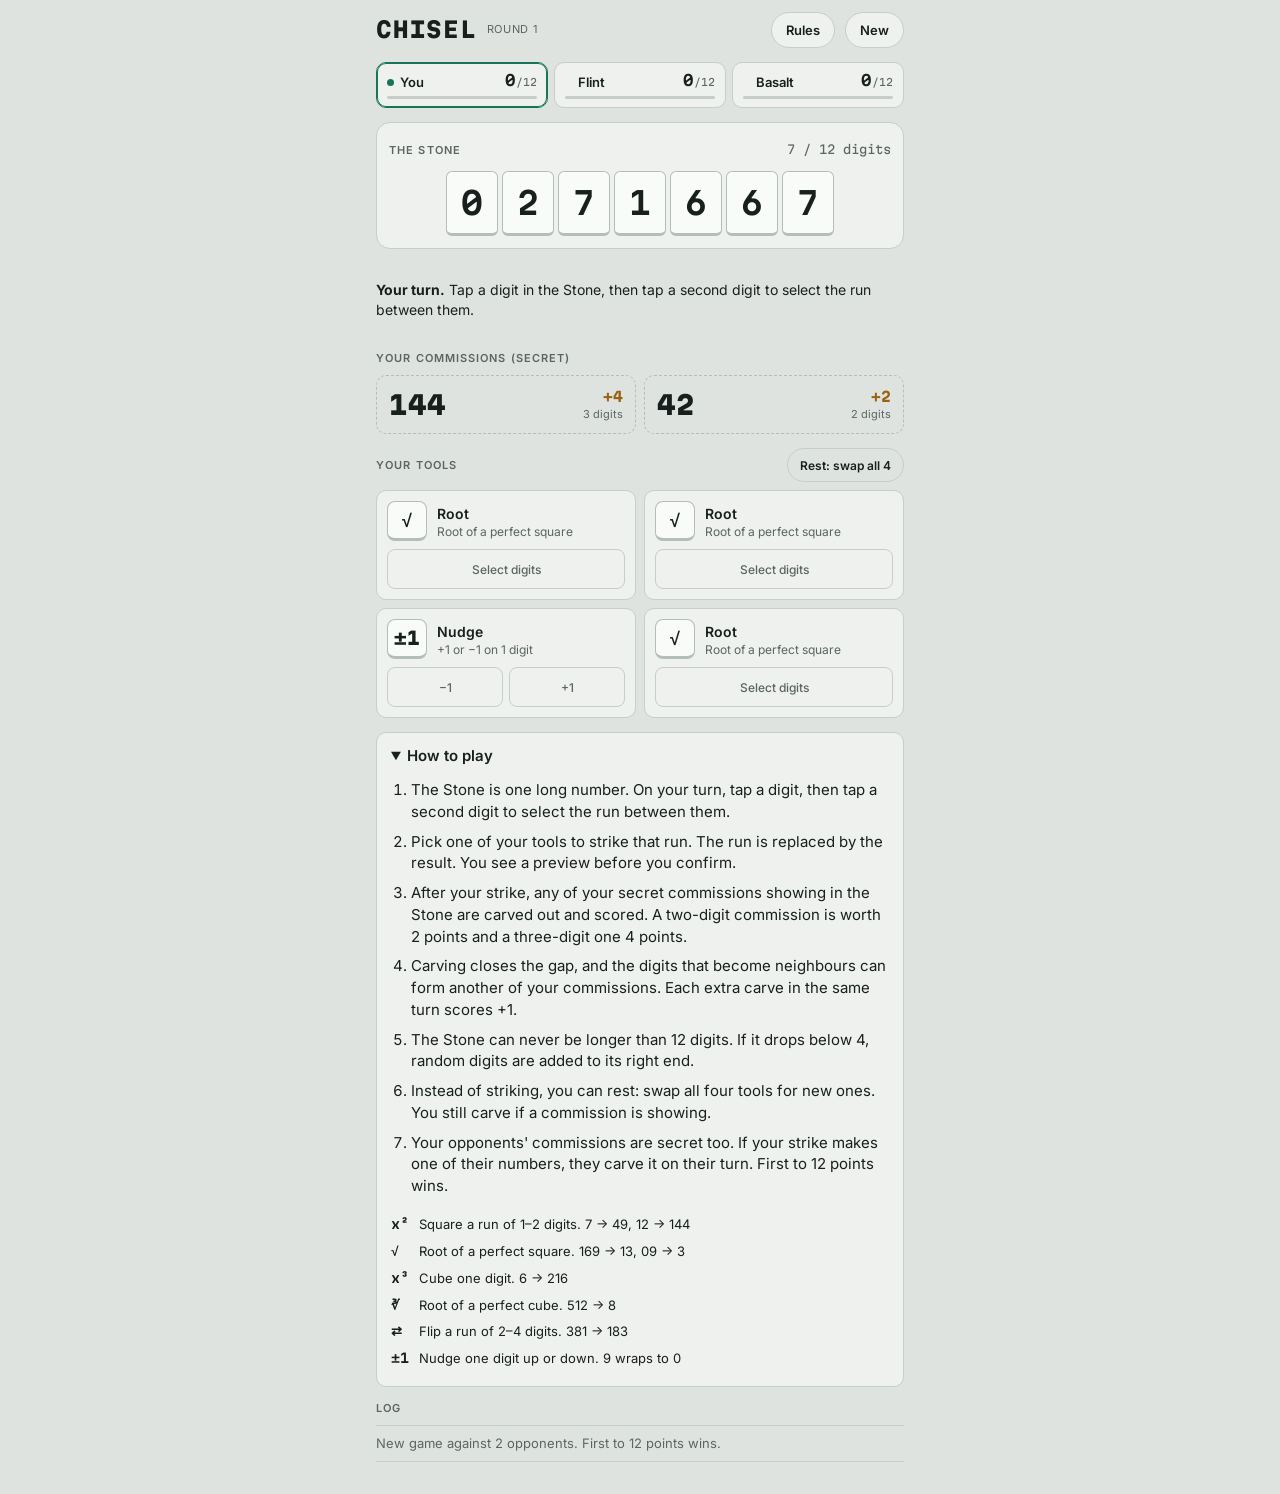
==== chisel/index.html @ 0b1c6788 "Add Chisel, a playable digit-carving card game Single-file web game for phone and desktop: strike ru" ====
<!doctype html>
<html lang="en">
<meta charset="utf-8">
<meta name="viewport" content="width=device-width, initial-scale=1, viewport-fit=cover">
<title>Chisel</title>
<meta name="claude:viewport-fit-sides" content="cover">
<link rel="preconnect" href="https://fonts.googleapis.com">
<link rel="preconnect" href="https://fonts.gstatic.com" crossorigin>
<link rel="stylesheet" href="https://fonts.googleapis.com/css2?family=Inter:wght@400;500;600;700&family=Martian+Mono:wght@400;600;800&display=swap">
<style>
/* Layout: one narrow column like a mason's bench. The Stone sits on top, your tools at the bottom. */
:root {
  --bg: #dfe3e0;
  --surface: #eef1ee;
  --block: #f9fbf9;
  --block-edge: #b4beb8;
  --ink: #18201d;
  --muted: #5b6661;
  --line: #c6cec9;
  --accent: #17765a;
  --accent-ink: #ffffff;
  --accent-soft: #cbe7dc;
  --gold: #9a6110;
  --gold-soft: #f3dfb9;
  --warn: #a33a2a;
  --font-display: "Martian Mono", ui-monospace, "SFMono-Regular", Menlo, Consolas, monospace;
  --font-body: "Inter", system-ui, -apple-system, "Segoe UI", Roboto, sans-serif;
  --r: 10px;
}
@media (prefers-color-scheme: dark) {
  :root:not([data-theme="light"]) {
    --bg: #101513; --surface: #18201c; --block: #242d29; --block-edge: #070a09;
    --ink: #e6ece9; --muted: #8f9c96; --line: #2b3531;
    --accent: #45c495; --accent-ink: #06120d; --accent-soft: #1b3a2f;
    --gold: #e3a94b; --gold-soft: #3a2d16; --warn: #e07a66;
    color-scheme: dark;
  }
}
:root[data-theme="dark"] {
  --bg: #101513; --surface: #18201c; --block: #242d29; --block-edge: #070a09;
  --ink: #e6ece9; --muted: #8f9c96; --line: #2b3531;
  --accent: #45c495; --accent-ink: #06120d; --accent-soft: #1b3a2f;
  --gold: #e3a94b; --gold-soft: #3a2d16; --warn: #e07a66;
  color-scheme: dark;
}
* { box-sizing: border-box; }
[hidden] { display: none !important; }
html, body { margin: 0; }
body {
  background: var(--bg);
  color: var(--ink);
  font: 15px/1.45 var(--font-body);
  -webkit-tap-highlight-color: transparent;
}
button { font: inherit; color: inherit; }
button:focus-visible, summary:focus-visible { outline: 2px solid var(--accent); outline-offset: 2px; }

.app {
  max-width: 560px;
  margin: 0 auto;
  padding-left: max(16px, env(safe-area-inset-left, 0px));
  padding-right: max(16px, env(safe-area-inset-right, 0px));
  padding-block: 12px 32px;
  display: flex;
  flex-direction: column;
  gap: 14px;
}

/* Header */
.top { display: flex; align-items: center; gap: 10px; }
.brand {
  font-family: var(--font-display);
  font-weight: 800;
  font-size: 22px;
  letter-spacing: 0.08em;
}
.round { color: var(--muted); font-size: 11px; letter-spacing: 0.06em; text-transform: uppercase; margin-right: auto; white-space: nowrap; }
.top-btn {
  border: 1px solid var(--line);
  background: var(--surface);
  border-radius: 999px;
  min-height: 36px;
  padding: 0 14px;
  font-weight: 600;
  font-size: 13px;
  white-space: nowrap;
  cursor: pointer;
}
.scores { display: grid; grid-template-columns: repeat(auto-fit, minmax(84px, 1fr)); gap: 6px; }
.chip {
  background: var(--surface);
  border: 1px solid var(--line);
  border-radius: var(--r);
  padding: 7px 10px 8px;
  display: grid;
  grid-template-columns: 1fr auto;
  gap: 4px 8px;
  align-items: baseline;
}
.chip.turn { border-color: var(--accent); box-shadow: inset 0 0 0 1px var(--accent); }
.chip .nm { font-weight: 600; font-size: 13px; display: flex; gap: 6px; align-items: center; min-width: 0; overflow: hidden; text-overflow: ellipsis; white-space: nowrap; }
.chip .nm i { width: 7px; height: 7px; border-radius: 50%; background: var(--accent); flex: none; visibility: hidden; }
.chip.turn .nm i { visibility: visible; }
.chip .pt { font-family: var(--font-display); font-weight: 600; font-size: 15px; font-variant-numeric: tabular-nums; }
.chip .pt small { color: var(--muted); font-size: 10px; font-weight: 400; }
.chip .bar { grid-column: 1 / -1; height: 3px; background: var(--line); border-radius: 2px; overflow: hidden; }
.chip .bar b { display: block; height: 100%; background: var(--gold); width: 0; transition: width .4s ease; }

/* The Stone */
.board {
  background: var(--surface);
  border: 1px solid var(--line);
  border-radius: 14px;
  padding: 18px 12px 12px;
  display: flex;
  flex-direction: column;
  gap: 12px;
}
.label { font-size: 11px; font-weight: 600; letter-spacing: 0.1em; text-transform: uppercase; color: var(--muted); }
.board-head { display: flex; justify-content: space-between; align-items: baseline; gap: 8px; }
.board-head .len { font-family: var(--font-display); font-size: 12px; color: var(--muted); font-variant-numeric: tabular-nums; }
.board-head .len.full { color: var(--warn); }
.stone {
  container-type: inline-size;
  display: flex;
  justify-content: center;
  gap: 4px;
  min-height: 56px;
  align-items: center;
}
.tile {
  --w: min(52px, (100cqi - (var(--n) - 1) * 4px) / var(--n));
  flex: 0 0 var(--w);
  width: var(--w);
  aspect-ratio: 4 / 5;
  min-width: 0;
  display: grid;
  place-items: center;
  font-family: var(--font-display);
  font-weight: 600;
  font-size: 22px;
  font-size: calc(var(--w) * 0.6);
  line-height: 1;
  background: var(--block);
  border: 1px solid var(--block-edge);
  border-bottom-width: 3px;
  border-radius: 6px;
  padding: 0;
  position: relative;
  cursor: pointer;
  user-select: none;
  transition: background .15s, transform .15s;
}
.tile.mine::after {
  content: "";
  position: absolute;
  left: 18%; right: 18%; bottom: 3px;
  height: 3px;
  border-radius: 2px;
  background: var(--gold);
}
.tile.sel { background: var(--accent); color: var(--accent-ink); border-color: var(--accent); transform: translateY(-3px); }
.tile.fresh { animation: fresh .7s ease both; }
.tile.carve { animation: carve .8s ease both; }
.tile.refill { animation: fresh .6s ease both; }
@keyframes fresh {
  0% { background: var(--accent); color: var(--accent-ink); transform: translateY(-6px); }
  100% { background: var(--accent-soft); transform: none; }
}
@keyframes carve {
  0% { background: var(--gold-soft); border-color: var(--gold); }
  45% { background: var(--gold); color: var(--bg); transform: translateY(-4px); }
  100% { background: var(--gold); color: var(--bg); transform: translateY(10px) scale(.6); opacity: 0; }
}
.stone.mini { min-height: 0; justify-content: flex-start; }
.stone.mini .tile { --w: min(30px, (100cqi - (var(--n) - 1) * 4px) / var(--n)); cursor: default; border-bottom-width: 2px; }
.stone.mini .tile.fresh { animation: none; background: var(--accent-soft); }
.stone.mini .tile.carve { animation: none; background: var(--gold-soft); border-color: var(--gold); }
.empty-stone { color: var(--muted); font-size: 13px; }

/* Panel under the Stone */
.panel {
  min-height: 74px;
  display: flex;
  flex-direction: column;
  gap: 10px;
  justify-content: center;
  font-size: 14px;
}
.panel p { margin: 0; }
.panel .mono { font-family: var(--font-display); font-weight: 600; }
.panel .gain { color: var(--gold); font-weight: 600; }
.panel .row { display: flex; gap: 8px; flex-wrap: wrap; }
.btn {
  min-height: 44px;
  padding: 0 18px;
  border-radius: var(--r);
  border: 1px solid var(--line);
  background: var(--surface);
  font-weight: 600;
  cursor: pointer;
}
.btn.primary { background: var(--accent); color: var(--accent-ink); border-color: var(--accent); flex: 1; }
.thinking { color: var(--muted); }
.thinking b { color: var(--ink); }

/* Section heads */
.sec { display: flex; flex-direction: column; gap: 8px; }
.sec-head { display: flex; justify-content: space-between; align-items: center; gap: 8px; }
.text-btn {
  background: none;
  border: 1px solid var(--line);
  border-radius: 999px;
  min-height: 34px;
  padding: 0 12px;
  font-size: 12px;
  font-weight: 600;
  cursor: pointer;
}
.text-btn:disabled { opacity: .45; cursor: default; }

/* Commissions */
.comms { display: grid; grid-template-columns: 1fr 1fr; gap: 8px; }
.comm {
  border: 1px dashed var(--block-edge);
  border-radius: var(--r);
  padding: 10px 12px;
  display: flex;
  justify-content: space-between;
  align-items: center;
  gap: 8px;
  background: transparent;
}
.comm .num { font-family: var(--font-display); font-weight: 800; font-size: 26px; letter-spacing: 0.04em; }
.comm .val { text-align: right; font-size: 11px; color: var(--muted); line-height: 1.3; }
.comm .val b { display: block; color: var(--gold); font-size: 14px; font-family: var(--font-display); }
.comm.live { border-style: solid; border-color: var(--gold); background: var(--gold-soft); }

/* Tools */
.hand { display: grid; grid-template-columns: 1fr 1fr; gap: 8px; }
.tool {
  background: var(--surface);
  border: 1px solid var(--line);
  border-radius: var(--r);
  padding: 10px;
  display: flex;
  flex-direction: column;
  gap: 8px;
  min-width: 0;
}
.tool-top { display: flex; gap: 10px; align-items: center; }
.sym {
  font-family: var(--font-display);
  font-weight: 800;
  font-size: 18px;
  width: 40px; height: 40px;
  flex: none;
  display: grid; place-items: center;
  border-radius: 8px;
  background: var(--block);
  border: 1px solid var(--block-edge);
  border-bottom-width: 3px;
}
.tool-name { font-weight: 600; font-size: 14px; }
.tool-rule { font-size: 12px; color: var(--muted); line-height: 1.3; }
.opts { display: flex; gap: 6px; }
.opt {
  flex: 1;
  min-width: 0;
  min-height: 40px;
  border-radius: 8px;
  border: 1px solid var(--accent);
  background: transparent;
  color: var(--accent);
  font-family: var(--font-display);
  font-size: 12px;
  font-weight: 600;
  cursor: pointer;
  padding: 4px 6px;
  overflow-wrap: anywhere;
}
.opt.on { background: var(--accent); color: var(--accent-ink); }
.opt:disabled {
  border-color: var(--line);
  color: var(--muted);
  font-family: var(--font-body);
  font-weight: 500;
  cursor: default;
}

/* Log */
.log { list-style: none; margin: 0; padding: 0; display: flex; flex-direction: column; border-top: 1px solid var(--line); }
.log li { padding: 8px 0; border-bottom: 1px solid var(--line); font-size: 13px; display: flex; gap: 8px; flex-wrap: wrap; align-items: baseline; }
.log .who { font-weight: 600; min-width: 52px; }
.log .op { font-family: var(--font-display); font-size: 12px; }
.log .cv { color: var(--gold); font-weight: 600; }
.log .sys { color: var(--muted); }

/* Rules */
.rules {
  background: var(--surface);
  border: 1px solid var(--line);
  border-radius: var(--r);
  padding: 0 14px;
}
.rules summary { cursor: pointer; font-weight: 600; padding: 12px 0; }
.rules ol { margin: 0 0 14px; padding-left: 20px; display: flex; flex-direction: column; gap: 8px; max-width: 65ch; }
.rules table { border-collapse: collapse; font-size: 13px; margin-bottom: 14px; }
.rules td { padding: 4px 10px 4px 0; vertical-align: top; }
.rules td:first-child { font-family: var(--font-display); font-weight: 600; white-space: nowrap; }

/* New game sheet */
.sheet {
  position: fixed;
  inset: 0;
  background: color-mix(in srgb, var(--ink) 45%, transparent);
  display: flex;
  align-items: flex-end;
  justify-content: center;
  z-index: 20;
}
.sheet-card {
  background: var(--surface);
  width: 100%;
  max-width: 560px;
  border-radius: 16px 16px 0 0;
  padding: 20px max(16px, env(safe-area-inset-right, 0px)) calc(20px + env(safe-area-inset-bottom, 0px)) max(16px, env(safe-area-inset-left, 0px));
  display: flex;
  flex-direction: column;
  gap: 14px;
}
.sheet-card h2 { margin: 0; font-family: var(--font-display); font-size: 18px; }
.sheet-card p { margin: 0; color: var(--muted); font-size: 14px; }
.sheet-card .row { display: grid; grid-template-columns: repeat(3, 1fr); gap: 8px; }

@media (prefers-reduced-motion: reduce) {
  .tile, .chip .bar b { transition: none; }
  .tile.fresh, .tile.carve, .tile.refill { animation-duration: .01s; }
}
</style>

<div class="app">
  <header class="top">
    <div class="brand">CHISEL</div>
    <div class="round" id="round"></div>
    <button class="top-btn" id="btnHelp" type="button">Rules</button>
    <button class="top-btn" id="btnNew" type="button" aria-label="New game">New</button>
  </header>

  <div class="scores" id="scores"></div>

  <section class="board" aria-label="The Stone">
    <div class="board-head">
      <span class="label">The Stone</span>
      <span class="len" id="lenLabel"></span>
    </div>
    <div class="stone" id="stone"></div>
  </section>

  <section class="panel" id="panel" aria-live="polite"></section>

  <section class="sec">
    <div class="sec-head">
      <span class="label">Your commissions (secret)</span>
    </div>
    <div class="comms" id="comms"></div>
  </section>

  <section class="sec">
    <div class="sec-head">
      <span class="label">Your tools</span>
      <button class="text-btn" id="btnRest" type="button">Rest: swap all 4</button>
    </div>
    <div class="hand" id="hand"></div>
  </section>

  <details class="rules" id="rules">
    <summary>How to play</summary>
    <ol>
      <li>The Stone is one long number. On your turn, tap a digit, then tap a second digit to select the run between them.</li>
      <li>Pick one of your tools to strike that run. The run is replaced by the result. You see a preview before you confirm.</li>
      <li>After your strike, any of your secret commissions showing in the Stone are carved out and scored. A two-digit commission is worth 2 points and a three-digit one 4 points.</li>
      <li>Carving closes the gap, and the digits that become neighbours can form another of your commissions. Each extra carve in the same turn scores +1.</li>
      <li>The Stone can never be longer than 12 digits. If it drops below 4, random digits are added to its right end.</li>
      <li>Instead of striking, you can rest: swap all four tools for new ones. You still carve if a commission is showing.</li>
      <li>Your opponents' commissions are secret too. If your strike makes one of their numbers, they carve it on their turn. First to 12 points wins.</li>
    </ol>
    <table>
      <tr><td>x²</td><td>Square a run of 1–2 digits. 7 → 49, 12 → 144</td></tr>
      <tr><td>√</td><td>Root of a perfect square. 169 → 13, 09 → 3</td></tr>
      <tr><td>x³</td><td>Cube one digit. 6 → 216</td></tr>
      <tr><td>∛</td><td>Root of a perfect cube. 512 → 8</td></tr>
      <tr><td>⇄</td><td>Flip a run of 2–4 digits. 381 → 183</td></tr>
      <tr><td>±1</td><td>Nudge one digit up or down. 9 wraps to 0</td></tr>
    </table>
  </details>

  <section class="sec">
    <div class="sec-head"><span class="label">Log</span></div>
    <ol class="log" id="log"></ol>
  </section>
</div>

<div class="sheet" id="sheet" hidden>
  <div class="sheet-card" role="dialog" aria-modal="true" aria-labelledby="sheetTitle">
    <h2 id="sheetTitle">New game</h2>
    <p>How many opponents? The current game will end.</p>
    <div class="row">
      <button class="btn" type="button" id="opp1" data-n="1">1</button>
      <button class="btn" type="button" id="opp2" data-n="2">2</button>
      <button class="btn" type="button" id="opp3" data-n="3">3</button>
    </div>
    <button class="btn" type="button" id="sheetCancel">Keep playing</button>
  </div>
</div>

<script>
// ===== LOGIC START =====
const MAX_LEN = 12, MIN_LEN = 4, HAND = 4, COMMS = 2, WIN = 12;
const NAMES = ['You', 'Flint', 'Basalt', 'Marble'];
const TOOL_INFO = {
  sq: { sym: 'x²', name: 'Square', rule: 'Square 1–2 digits' },
  rt: { sym: '√', name: 'Root', rule: 'Root of a perfect square' },
  cu: { sym: 'x³', name: 'Cube', rule: 'Cube 1 digit' },
  cr: { sym: '∛', name: 'Cube root', rule: 'Root of a perfect cube' },
  fl: { sym: '⇄', name: 'Flip', rule: 'Reverse 2–4 digits' },
  nu: { sym: '±1', name: 'Nudge', rule: '+1 or −1 on 1 digit' },
};
const TOOL_MIX = { sq: 10, rt: 8, cu: 4, cr: 4, fl: 6, nu: 8 };
const BIG = [121, 125, 144, 169, 196, 216, 225, 256, 289, 324, 343, 361, 441, 484, 512, 529, 576, 625, 676, 729, 784, 841, 961];

const rnd = n => Math.floor(Math.random() * n);
function shuffle(a) {
  for (let i = a.length - 1; i > 0; i--) { const j = rnd(i + 1); [a[i], a[j]] = [a[j], a[i]]; }
  return a;
}
function randDigits(n) { let s = ''; for (let i = 0; i < n; i++) s += rnd(10); return s; }

function newCommission(existing) {
  for (;;) {
    const c = Math.random() < 0.25
      ? { num: String(BIG[rnd(BIG.length)]), pts: 4 }
      : { num: String(10 + rnd(90)), pts: 2 };
    if (!existing.some(e => e.num === c.num)) return c;
  }
}

function applyTool(tool, run, dir) {
  const n = Number(run);
  switch (tool) {
    case 'sq': return run.length <= 2 ? { res: String(n * n) } : { why: 'Needs 1–2 digits' };
    case 'cu': return run.length === 1 ? { res: String(n ** 3) } : { why: 'Needs 1 digit' };
    case 'rt': { const r = Math.round(Math.sqrt(n)); return r * r === n ? { res: String(r) } : { why: `${n} isn't a square` }; }
    case 'cr': { const r = Math.round(Math.cbrt(n)); return r * r * r === n ? { res: String(r) } : { why: `${n} isn't a cube` }; }
    case 'fl': return run.length >= 2 && run.length <= 4 ? { res: [...run].reverse().join('') } : { why: 'Needs 2–4 digits' };
    case 'nu': return run.length === 1 ? { res: String((n + dir + 10) % 10) } : { why: 'Needs 1 digit' };
  }
  return { why: 'Unknown tool' };
}

function tryMove(stone, tool, a, b, dir) {
  const run = stone.slice(a, b + 1);
  const r = applyTool(tool, run, dir);
  if (r.why) return { ok: false, why: r.why, run };
  if (r.res === run) return { ok: false, why: 'No change', run };
  const ns = stone.slice(0, a) + r.res + stone.slice(b + 1);
  if (ns.length > MAX_LEN) return { ok: false, why: `Over ${MAX_LEN} digits`, run };
  return { ok: true, run, res: r.res, ns };
}

function fmtOp(tool, run, dir) {
  switch (tool) {
    case 'sq': return `${run}²`;
    case 'cu': return `${run}³`;
    case 'rt': return `√${run}`;
    case 'cr': return `∛${run}`;
    case 'fl': return `⇄${run}`;
    case 'nu': return `${run}${dir > 0 ? '+1' : '−1'}`;
  }
  return run;
}

function carveAll(stone, comms) {
  const left = comms.map((c, i) => ({ c, i }));
  const steps = [];
  let found = true;
  while (found) {
    found = false;
    for (let k = 0; k < left.length; k++) {
      const { c, i } = left[k];
      const idx = stone.indexOf(c.num);
      if (idx >= 0) {
        steps.push({ before: stone, idx, len: c.num.length, comm: c, ci: i });
        stone = stone.slice(0, idx) + stone.slice(idx + c.num.length);
        left.splice(k, 1);
        found = true;
        break;
      }
    }
  }
  const points = steps.reduce((s, x) => s + x.comm.pts, 0) + Math.max(0, steps.length - 1);
  return { stone, steps, points };
}

function buildDeck() {
  const d = [];
  for (const [t, n] of Object.entries(TOOL_MIX)) for (let i = 0; i < n; i++) d.push(t);
  return shuffle(d);
}
function drawTools(S, p) {
  while (p.hand.length < HAND) {
    if (!S.deck.length) { S.deck = shuffle(S.discard); S.discard = []; }
    if (!S.deck.length) S.deck = buildDeck();
    p.hand.push(S.deck.pop());
  }
}
function drawComms(p) { while (p.comms.length < COMMS) p.comms.push(newCommission(p.comms)); }

function newGame(nBots) {
  const S = { v: 1, players: [], stone: randDigits(7), turn: 0, round: 1, deck: buildDeck(), discard: [], log: [], winner: null };
  for (let i = 0; i <= nBots; i++) {
    const p = { name: NAMES[i], human: i === 0, score: 0, hand: [], comms: [] };
    drawTools(S, p); drawComms(p);
    S.players.push(p);
  }
  S.log.unshift({ who: -1, text: `New game against ${nBots} opponent${nBots > 1 ? 's' : ''}. First to ${WIN} points wins.` });
  return S;
}

// Commits a whole turn to S and returns what happened, for the animation.
function applyTurn(S, pi, mv) {
  const p = S.players[pi];
  const info = { pi, before: S.stone, mv };
  let stone = S.stone;
  let op;
  if (mv) {
    const tool = p.hand[mv.h];
    const r = tryMove(stone, tool, mv.a, mv.b, mv.dir);
    if (!r.ok) throw new Error('Illegal move');
    info.strike = { tool, ...r };
    p.hand.splice(mv.h, 1);
    S.discard.push(tool);
    stone = r.ns;
    op = `${fmtOp(tool, r.run, mv.dir)} → ${r.res}`;
  } else {
    S.discard.push(...p.hand);
    p.hand = [];
    op = 'rested, swapped tools';
  }
  const cr = carveAll(stone, p.comms);
  info.carve = cr;
  stone = cr.stone;
  if (cr.steps.length) {
    p.score += cr.points;
    const used = new Set(cr.steps.map(s => s.ci));
    p.comms = p.comms.filter((c, i) => !used.has(i));
  }
  if (stone.length < MIN_LEN) {
    info.refillFrom = stone.length;
    stone += randDigits(MIN_LEN - stone.length);
  }
  S.stone = stone;
  info.after = stone;
  drawTools(S, p);
  drawComms(p);
  S.log.unshift({ who: pi, op, rest: !mv, carved: cr.steps.map(s => s.comm.num), pts: cr.points });
  if (S.log.length > 60) S.log.length = 60;
  if (p.score >= WIN) S.winner = pi;
  else { S.turn = (pi + 1) % S.players.length; if (S.turn === 0) S.round++; }
  return info;
}

function potential(stone, comms) {
  let p = 0;
  for (const c of comms) {
    const L = c.num.length;
    let best = 0;
    for (let i = 0; i + L <= stone.length; i++) {
      let m = 0;
      for (let k = 0; k < L; k++) if (stone[i + k] === c.num[k]) m++;
      if (m > best) best = m;
    }
    p += (best / L) * c.pts;
  }
  return p;
}

function botChoose(S, pi) {
  const p = S.players[pi];
  const st = S.stone;
  let best = null, bestScore = -Infinity;
  const consider = (mv, stone) => {
    const cr = carveAll(stone, p.comms);
    const used = new Set(cr.steps.map(s => s.ci));
    const rem = p.comms.filter((c, i) => !used.has(i));
    let sc = cr.points * 10 + potential(cr.stone, rem) * 1.5 + Math.random() * 1.2;
    if (cr.stone.length > 10) sc -= 1.5;
    if (!mv) sc -= 1;
    if (sc > bestScore) { bestScore = sc; best = mv; }
  };
  consider(null, st);
  const seen = new Set();
  p.hand.forEach((t, h) => {
    if (seen.has(t)) return;
    seen.add(t);
    const dirs = t === 'nu' ? [-1, 1] : [0];
    for (let a = 0; a < st.length; a++)
      for (let b = a; b < st.length; b++)
        for (const dir of dirs) {
          const r = tryMove(st, t, a, b, dir);
          if (r.ok) consider({ h, a, b, dir }, r.ns);
        }
  });
  return best;
}
// ===== LOGIC END =====

const $ = id => document.getElementById(id);
const reduced = window.matchMedia('(prefers-reduced-motion: reduce)').matches;
const sleep = ms => new Promise(r => setTimeout(r, reduced ? Math.min(ms, 350) : ms));
const STORE_KEY = 'chisel-game-v1';

let S = null;
let sel = null;      // { anchor, a, b }
let pending = null;  // { h, dir }
let busy = false;
let animWho = -1;
let epoch = 0;

function save() { try { localStorage.setItem(STORE_KEY, JSON.stringify(S)); } catch (e) {} }
function load() {
  try {
    const raw = localStorage.getItem(STORE_KEY);
    const s = raw && JSON.parse(raw);
    return s && s.v === 1 && Array.isArray(s.players) ? s : null;
  } catch (e) { return null; }
}

const humanTurn = () => S.winner == null && S.players[S.turn].human && !busy;
const inRange = (r, i) => r && i >= r[0] && i <= r[1];

function mineSet(stone) {
  const set = new Set();
  for (const c of S.players[0].comms) {
    const i = stone.indexOf(c.num);
    if (i >= 0) for (let k = 0; k < c.num.length; k++) set.add(i + k);
  }
  return set;
}

function paintStone(stone, marks = {}, el = $('stone'), interactive = true) {
  el.innerHTML = '';
  el.style.setProperty('--n', Math.max(stone.length, interactive ? 7 : 10));
  if (!stone.length) {
    const s = document.createElement('span');
    s.className = 'empty-stone';
    s.textContent = 'The Stone is empty';
    el.append(s);
  }
  [...stone].forEach((d, i) => {
    const t = document.createElement(interactive ? 'button' : 'span');
    t.className = 'tile';
    t.textContent = d;
    if (inRange(marks.sel, i)) t.classList.add('sel');
    if (inRange(marks.fresh, i)) t.classList.add('fresh');
    if (inRange(marks.carve, i)) t.classList.add('carve');
    if (marks.mine && marks.mine.has(i)) t.classList.add('mine');
    if (interactive) {
      t.type = 'button';
      t.setAttribute('aria-label', `Digit ${d}, position ${i + 1}`);
      t.addEventListener('click', () => tapDigit(i));
    }
    el.append(t);
  });
  if (interactive) {
    const len = $('lenLabel');
    len.textContent = `${stone.length} / ${MAX_LEN} digits`;
    len.classList.toggle('full', stone.length >= MAX_LEN - 1);
  }
}

function tapDigit(i) {
  if (!humanTurn()) return;
  pending = null;
  if (!sel) sel = { anchor: i, a: i, b: i };
  else if (sel.a === sel.b && sel.a === i) sel = null;
  else if (sel.a === sel.b) sel = { anchor: sel.anchor, a: Math.min(sel.anchor, i), b: Math.max(sel.anchor, i) };
  else sel = { anchor: i, a: i, b: i };
  render();
}

function renderTop() {
  $('round').textContent = `Round ${S.round}`;
  const el = $('scores');
  el.innerHTML = '';
  S.players.forEach((p, i) => {
    const c = document.createElement('div');
    const active = S.winner == null && (busy ? animWho === i : S.turn === i);
    c.className = 'chip' + (active ? ' turn' : '');
    c.innerHTML = `<span class="nm"><i></i>${p.name}</span><span class="pt">${p.score}<small>/${WIN}</small></span><span class="bar"><b style="width:${Math.min(100, p.score / WIN * 100)}%"></b></span>`;
    el.append(c);
  });
}

function renderPanel() {
  const el = $('panel');
  el.innerHTML = '';
  if (busy) {
    const p = S.players[animWho];
    el.innerHTML = `<p class="thinking"><b>${p.name}</b> ${p.human ? 'carving…' : 'is striking…'}</p>`;
    return;
  }
  if (S.winner != null) {
    const w = S.players[S.winner];
    const ranking = S.players.map((p, i) => ({ p, i })).sort((x, y) => y.p.score - x.p.score)
      .map(x => `${x.p.name} ${x.p.score}`).join(' · ');
    el.innerHTML = `<p><b>${w.human ? 'You win!' : `${w.name} wins.`}</b> ${ranking}</p>
      <div class="row"><button class="btn primary" type="button" id="againBtn">Play again</button></div>`;
    $('againBtn').addEventListener('click', () => startNew(S.players.length - 1));
    return;
  }
  const cur = S.players[S.turn];
  if (!cur.human) {
    el.innerHTML = `<p class="thinking"><b>${cur.name}</b> is choosing a strike…</p>`;
    return;
  }
  if (!sel) {
    el.innerHTML = `<p><b>Your turn.</b> Tap a digit in the Stone, then tap a second digit to select the run between them.</p>`;
    return;
  }
  const run = S.stone.slice(sel.a, sel.b + 1);
  if (!pending) {
    el.innerHTML = `<p>Selected <span class="mono">${run}</span>. Pick a tool below to preview the strike, or tap the Stone to change the selection.</p>`;
    return;
  }
  const tool = S.players[0].hand[pending.h];
  const mv = tryMove(S.stone, tool, sel.a, sel.b, pending.dir);
  const cr = carveAll(mv.ns, S.players[0].comms);
  const preview = document.createElement('div');
  preview.className = 'stone mini';
  const carveSet = new Set();
  // mark where your first carve would happen in the preview
  if (cr.steps.length) { const s0 = cr.steps[0]; for (let k = 0; k < s0.len; k++) carveSet.add(s0.idx + k); }
  paintStone(mv.ns, { fresh: [sel.a, sel.a + mv.res.length - 1] }, preview, false);
  [...preview.children].forEach((t, i) => { if (carveSet.has(i)) t.classList.add('carve'); });
  const msg = document.createElement('p');
  msg.innerHTML = `<span class="mono">${fmtOp(tool, mv.run, pending.dir)} → ${mv.res}</span>. ` +
    (cr.steps.length
      ? `<span class="gain">Carves ${cr.steps.map(s => s.comm.num).join(' then ')} for +${cr.points}.</span>`
      : 'No carve this turn.');
  const row = document.createElement('div');
  row.className = 'row';
  row.innerHTML = `<button class="btn primary" type="button" id="strikeBtn">Strike</button><button class="btn" type="button" id="cancelBtn">Cancel</button>`;
  el.append(preview, msg, row);
  $('strikeBtn').addEventListener('click', () => {
    const m = { h: pending.h, a: sel.a, b: sel.b, dir: pending.dir };
    performTurn(0, m);
  });
  $('cancelBtn').addEventListener('click', () => { pending = null; render(); });
}

function renderComms() {
  const el = $('comms');
  el.innerHTML = '';
  for (const c of S.players[0].comms) {
    const live = S.stone.includes(c.num);
    const d = document.createElement('div');
    d.className = 'comm' + (live ? ' live' : '');
    d.innerHTML = `<span class="num">${c.num}</span><span class="val"><b>+${c.pts}</b>${live ? 'In the Stone' : `${c.num.length} digits`}</span>`;
    el.append(d);
  }
}

function renderHand() {
  const el = $('hand');
  el.innerHTML = '';
  const p = S.players[0];
  const canAct = humanTurn() && sel;
  p.hand.forEach((t, h) => {
    const info = TOOL_INFO[t];
    const card = document.createElement('div');
    card.className = 'tool';
    card.innerHTML = `<div class="tool-top"><span class="sym">${info.sym}</span><div><div class="tool-name">${info.name}</div><div class="tool-rule">${info.rule}</div></div></div>`;
    const opts = document.createElement('div');
    opts.className = 'opts';
    const dirs = t === 'nu' ? [-1, 1] : [0];
    for (const dir of dirs) {
      const b = document.createElement('button');
      b.type = 'button';
      b.className = 'opt';
      if (!canAct) {
        b.disabled = true;
        b.textContent = t === 'nu' ? (dir > 0 ? '+1' : '−1') : 'Select digits';
      } else {
        const mv = tryMove(S.stone, t, sel.a, sel.b, dir);
        if (mv.ok) {
          b.textContent = t === 'nu' ? `${dir > 0 ? '+1' : '−1'} → ${mv.res}` : `→ ${mv.res}`;
          if (pending && pending.h === h && pending.dir === dir) b.classList.add('on');
          b.addEventListener('click', () => {
            pending = pending && pending.h === h && pending.dir === dir ? null : { h, dir };
            render();
            if (pending) $('panel').scrollIntoView({ behavior: reduced ? 'auto' : 'smooth', block: 'nearest' });
          });
        } else {
          b.disabled = true;
          b.textContent = mv.why;
        }
      }
      opts.append(b);
    }
    card.append(opts);
    el.append(card);
  });
  $('btnRest').disabled = !humanTurn();
}

function renderLog() {
  const el = $('log');
  el.innerHTML = '';
  for (const e of S.log.slice(0, 30)) {
    const li = document.createElement('li');
    if (e.who < 0) {
      li.innerHTML = `<span class="sys">${e.text}</span>`;
    } else {
      const name = S.players[e.who] ? S.players[e.who].name : '?';
      li.innerHTML = `<span class="who">${name}</span><span class="${e.rest ? 'sys' : 'op'}">${e.op}</span>` +
        (e.carved && e.carved.length ? `<span class="cv">carved ${e.carved.join(' + ')} · +${e.pts}</span>` : '');
    }
    el.append(li);
  }
}

function render() {
  renderTop();
  const marks = { mine: mineSet(S.stone) };
  if (sel && humanTurn()) marks.sel = [sel.a, sel.b];
  paintStone(S.stone, marks);
  renderPanel();
  renderComms();
  renderHand();
  renderLog();
}

async function performTurn(pi, mv) {
  if (busy) return;
  const e = epoch;
  busy = true; animWho = pi; sel = null; pending = null;
  const p = S.players[pi];
  const info = applyTurn(S, pi, mv);
  save();
  renderTop(); renderPanel();
  $('btnRest').disabled = true;
  [...$('hand').querySelectorAll('.opt')].forEach(b => { b.disabled = true; });
  if (info.strike) {
    if (!p.human) { paintStone(info.before, { sel: [mv.a, mv.b] }); await sleep(900); if (e !== epoch) return; }
    paintStone(info.strike.ns, { fresh: [mv.a, mv.a + info.strike.res.length - 1] });
    await sleep(750); if (e !== epoch) return;
  }
  for (const st of info.carve.steps) {
    paintStone(st.before, { carve: [st.idx, st.idx + st.len - 1] });
    await sleep(850); if (e !== epoch) return;
  }
  if (info.refillFrom != null) {
    paintStone(info.after, { fresh: [info.refillFrom, info.after.length - 1] });
    await sleep(600); if (e !== epoch) return;
  }
  busy = false; animWho = -1;
  render();
  maybeBot();
}

function maybeBot() {
  if (S.winner != null || busy || S.players[S.turn].human) return;
  const e = epoch;
  setTimeout(() => {
    if (e !== epoch || busy || S.winner != null || S.players[S.turn].human) return;
    performTurn(S.turn, botChoose(S, S.turn));
  }, reduced ? 300 : 800);
}

function startNew(nBots) {
  epoch++;
  busy = false; animWho = -1; sel = null; pending = null;
  S = newGame(nBots);
  save();
  $('sheet').hidden = true;
  render();
}

$('btnRest').addEventListener('click', () => { if (humanTurn()) performTurn(0, null); });
$('btnNew').addEventListener('click', () => { $('sheet').hidden = false; $('opp' + Math.max(1, S.players.length - 1)).focus(); });
$('sheetCancel').addEventListener('click', () => { $('sheet').hidden = true; });
$('sheet').addEventListener('click', ev => { if (ev.target.id === 'sheet') $('sheet').hidden = true; });
for (const n of [1, 2, 3]) $('opp' + n).addEventListener('click', () => startNew(n));
$('btnHelp').addEventListener('click', () => {
  const r = $('rules');
  r.open = true;
  r.scrollIntoView({ behavior: reduced ? 'auto' : 'smooth', block: 'start' });
});

function boot(data) {
  S = (data && data.S && data.S.v === 1 && data.S) || load() || newGame(2);
  try { if (!localStorage.getItem('chisel-seen-rules')) { $('rules').open = true; localStorage.setItem('chisel-seen-rules', '1'); } } catch (e) {}
  render();
  maybeBot();
}
try { window.claude?.hot?.snapshot?.(() => ({ S })); } catch (e) {}
if (window.claude?.hot?.ready) window.claude.hot.ready(boot);
else boot(window.claude?.hot?.data ?? {});
</script>
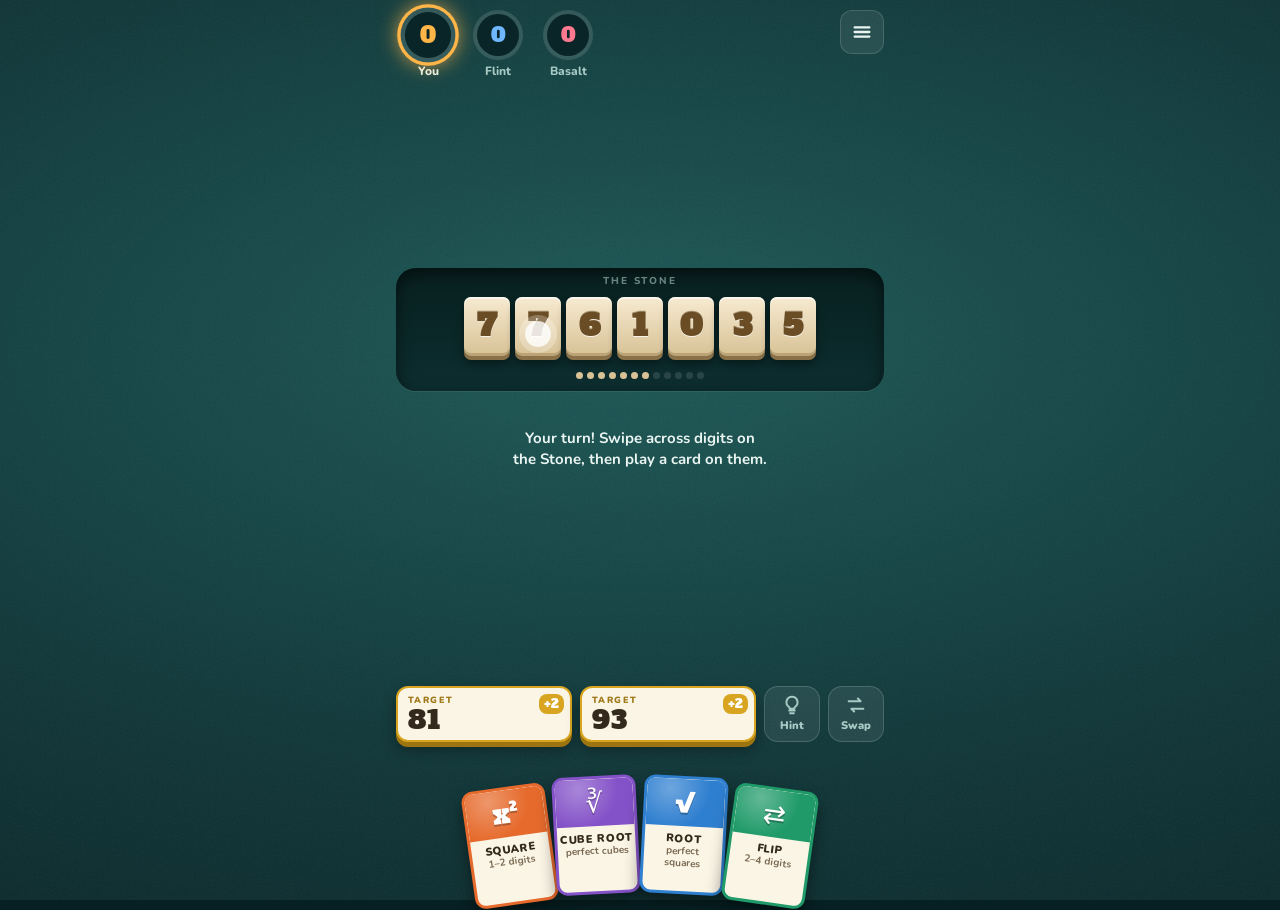
==== commit f823c3fb: "Redesign Chisel as a game table Swipe-to-select stone blocks, a fanned hand of playable cards that g" ====
--- a/chisel/index.html
+++ b/chisel/index.html
@@ -6,411 +6,622 @@
 <meta name="claude:viewport-fit-sides" content="cover">
 <link rel="preconnect" href="https://fonts.googleapis.com">
 <link rel="preconnect" href="https://fonts.gstatic.com" crossorigin>
-<link rel="stylesheet" href="https://fonts.googleapis.com/css2?family=Inter:wght@400;500;600;700&family=Martian+Mono:wght@400;600;800&display=swap">
+<link rel="stylesheet" href="https://fonts.googleapis.com/css2?family=Alfa+Slab+One&family=Nunito:wght@600;700;800;900&display=swap">
 <style>
-/* Layout: one narrow column like a mason's bench. The Stone sits on top, your tools at the bottom. */
+/* Layout: a card table seen from your seat. Rivals across the top, the Stone in the middle, your hand fanned at the bottom. */
 :root {
-  --bg: #dfe3e0;
-  --surface: #eef1ee;
-  --block: #f9fbf9;
-  --block-edge: #b4beb8;
-  --ink: #18201d;
-  --muted: #5b6661;
-  --line: #c6cec9;
-  --accent: #17765a;
-  --accent-ink: #ffffff;
-  --accent-soft: #cbe7dc;
-  --gold: #9a6110;
-  --gold-soft: #f3dfb9;
-  --warn: #a33a2a;
-  --font-display: "Martian Mono", ui-monospace, "SFMono-Regular", Menlo, Consolas, monospace;
-  --font-body: "Inter", system-ui, -apple-system, "Segoe UI", Roboto, sans-serif;
-  --r: 10px;
-}
-@media (prefers-color-scheme: dark) {
-  :root:not([data-theme="light"]) {
-    --bg: #101513; --surface: #18201c; --block: #242d29; --block-edge: #070a09;
-    --ink: #e6ece9; --muted: #8f9c96; --line: #2b3531;
-    --accent: #45c495; --accent-ink: #06120d; --accent-soft: #1b3a2f;
-    --gold: #e3a94b; --gold-soft: #3a2d16; --warn: #e07a66;
-    color-scheme: dark;
-  }
-}
-:root[data-theme="dark"] {
-  --bg: #101513; --surface: #18201c; --block: #242d29; --block-edge: #070a09;
-  --ink: #e6ece9; --muted: #8f9c96; --line: #2b3531;
-  --accent: #45c495; --accent-ink: #06120d; --accent-soft: #1b3a2f;
-  --gold: #e3a94b; --gold-soft: #3a2d16; --warn: #e07a66;
   color-scheme: dark;
+  --felt-1: #1b5754;
+  --felt-2: #0e3638;
+  --felt-3: #072023;
+  --tray: #0a2527;
+  --ink: #eaf5f2;
+  --soft: #a7c9c3;
+  --sand-1: #f6ead0;
+  --sand-2: #d8c296;
+  --sand-edge: #8b7147;
+  --sand-ink: #6a4d24;
+  --amber: #ffb547;
+  --amber-2: #ff8f1f;
+  --gold: #ffd34d;
+  --glow: #7ff0e0;
+  --danger: #ff6b6b;
+  --paper: #fbf5e6;
+  --paper-ink: #33291c;
+  --t-sq: #e66a2c;
+  --t-rt: #2f7fd0;
+  --t-cu: #c8373a;
+  --t-cr: #8452c8;
+  --t-fl: #1f9a68;
+  --t-nu: #c9930f;
+  --font-display: "Alfa Slab One", "Rockwell", "Roboto Slab", Georgia, serif;
+  --font-body: "Nunito", system-ui, -apple-system, "Segoe UI", Roboto, sans-serif;
 }
 * { box-sizing: border-box; }
 [hidden] { display: none !important; }
-html, body { margin: 0; }
+html, body { height: 100%; margin: 0; }
 body {
-  background: var(--bg);
+  background-color: var(--felt-3);
+  background-image:
+    url("data:image/svg+xml,%3Csvg xmlns='http://www.w3.org/2000/svg' width='160' height='160'%3E%3Cfilter id='n'%3E%3CfeTurbulence type='fractalNoise' baseFrequency='.9' numOctaves='2' stitchTiles='stitch'/%3E%3CfeColorMatrix values='0 0 0 0 1 0 0 0 0 1 0 0 0 0 1 0 0 0 .06 0'/%3E%3C/filter%3E%3Crect width='100%25' height='100%25' filter='url(%23n)'/%3E%3C/svg%3E"),
+    radial-gradient(ellipse 130% 85% at 50% 38%, var(--felt-1) 0%, var(--felt-2) 52%, var(--felt-3) 100%);
+  background-attachment: fixed;
   color: var(--ink);
-  font: 15px/1.45 var(--font-body);
+  font: 700 15px/1.4 var(--font-body);
   -webkit-tap-highlight-color: transparent;
-}
-button { font: inherit; color: inherit; }
-button:focus-visible, summary:focus-visible { outline: 2px solid var(--accent); outline-offset: 2px; }
-
-.app {
-  max-width: 560px;
+  overscroll-behavior: none;
+}
+button { font: inherit; color: inherit; background: none; border: 0; padding: 0; cursor: pointer; }
+button:focus-visible, .tile:focus-visible { outline: 3px solid var(--glow); outline-offset: 2px; }
+
+.game {
+  height: 100%;
+  min-height: 600px;
+  max-width: 520px;
   margin: 0 auto;
+  display: flex;
+  flex-direction: column;
   padding-left: max(16px, env(safe-area-inset-left, 0px));
   padding-right: max(16px, env(safe-area-inset-right, 0px));
-  padding-block: 12px 32px;
-  display: flex;
-  flex-direction: column;
-  gap: 14px;
-}
-
-/* Header */
-.top { display: flex; align-items: center; gap: 10px; }
-.brand {
-  font-family: var(--font-display);
-  font-weight: 800;
-  font-size: 22px;
-  letter-spacing: 0.08em;
-}
-.round { color: var(--muted); font-size: 11px; letter-spacing: 0.06em; text-transform: uppercase; margin-right: auto; white-space: nowrap; }
-.top-btn {
-  border: 1px solid var(--line);
-  background: var(--surface);
-  border-radius: 999px;
-  min-height: 36px;
-  padding: 0 14px;
-  font-weight: 600;
-  font-size: 13px;
+  padding-block: 10px 8px;
+  gap: 8px;
+}
+
+/* ---------- Players bar ---------- */
+.topbar { display: flex; align-items: flex-start; gap: 6px; }
+.players { flex: 1; display: flex; gap: 6px; min-width: 0; }
+.pl { position: relative; display: flex; flex-direction: column; align-items: center; gap: 3px; width: 64px; }
+.ring {
+  --pct: 0;
+  width: 50px; height: 50px;
+  border-radius: 50%;
+  padding: 4px;
+  background: conic-gradient(var(--c) calc(var(--pct) * 360deg), rgba(255,255,255,.13) 0);
+  transition: transform .25s;
+}
+.ring .sc {
+  width: 100%; height: 100%;
+  border-radius: 50%;
+  display: grid; place-items: center;
+  background: var(--tray);
+  font: 20px/1 var(--font-display);
+  color: var(--c);
+}
+.pl .pn { font-size: 12px; font-weight: 800; color: var(--soft); }
+.pl.active .ring { transform: scale(1.1); box-shadow: 0 0 0 3px var(--c), 0 0 20px var(--c); }
+.pl.active .pn { color: var(--ink); }
+.bubble {
+  position: absolute;
+  top: 74px;
+  left: 50%;
+  transform: translate(-50%, -6px) scale(.8);
+  background: var(--paper);
+  color: var(--paper-ink);
+  font: 15px/1 var(--font-display);
   white-space: nowrap;
-  cursor: pointer;
-}
-.scores { display: grid; grid-template-columns: repeat(auto-fit, minmax(84px, 1fr)); gap: 6px; }
-.chip {
-  background: var(--surface);
-  border: 1px solid var(--line);
-  border-radius: var(--r);
-  padding: 7px 10px 8px;
-  display: grid;
-  grid-template-columns: 1fr auto;
-  gap: 4px 8px;
-  align-items: baseline;
-}
-.chip.turn { border-color: var(--accent); box-shadow: inset 0 0 0 1px var(--accent); }
-.chip .nm { font-weight: 600; font-size: 13px; display: flex; gap: 6px; align-items: center; min-width: 0; overflow: hidden; text-overflow: ellipsis; white-space: nowrap; }
-.chip .nm i { width: 7px; height: 7px; border-radius: 50%; background: var(--accent); flex: none; visibility: hidden; }
-.chip.turn .nm i { visibility: visible; }
-.chip .pt { font-family: var(--font-display); font-weight: 600; font-size: 15px; font-variant-numeric: tabular-nums; }
-.chip .pt small { color: var(--muted); font-size: 10px; font-weight: 400; }
-.chip .bar { grid-column: 1 / -1; height: 3px; background: var(--line); border-radius: 2px; overflow: hidden; }
-.chip .bar b { display: block; height: 100%; background: var(--gold); width: 0; transition: width .4s ease; }
-
-/* The Stone */
-.board {
-  background: var(--surface);
-  border: 1px solid var(--line);
-  border-radius: 14px;
-  padding: 18px 12px 12px;
-  display: flex;
-  flex-direction: column;
-  gap: 12px;
-}
-.label { font-size: 11px; font-weight: 600; letter-spacing: 0.1em; text-transform: uppercase; color: var(--muted); }
-.board-head { display: flex; justify-content: space-between; align-items: baseline; gap: 8px; }
-.board-head .len { font-family: var(--font-display); font-size: 12px; color: var(--muted); font-variant-numeric: tabular-nums; }
-.board-head .len.full { color: var(--warn); }
+  padding: 7px 10px;
+  border-radius: 10px;
+  opacity: 0;
+  pointer-events: none;
+  z-index: 15;
+  transition: opacity .2s, transform .2s;
+  box-shadow: 0 6px 16px rgba(0,0,0,.4);
+}
+.bubble::before {
+  content: "";
+  position: absolute;
+  top: -6px; left: 50%;
+  margin-left: -6px;
+  border: 6px solid transparent;
+  border-top: 0;
+  border-bottom-color: var(--paper);
+}
+.bubble.show { opacity: 1; transform: translate(-50%, 0) scale(1); }
+.menu-btn {
+  width: 44px; height: 44px;
+  border-radius: 12px;
+  display: grid; place-items: center;
+  background: rgba(255,255,255,.08);
+  border: 1px solid rgba(255,255,255,.14);
+}
+
+/* ---------- The Stone ---------- */
+.table { flex: 1; display: flex; flex-direction: column; justify-content: center; gap: 10px; min-height: 0; }
+.zone {
+  position: relative;
+  background: linear-gradient(180deg, #08201f, #0d2e30);
+  border-radius: 20px;
+  padding: 22px 10px 12px;
+  box-shadow: inset 0 5px 16px rgba(0,0,0,.55), 0 1px 0 rgba(255,255,255,.07);
+}
 .stone {
   container-type: inline-size;
   display: flex;
   justify-content: center;
-  gap: 4px;
-  min-height: 56px;
-  align-items: center;
+  gap: 5px;
+  min-height: 66px;
+  align-items: flex-end;
+  touch-action: none;
+  user-select: none;
+  -webkit-user-select: none;
 }
 .tile {
-  --w: min(52px, (100cqi - (var(--n) - 1) * 4px) / var(--n));
+  --w: min(46px, (100cqi - (var(--n) - 1) * 5px) / var(--n));
   flex: 0 0 var(--w);
   width: var(--w);
-  aspect-ratio: 4 / 5;
-  min-width: 0;
+  height: calc(var(--w) * 1.28);
   display: grid;
   place-items: center;
   font-family: var(--font-display);
-  font-weight: 600;
-  font-size: 22px;
-  font-size: calc(var(--w) * 0.6);
+  font-size: 24px;
+  font-size: calc(var(--w) * .66);
   line-height: 1;
-  background: var(--block);
-  border: 1px solid var(--block-edge);
-  border-bottom-width: 3px;
-  border-radius: 6px;
-  padding: 0;
+  color: var(--sand-ink);
+  text-shadow: 0 1px 0 rgba(255,255,255,.75), 0 -1px 0 rgba(70,45,10,.45);
+  background: linear-gradient(180deg, var(--sand-1), var(--sand-2));
+  border-radius: 7px;
+  box-shadow:
+    inset 0 2px 0 rgba(255,255,255,.65),
+    inset 0 -3px 0 rgba(120,90,40,.3),
+    0 4px 0 var(--sand-edge),
+    0 7px 10px rgba(0,0,0,.45);
   position: relative;
   cursor: pointer;
-  user-select: none;
-  transition: background .15s, transform .15s;
+  transition: transform .12s, background .12s, box-shadow .12s;
+}
+.tile.sel {
+  background: linear-gradient(180deg, #ffe7a6, var(--amber));
+  color: #7a3d00;
+  transform: translateY(-8px);
+  box-shadow:
+    inset 0 2px 0 rgba(255,255,255,.7),
+    0 4px 0 #b86a0a,
+    0 0 22px rgba(255,181,71,.75);
+}
+.tile.botsel {
+  background: linear-gradient(180deg, #ffffff, var(--bc));
+  transform: translateY(-8px);
+  box-shadow: 0 4px 0 rgba(0,0,0,.35), 0 0 22px var(--bc);
+}
+.tile.can { animation: can 1.3s ease-in-out infinite; }
+@keyframes can {
+  0%, 100% { box-shadow: inset 0 2px 0 rgba(255,255,255,.65), 0 4px 0 var(--sand-edge), 0 0 0 2px var(--glow), 0 0 6px var(--glow); }
+  50% { box-shadow: inset 0 2px 0 rgba(255,255,255,.65), 0 4px 0 var(--sand-edge), 0 0 0 2px var(--glow), 0 0 20px var(--glow); }
 }
 .tile.mine::after {
   content: "";
   position: absolute;
-  left: 18%; right: 18%; bottom: 3px;
-  height: 3px;
-  border-radius: 2px;
+  left: 10%; right: 10%; bottom: -12px;
+  height: 4px;
+  border-radius: 3px;
   background: var(--gold);
-}
-.tile.sel { background: var(--accent); color: var(--accent-ink); border-color: var(--accent); transform: translateY(-3px); }
-.tile.fresh { animation: fresh .7s ease both; }
-.tile.carve { animation: carve .8s ease both; }
-.tile.refill { animation: fresh .6s ease both; }
-@keyframes fresh {
-  0% { background: var(--accent); color: var(--accent-ink); transform: translateY(-6px); }
-  100% { background: var(--accent-soft); transform: none; }
-}
-@keyframes carve {
-  0% { background: var(--gold-soft); border-color: var(--gold); }
-  45% { background: var(--gold); color: var(--bg); transform: translateY(-4px); }
-  100% { background: var(--gold); color: var(--bg); transform: translateY(10px) scale(.6); opacity: 0; }
-}
-.stone.mini { min-height: 0; justify-content: flex-start; }
-.stone.mini .tile { --w: min(30px, (100cqi - (var(--n) - 1) * 4px) / var(--n)); cursor: default; border-bottom-width: 2px; }
-.stone.mini .tile.fresh { animation: none; background: var(--accent-soft); }
-.stone.mini .tile.carve { animation: none; background: var(--gold-soft); border-color: var(--gold); }
-.empty-stone { color: var(--muted); font-size: 13px; }
-
-/* Panel under the Stone */
-.panel {
-  min-height: 74px;
+  box-shadow: 0 0 10px var(--gold);
+}
+.tile.crack { animation: crack .32s ease-in forwards; }
+@keyframes crack {
+  0% { transform: none; }
+  35% { transform: translateY(-5px) rotate(-6deg); }
+  65% { transform: translateY(-3px) rotate(6deg); filter: brightness(1.3); }
+  100% { transform: translateY(10px) scale(.3) rotate(18deg); opacity: 0; }
+}
+.tile.fresh { animation: drop .5s cubic-bezier(.3,1.5,.6,1) both; background: linear-gradient(180deg, #ffffff, #ffe2a1); }
+@keyframes drop {
+  0% { transform: translateY(-46px) scale(1.15); opacity: 0; }
+  100% { transform: none; opacity: 1; }
+}
+.tile.carve {
+  background: linear-gradient(180deg, #fff6c9, var(--gold));
+  color: #7a5200;
+  box-shadow: 0 4px 0 #b08a00, 0 0 26px var(--gold);
+  animation: pulse .35s ease-out;
+}
+@keyframes pulse { 0% { transform: scale(1); } 50% { transform: scale(1.18) translateY(-6px); } 100% { transform: translateY(-4px); } }
+.pips { display: flex; justify-content: center; gap: 4px; margin-top: 16px; }
+.pips i { width: 7px; height: 7px; border-radius: 50%; background: rgba(255,255,255,.12); }
+.pips i.on { background: var(--sand-2); }
+.pips i.hot { background: var(--danger); }
+.zone-label {
+  position: absolute;
+  top: 6px; left: 0; right: 0;
+  text-align: center;
+  font-size: 10px;
+  letter-spacing: .18em;
+  color: rgba(167,201,195,.6);
+  font-weight: 800;
+}
+.finger {
+  position: absolute;
+  width: 26px; height: 26px;
+  margin: -13px 0 0 -13px;
+  border-radius: 50%;
+  background: rgba(255,255,255,.85);
+  box-shadow: 0 0 0 6px rgba(255,255,255,.25);
+  pointer-events: none;
+  animation: swipe 1.8s ease-in-out infinite;
+  z-index: 3;
+}
+@keyframes swipe {
+  0% { transform: translateX(0) scale(.6); opacity: 0; }
+  15% { transform: translateX(0) scale(1); opacity: 1; }
+  70% { transform: translateX(var(--dx)) scale(1); opacity: 1; }
+  100% { transform: translateX(var(--dx)) scale(.6); opacity: 0; }
+}
+
+/* ---------- Coach line ---------- */
+.coach { min-height: 96px; display: flex; flex-direction: column; align-items: center; justify-content: center; gap: 8px; text-align: center; }
+.msg { margin: 0; font-size: 15px; max-width: 34ch; text-wrap: balance; }
+.msg .num { font-family: var(--font-display); font-weight: 400; color: var(--amber); }
+.msg .gold { color: var(--gold); }
+.msg .warn { color: var(--danger); }
+.msg .glowtxt { color: var(--glow); }
+.preview { display: flex; gap: 3px; justify-content: center; flex-wrap: wrap; }
+.preview .tile { --w: 24px; cursor: default; font-size: 16px; box-shadow: inset 0 1px 0 rgba(255,255,255,.6), 0 2px 0 var(--sand-edge); text-shadow: none; animation: none; transform: none; }
+.preview .tile.fresh { background: linear-gradient(180deg, #ffffff, #ffd98a); }
+.preview .tile.carve { background: linear-gradient(180deg, #fff6c9, var(--gold)); box-shadow: 0 2px 0 #b08a00, 0 0 10px var(--gold); }
+.strike {
+  font: 20px/1 var(--font-display);
+  letter-spacing: .04em;
+  color: #4a2300;
+  background: linear-gradient(180deg, #ffd27a, var(--amber-2));
+  padding: 12px 34px;
+  border-radius: 999px;
+  box-shadow: 0 5px 0 #a85600, 0 10px 20px rgba(0,0,0,.35);
+  transition: transform .08s, box-shadow .08s;
+}
+.strike:active { transform: translateY(4px); box-shadow: 0 1px 0 #a85600, 0 4px 10px rgba(0,0,0,.35); }
+
+/* ---------- Your area ---------- */
+.me { display: flex; flex-direction: column; gap: 10px; }
+.targets-row { display: flex; gap: 8px; align-items: stretch; }
+.target {
+  flex: 1;
+  min-width: 0;
+  background: var(--paper);
+  color: var(--paper-ink);
+  border-radius: 12px;
+  border: 2px solid #d9a520;
+  padding: 6px 10px;
+  position: relative;
   display: flex;
   flex-direction: column;
-  gap: 10px;
-  justify-content: center;
-  font-size: 14px;
-}
-.panel p { margin: 0; }
-.panel .mono { font-family: var(--font-display); font-weight: 600; }
-.panel .gain { color: var(--gold); font-weight: 600; }
-.panel .row { display: flex; gap: 8px; flex-wrap: wrap; }
-.btn {
-  min-height: 44px;
-  padding: 0 18px;
-  border-radius: var(--r);
-  border: 1px solid var(--line);
-  background: var(--surface);
-  font-weight: 600;
-  cursor: pointer;
-}
-.btn.primary { background: var(--accent); color: var(--accent-ink); border-color: var(--accent); flex: 1; }
-.thinking { color: var(--muted); }
-.thinking b { color: var(--ink); }
-
-/* Section heads */
-.sec { display: flex; flex-direction: column; gap: 8px; }
-.sec-head { display: flex; justify-content: space-between; align-items: center; gap: 8px; }
-.text-btn {
-  background: none;
-  border: 1px solid var(--line);
-  border-radius: 999px;
-  min-height: 34px;
-  padding: 0 12px;
-  font-size: 12px;
-  font-weight: 600;
-  cursor: pointer;
-}
-.text-btn:disabled { opacity: .45; cursor: default; }
-
-/* Commissions */
-.comms { display: grid; grid-template-columns: 1fr 1fr; gap: 8px; }
-.comm {
-  border: 1px dashed var(--block-edge);
-  border-radius: var(--r);
-  padding: 10px 12px;
-  display: flex;
-  justify-content: space-between;
-  align-items: center;
-  gap: 8px;
-  background: transparent;
-}
-.comm .num { font-family: var(--font-display); font-weight: 800; font-size: 26px; letter-spacing: 0.04em; }
-.comm .val { text-align: right; font-size: 11px; color: var(--muted); line-height: 1.3; }
-.comm .val b { display: block; color: var(--gold); font-size: 14px; font-family: var(--font-display); }
-.comm.live { border-style: solid; border-color: var(--gold); background: var(--gold-soft); }
-
-/* Tools */
-.hand { display: grid; grid-template-columns: 1fr 1fr; gap: 8px; }
-.tool {
-  background: var(--surface);
-  border: 1px solid var(--line);
-  border-radius: var(--r);
-  padding: 10px;
+  box-shadow: 0 5px 0 #9c7410, 0 8px 14px rgba(0,0,0,.35);
+}
+.target .tl { font-size: 9px; letter-spacing: .16em; font-weight: 900; color: #a07a1a; }
+.target .tn { font: 26px/1.05 var(--font-display); letter-spacing: .04em; }
+.target .tp { position: absolute; top: 6px; right: 6px; }
+.target .tp {
+  font: 12px/1 var(--font-display);
+  background: #d9a520;
+  color: #fff;
+  padding: 4px 5px;
+  border-radius: 8px;
+}
+.target.live { animation: live 1s ease-in-out infinite alternate; }
+.target.live .tl { color: #c0392b; }
+@keyframes live {
+  from { box-shadow: 0 5px 0 #9c7410, 0 0 0 rgba(255,211,77,0); }
+  to { box-shadow: 0 5px 0 #9c7410, 0 0 24px rgba(255,211,77,.9); }
+}
+.rbtn {
+  width: 56px;
+  flex: none;
+  border-radius: 14px;
+  background: rgba(255,255,255,.08);
+  border: 1px solid rgba(255,255,255,.16);
+  display: flex; flex-direction: column; align-items: center; justify-content: center;
+  gap: 2px;
+  font-size: 11px;
+  font-weight: 900;
+  color: var(--soft);
+}
+.rbtn svg { width: 22px; height: 22px; }
+.rbtn:disabled { opacity: .35; cursor: default; }
+.rbtn.armed { background: var(--danger); color: #fff; border-color: var(--danger); }
+
+/* ---------- Hand ---------- */
+.hand { display: flex; justify-content: center; align-items: flex-end; padding: 20px 0 0; min-height: 140px; }
+.card {
+  --tc: var(--t-sq);
+  --rot: 0deg; --dy: 0px;
+  width: min(84px, 22.5vw);
+  aspect-ratio: 5 / 7;
+  margin: 0 -3px;
+  border-radius: 11px;
+  background: var(--paper);
+  color: var(--paper-ink);
+  border: 3px solid var(--tc);
   display: flex;
   flex-direction: column;
-  gap: 8px;
-  min-width: 0;
-}
-.tool-top { display: flex; gap: 10px; align-items: center; }
-.sym {
-  font-family: var(--font-display);
-  font-weight: 800;
-  font-size: 18px;
-  width: 40px; height: 40px;
+  align-items: center;
+  overflow: hidden;
+  transform-origin: 50% 130%;
+  transform: translateY(var(--dy)) rotate(var(--rot));
+  transition: transform .22s cubic-bezier(.3,1.4,.6,1), filter .2s, box-shadow .2s;
+  box-shadow: 0 8px 16px rgba(0,0,0,.45);
+  position: relative;
+}
+.card .band {
+  width: 100%;
+  height: 42%;
   flex: none;
+  background: var(--tc);
+  display: grid;
+  place-items: center;
+  background-image: radial-gradient(circle at 30% 20%, rgba(255,255,255,.3), transparent 60%);
+}
+.card .sym { font: 27px/1 var(--font-display); color: #fff; text-shadow: 0 2px 0 rgba(0,0,0,.25); }
+.card .cname { font-size: 11px; font-weight: 900; letter-spacing: .06em; text-transform: uppercase; margin-top: 5px; }
+.card .crule { font-size: 10px; font-weight: 700; color: #7a6a52; line-height: 1.15; padding: 0 4px; text-align: center; }
+.card .badge {
+  margin-top: auto;
+  margin-bottom: 6px;
+  min-height: 22px;
+  max-width: 92%;
+  font: 14px/1 var(--font-display);
+  color: #fff;
+  background: var(--tc);
+  border-radius: 7px;
+  padding: 4px 6px;
   display: grid; place-items: center;
-  border-radius: 8px;
-  background: var(--block);
-  border: 1px solid var(--block-edge);
-  border-bottom-width: 3px;
-}
-.tool-name { font-weight: 600; font-size: 14px; }
-.tool-rule { font-size: 12px; color: var(--muted); line-height: 1.3; }
-.opts { display: flex; gap: 6px; }
-.opt {
-  flex: 1;
-  min-width: 0;
-  min-height: 40px;
-  border-radius: 8px;
-  border: 1px solid var(--accent);
-  background: transparent;
-  color: var(--accent);
-  font-family: var(--font-display);
-  font-size: 12px;
-  font-weight: 600;
-  cursor: pointer;
-  padding: 4px 6px;
-  overflow-wrap: anywhere;
-}
-.opt.on { background: var(--accent); color: var(--accent-ink); }
-.opt:disabled {
-  border-color: var(--line);
-  color: var(--muted);
-  font-family: var(--font-body);
-  font-weight: 500;
-  cursor: default;
-}
-
-/* Log */
-.log { list-style: none; margin: 0; padding: 0; display: flex; flex-direction: column; border-top: 1px solid var(--line); }
-.log li { padding: 8px 0; border-bottom: 1px solid var(--line); font-size: 13px; display: flex; gap: 8px; flex-wrap: wrap; align-items: baseline; }
-.log .who { font-weight: 600; min-width: 52px; }
-.log .op { font-family: var(--font-display); font-size: 12px; }
-.log .cv { color: var(--gold); font-weight: 600; }
-.log .sys { color: var(--muted); }
-
-/* Rules */
-.rules {
-  background: var(--surface);
-  border: 1px solid var(--line);
-  border-radius: var(--r);
-  padding: 0 14px;
-}
-.rules summary { cursor: pointer; font-weight: 600; padding: 12px 0; }
-.rules ol { margin: 0 0 14px; padding-left: 20px; display: flex; flex-direction: column; gap: 8px; max-width: 65ch; }
-.rules table { border-collapse: collapse; font-size: 13px; margin-bottom: 14px; }
-.rules td { padding: 4px 10px 4px 0; vertical-align: top; }
-.rules td:first-child { font-family: var(--font-display); font-weight: 600; white-space: nowrap; }
-
-/* New game sheet */
+}
+.card .badge:empty { visibility: hidden; }
+.card .badge.why { font: 800 9.5px/1.1 var(--font-body); background: #e3dccb; color: #6d6150; }
+.card.t-sq { --tc: var(--t-sq); } .card.t-rt { --tc: var(--t-rt); } .card.t-cu { --tc: var(--t-cu); }
+.card.t-cr { --tc: var(--t-cr); } .card.t-fl { --tc: var(--t-fl); } .card.t-nu { --tc: var(--t-nu); }
+.card.ok { --dy: -10px; box-shadow: 0 0 0 2px #fff, 0 0 20px rgba(255,231,160,.85), 0 10px 18px rgba(0,0,0,.4); }
+.card.no { filter: grayscale(.85) brightness(.7); }
+.card.lift { --dy: -30px; --rot: 0deg; z-index: 3; box-shadow: 0 0 0 3px #fff, 0 0 30px var(--tc), 0 16px 24px rgba(0,0,0,.5); }
+.card.idle { filter: brightness(.8); }
+.card .nudge { display: flex; gap: 4px; margin-top: 4px; }
+.card .nudge i {
+  font-style: normal;
+  font: 12px/1 var(--font-display);
+  padding: 5px 6px;
+  border-radius: 6px;
+  border: 2px solid var(--tc);
+  color: var(--tc);
+}
+.card .nudge i.on { background: var(--tc); color: #fff; }
+
+/* ---------- FX ---------- */
+.fx { position: fixed; inset: 0; pointer-events: none; z-index: 30; }
+.fx > * { position: fixed; }
+.fx .card { margin: 0; transform: none; }
+.float {
+  font: 26px/1 var(--font-display);
+  color: var(--gold);
+  text-shadow: 0 3px 0 #7a5200, 0 0 18px rgba(255,211,77,.8);
+  white-space: nowrap;
+  transform: translate(-50%, -50%);
+}
+.banner {
+  position: fixed;
+  left: 0; right: 0;
+  top: 42%;
+  z-index: 25;
+  pointer-events: none;
+  text-align: center;
+  font: 34px/1 var(--font-display);
+  letter-spacing: .06em;
+  color: var(--amber);
+  text-shadow: 0 4px 0 #6b3a00;
+  padding: 16px 0;
+  background: linear-gradient(90deg, transparent, rgba(4,20,22,.88) 20%, rgba(4,20,22,.88) 80%, transparent);
+  opacity: 0;
+}
+.banner.go { animation: banner 1.2s ease both; }
+@keyframes banner {
+  0% { opacity: 0; transform: translateX(-30%); }
+  20% { opacity: 1; transform: none; }
+  75% { opacity: 1; transform: none; }
+  100% { opacity: 0; transform: translateX(30%); }
+}
+
+/* ---------- Sheets & overlays ---------- */
 .sheet {
   position: fixed;
   inset: 0;
-  background: color-mix(in srgb, var(--ink) 45%, transparent);
+  z-index: 40;
+  background: rgba(3,14,16,.72);
   display: flex;
   align-items: flex-end;
   justify-content: center;
-  z-index: 20;
 }
 .sheet-card {
-  background: var(--surface);
   width: 100%;
-  max-width: 560px;
-  border-radius: 16px 16px 0 0;
-  padding: 20px max(16px, env(safe-area-inset-right, 0px)) calc(20px + env(safe-area-inset-bottom, 0px)) max(16px, env(safe-area-inset-left, 0px));
+  max-width: 520px;
+  max-height: 92%;
+  overflow-y: auto;
+  background: linear-gradient(180deg, #123f40, #0b2b2d);
+  border-radius: 22px 22px 0 0;
+  border-top: 1px solid rgba(255,255,255,.15);
+  padding: 22px max(18px, env(safe-area-inset-right, 0px)) calc(22px + env(safe-area-inset-bottom, 0px)) max(18px, env(safe-area-inset-left, 0px));
+  display: flex;
+  flex-direction: column;
+  gap: 12px;
+}
+.sheet-card h2 { margin: 0; font: 26px/1.1 var(--font-display); color: var(--amber); letter-spacing: .03em; }
+.sheet-card h3 { margin: 6px 0 0; font-size: 12px; letter-spacing: .14em; text-transform: uppercase; color: var(--soft); }
+.sheet-card p { margin: 0; color: var(--soft); }
+.big-btn {
+  min-height: 52px;
+  border-radius: 14px;
+  background: rgba(255,255,255,.08);
+  border: 1px solid rgba(255,255,255,.16);
+  font-size: 16px;
+  font-weight: 900;
+  display: flex; align-items: center; justify-content: center; gap: 8px;
+}
+.big-btn.primary { background: linear-gradient(180deg, #ffd27a, var(--amber-2)); color: #4a2300; border: 0; box-shadow: 0 4px 0 #a85600; }
+.opp-row { display: grid; grid-template-columns: repeat(3, 1fr); gap: 8px; }
+.opp-row .big-btn { flex-direction: column; gap: 0; min-height: 64px; }
+.opp-row .big-btn b { font: 24px/1 var(--font-display); color: var(--amber); }
+.opp-row .big-btn span { font-size: 11px; color: var(--soft); }
+.step { display: grid; grid-template-columns: 34px 1fr; gap: 12px; align-items: start; }
+.step .n {
+  width: 34px; height: 34px; border-radius: 50%;
+  background: var(--amber); color: #4a2300;
+  display: grid; place-items: center;
+  font: 18px/1 var(--font-display);
+}
+.step .body { display: flex; flex-direction: column; gap: 8px; }
+.step .body p { color: var(--ink); }
+.demo { display: flex; gap: 6px; align-items: center; flex-wrap: wrap; }
+.demo .preview .tile.sel { background: linear-gradient(180deg, #ffe7a6, var(--amber)); }
+.demo .arrow { color: var(--soft); font-weight: 900; }
+.mini-card { display: inline-grid; place-items: center; width: 30px; height: 40px; border-radius: 6px; color: #fff; font: 15px/1 var(--font-display); background: var(--tc); border: 2px solid var(--paper); }
+.mini-target { display: inline-block; background: var(--paper); color: var(--paper-ink); border: 2px solid #d9a520; border-radius: 7px; padding: 3px 7px; font: 15px/1 var(--font-display); }
+.tool-list { display: grid; grid-template-columns: 1fr 1fr; gap: 8px; }
+.tool-list div { display: flex; gap: 8px; align-items: center; font-size: 13px; color: var(--ink); }
+.tips { margin: 0; padding-left: 18px; display: flex; flex-direction: column; gap: 6px; color: var(--ink); font-weight: 600; }
+
+.win {
+  position: fixed;
+  inset: 0;
+  z-index: 45;
+  background: rgba(3,14,16,.8);
+  display: grid;
+  place-items: center;
+  padding: 24px max(16px, env(safe-area-inset-right, 0px)) 24px max(16px, env(safe-area-inset-left, 0px));
+}
+.win canvas { position: absolute; inset: 0; width: 100%; height: 100%; pointer-events: none; }
+.win-card {
+  position: relative;
+  width: 100%;
+  max-width: 340px;
+  background: linear-gradient(180deg, #154746, #0b2b2d);
+  border: 1px solid rgba(255,255,255,.16);
+  border-radius: 22px;
+  padding: 26px 20px 20px;
+  text-align: center;
   display: flex;
   flex-direction: column;
   gap: 14px;
-}
-.sheet-card h2 { margin: 0; font-family: var(--font-display); font-size: 18px; }
-.sheet-card p { margin: 0; color: var(--muted); font-size: 14px; }
-.sheet-card .row { display: grid; grid-template-columns: repeat(3, 1fr); gap: 8px; }
+  box-shadow: 0 20px 50px rgba(0,0,0,.5);
+  animation: popin .45s cubic-bezier(.3,1.5,.6,1) both;
+}
+@keyframes popin { from { transform: scale(.7); opacity: 0; } to { transform: none; opacity: 1; } }
+.win-card h2 { margin: 0; font: 36px/1 var(--font-display); color: var(--gold); text-shadow: 0 4px 0 #6b4a00; }
+.final { display: flex; flex-direction: column; gap: 6px; }
+.final div { display: flex; justify-content: space-between; padding: 8px 12px; border-radius: 10px; background: rgba(255,255,255,.06); }
+.final b { font: 18px/1 var(--font-display); }
 
 @media (prefers-reduced-motion: reduce) {
-  .tile, .chip .bar b { transition: none; }
-  .tile.fresh, .tile.carve, .tile.refill { animation-duration: .01s; }
+  .tile, .card, .ring { transition: none; }
+  .tile.can, .target.live, .finger { animation: none; }
+  .tile.crack, .tile.fresh, .tile.carve, .banner.go, .win-card { animation-duration: .01s; }
+}
+@media (max-height: 640px) {
+  .coach { min-height: 84px; }
+  .hand { padding-top: 14px; min-height: 130px; }
+  .card { width: min(78px, 22vw); }
 }
 </style>
 
-<div class="app">
-  <header class="top">
-    <div class="brand">CHISEL</div>
-    <div class="round" id="round"></div>
-    <button class="top-btn" id="btnHelp" type="button">Rules</button>
-    <button class="top-btn" id="btnNew" type="button" aria-label="New game">New</button>
+<div class="game" id="game">
+  <header class="topbar">
+    <div class="players" id="players"></div>
+    <button class="menu-btn" id="menuBtn" type="button" aria-label="Menu">
+      <svg width="22" height="22" viewBox="0 0 24 24" fill="none" stroke="currentColor" stroke-width="2.5" stroke-linecap="round"><path d="M4 7h16M4 12h16M4 17h16"/></svg>
+    </button>
   </header>
 
-  <div class="scores" id="scores"></div>
-
-  <section class="board" aria-label="The Stone">
-    <div class="board-head">
-      <span class="label">The Stone</span>
-      <span class="len" id="lenLabel"></span>
+  <main class="table">
+    <div class="zone" id="zone">
+      <div class="zone-label">THE STONE</div>
+      <div class="stone" id="stone" role="group" aria-label="The Stone"></div>
+      <div class="pips" id="pips" aria-hidden="true"></div>
+      <div class="finger" id="finger" hidden></div>
     </div>
-    <div class="stone" id="stone"></div>
-  </section>
-
-  <section class="panel" id="panel" aria-live="polite"></section>
-
-  <section class="sec">
-    <div class="sec-head">
-      <span class="label">Your commissions (secret)</span>
-    </div>
-    <div class="comms" id="comms"></div>
-  </section>
-
-  <section class="sec">
-    <div class="sec-head">
-      <span class="label">Your tools</span>
-      <button class="text-btn" id="btnRest" type="button">Rest: swap all 4</button>
+    <div class="coach" id="coach" aria-live="polite"></div>
+  </main>
+
+  <section class="me">
+    <div class="targets-row">
+      <div class="targets-row" id="targets" style="flex:1;min-width:0"></div>
+      <button class="rbtn" id="hintBtn" type="button" aria-label="Hint">
+        <svg viewBox="0 0 24 24" fill="none" stroke="currentColor" stroke-width="2.2" stroke-linecap="round" stroke-linejoin="round"><path d="M9 18h6M10 21h4M12 3a6 6 0 0 0-3.5 10.9c.6.5 1 1.2 1 2V16h5v-.1c0-.8.4-1.5 1-2A6 6 0 0 0 12 3z"/></svg>
+        Hint
+      </button>
+      <button class="rbtn" id="swapBtn" type="button" aria-label="Swap all cards">
+        <svg viewBox="0 0 24 24" fill="none" stroke="currentColor" stroke-width="2.2" stroke-linecap="round" stroke-linejoin="round"><path d="M4 8h13l-3-3M20 16H7l3 3"/></svg>
+        <span id="swapLabel">Swap</span>
+      </button>
     </div>
     <div class="hand" id="hand"></div>
   </section>
-
-  <details class="rules" id="rules">
-    <summary>How to play</summary>
-    <ol>
-      <li>The Stone is one long number. On your turn, tap a digit, then tap a second digit to select the run between them.</li>
-      <li>Pick one of your tools to strike that run. The run is replaced by the result. You see a preview before you confirm.</li>
-      <li>After your strike, any of your secret commissions showing in the Stone are carved out and scored. A two-digit commission is worth 2 points and a three-digit one 4 points.</li>
-      <li>Carving closes the gap, and the digits that become neighbours can form another of your commissions. Each extra carve in the same turn scores +1.</li>
-      <li>The Stone can never be longer than 12 digits. If it drops below 4, random digits are added to its right end.</li>
-      <li>Instead of striking, you can rest: swap all four tools for new ones. You still carve if a commission is showing.</li>
-      <li>Your opponents' commissions are secret too. If your strike makes one of their numbers, they carve it on their turn. First to 12 points wins.</li>
-    </ol>
-    <table>
-      <tr><td>x²</td><td>Square a run of 1–2 digits. 7 → 49, 12 → 144</td></tr>
-      <tr><td>√</td><td>Root of a perfect square. 169 → 13, 09 → 3</td></tr>
-      <tr><td>x³</td><td>Cube one digit. 6 → 216</td></tr>
-      <tr><td>∛</td><td>Root of a perfect cube. 512 → 8</td></tr>
-      <tr><td>⇄</td><td>Flip a run of 2–4 digits. 381 → 183</td></tr>
-      <tr><td>±1</td><td>Nudge one digit up or down. 9 wraps to 0</td></tr>
-    </table>
-  </details>
-
-  <section class="sec">
-    <div class="sec-head"><span class="label">Log</span></div>
-    <ol class="log" id="log"></ol>
-  </section>
 </div>
 
-<div class="sheet" id="sheet" hidden>
-  <div class="sheet-card" role="dialog" aria-modal="true" aria-labelledby="sheetTitle">
-    <h2 id="sheetTitle">New game</h2>
-    <p>How many opponents? The current game will end.</p>
-    <div class="row">
-      <button class="btn" type="button" id="opp1" data-n="1">1</button>
-      <button class="btn" type="button" id="opp2" data-n="2">2</button>
-      <button class="btn" type="button" id="opp3" data-n="3">3</button>
+<div class="fx" id="fx"></div>
+<div class="banner" id="banner"></div>
+
+<div class="sheet" id="menu" hidden>
+  <div class="sheet-card" role="dialog" aria-modal="true" aria-labelledby="menuTitle">
+    <h2 id="menuTitle">Chisel</h2>
+    <h3>New game</h3>
+    <div class="opp-row">
+      <button class="big-btn" type="button" id="opp1"><b>1</b><span>rival</span></button>
+      <button class="big-btn" type="button" id="opp2"><b>2</b><span>rivals</span></button>
+      <button class="big-btn" type="button" id="opp3"><b>3</b><span>rivals</span></button>
     </div>
-    <button class="btn" type="button" id="sheetCancel">Keep playing</button>
+    <button class="big-btn" type="button" id="howBtn">How to play</button>
+    <button class="big-btn" type="button" id="soundBtn">Sound: on</button>
+    <button class="big-btn primary" type="button" id="menuClose">Back to the game</button>
+  </div>
+</div>
+
+<div class="sheet" id="howto" hidden>
+  <div class="sheet-card" role="dialog" aria-modal="true" aria-labelledby="howTitle">
+    <h2 id="howTitle">How to play</h2>
+    <div class="step">
+      <span class="n">1</span>
+      <div class="body">
+        <p>Swipe across digits on the Stone to pick them up.</p>
+        <div class="demo"><div class="preview"><span class="tile">3</span><span class="tile sel">1</span><span class="tile sel">6</span><span class="tile sel">9</span><span class="tile">2</span><span class="tile">5</span></div></div>
+      </div>
+    </div>
+    <div class="step">
+      <span class="n">2</span>
+      <div class="body">
+        <p>Play a card on them. The digits change into the answer.</p>
+        <div class="demo"><span class="mini-card" style="--tc:var(--t-rt)">√</span><span class="arrow">→</span><div class="preview"><span class="tile">3</span><span class="tile fresh">1</span><span class="tile fresh">3</span><span class="tile">2</span><span class="tile">5</span></div></div>
+      </div>
+    </div>
+    <div class="step">
+      <span class="n">3</span>
+      <div class="body">
+        <p>When one of your target numbers appears, you carve it out and score.</p>
+        <div class="demo"><span class="mini-target">32</span><span class="arrow">→</span><div class="preview"><span class="tile">3</span><span class="tile">1</span><span class="tile carve">3</span><span class="tile carve">2</span><span class="tile">5</span></div><span class="arrow">+2</span></div>
+      </div>
+    </div>
+    <h3>Good to know</h3>
+    <ul class="tips">
+      <li>First to 12 points wins. Big targets are worth 4.</li>
+      <li>Carving can push two of your targets together: that's a combo, +1 extra.</li>
+      <li>Rivals have secret targets too. Watch what you build.</li>
+      <li>The Stone holds 12 digits at most (the dots under it).</li>
+      <li>Stuck? Tap Hint, or Swap to trade all your cards (uses your turn).</li>
+    </ul>
+    <h3>The cards</h3>
+    <div class="tool-list">
+      <div><span class="mini-card" style="--tc:var(--t-sq)">x²</span>Square 1–2 digits</div>
+      <div><span class="mini-card" style="--tc:var(--t-rt)">√</span>Root of 49, 169…</div>
+      <div><span class="mini-card" style="--tc:var(--t-cu)">x³</span>Cube 1 digit</div>
+      <div><span class="mini-card" style="--tc:var(--t-cr)">∛</span>Root of 8, 27, 512…</div>
+      <div><span class="mini-card" style="--tc:var(--t-fl)">⇄</span>Flip 2–4 digits</div>
+      <div><span class="mini-card" style="--tc:var(--t-nu)">±1</span>One digit up or down</div>
+    </div>
+    <button class="big-btn primary" type="button" id="howClose">Got it</button>
+  </div>
+</div>
+
+<div class="win" id="win" hidden>
+  <canvas id="confetti"></canvas>
+  <div class="win-card">
+    <h2 id="winTitle">You win!</h2>
+    <div class="final" id="final"></div>
+    <button class="big-btn primary" type="button" id="againBtn">Play again</button>
+    <button class="big-btn" type="button" id="winMenuBtn">Change rivals</button>
   </div>
 </div>
 
@@ -585,7 +796,7 @@
   return p;
 }
 
-function botChoose(S, pi) {
+function botChoose(S, pi, noise = 1.2) {
   const p = S.players[pi];
   const st = S.stone;
   let best = null, bestScore = -Infinity;
@@ -593,7 +804,7 @@
     const cr = carveAll(stone, p.comms);
     const used = new Set(cr.steps.map(s => s.ci));
     const rem = p.comms.filter((c, i) => !used.has(i));
-    let sc = cr.points * 10 + potential(cr.stone, rem) * 1.5 + Math.random() * 1.2;
+    let sc = cr.points * 10 + potential(cr.stone, rem) * 1.5 + Math.random() * noise;
     if (cr.stone.length > 10) sc -= 1.5;
     if (!mv) sc -= 1;
     if (sc > bestScore) { bestScore = sc; best = mv; }
@@ -617,15 +828,25 @@
 
 const $ = id => document.getElementById(id);
 const reduced = window.matchMedia('(prefers-reduced-motion: reduce)').matches;
-const sleep = ms => new Promise(r => setTimeout(r, reduced ? Math.min(ms, 350) : ms));
+const sleep = ms => new Promise(r => setTimeout(r, reduced ? Math.min(ms, 250) : ms));
 const STORE_KEY = 'chisel-game-v1';
+const COLORS = ['#ffb547', '#6fb7ff', '#ff7a90', '#b79bff'];
+const TOOL_SHORT = { sq: '1–2 digits', rt: 'perfect squares', cu: '1 digit', cr: 'perfect cubes', fl: '2–4 digits', nu: '1 digit ±1' };
 
 let S = null;
-let sel = null;      // { anchor, a, b }
-let pending = null;  // { h, dir }
-let busy = false;
-let animWho = -1;
-let epoch = 0;
+let sel = null;        // { a, b }
+let lifted = null;     // { h, dir }
+let busy = false, animWho = -1, epoch = 0;
+let drag = null;
+let shownScores = null;
+let coachBusy = '';
+let hintMsg = '';
+let swapArmed = false, swapTimer = null;
+let muted = false, tutDone = false;
+
+const pref = (k, v) => { try { if (v === undefined) return localStorage.getItem(k); localStorage.setItem(k, v); } catch (e) { return null; } };
+muted = pref('chisel-muted') === '1';
+tutDone = pref('chisel-tut') === '1';
 
 function save() { try { localStorage.setItem(STORE_KEY, JSON.stringify(S)); } catch (e) {} }
 function load() {
@@ -636,137 +857,204 @@
   } catch (e) { return null; }
 }
 
+/* ---------- Sound ---------- */
+let actx = null;
+function ac() {
+  if (muted) return null;
+  try {
+    if (!actx) actx = new (window.AudioContext || window.webkitAudioContext)();
+    if (actx.state === 'suspended') actx.resume();
+    return actx;
+  } catch (e) { return null; }
+}
+function tone(f, dur, type = 'triangle', vol = .1, when = 0, slide) {
+  const a = ac(); if (!a) return;
+  const t = a.currentTime + when;
+  const o = a.createOscillator(), g = a.createGain();
+  o.type = type;
+  o.frequency.setValueAtTime(f, t);
+  if (slide) o.frequency.exponentialRampToValueAtTime(slide, t + dur);
+  g.gain.setValueAtTime(vol, t);
+  g.gain.exponentialRampToValueAtTime(.0001, t + dur);
+  o.connect(g); g.connect(a.destination);
+  o.start(t); o.stop(t + dur + .02);
+}
+function noise(dur, vol, freq) {
+  const a = ac(); if (!a) return;
+  const n = Math.floor(a.sampleRate * dur);
+  const buf = a.createBuffer(1, n, a.sampleRate);
+  const d = buf.getChannelData(0);
+  for (let i = 0; i < n; i++) d[i] = (Math.random() * 2 - 1) * Math.pow(1 - i / n, 2);
+  const s = a.createBufferSource(); s.buffer = buf;
+  const f = a.createBiquadFilter(); f.type = 'bandpass'; f.frequency.value = freq;
+  const g = a.createGain(); g.gain.value = vol;
+  s.connect(f); f.connect(g); g.connect(a.destination);
+  s.start();
+}
+const sfx = {
+  tick: () => tone(1300, .035, 'square', .015),
+  lift: () => tone(480, .09, 'triangle', .07, 0, 760),
+  bad: () => tone(190, .14, 'square', .035, 0, 120),
+  strike: () => { noise(.2, .55, 2400); tone(140, .2, 'triangle', .16, 0, 60); },
+  drop: () => tone(320, .09, 'sine', .07, 0, 210),
+  carve: k => [784, 988, 1319].forEach((f, i) => tone(f * (1 + k * .12), .22, 'triangle', .07, i * .06)),
+  swap: () => { tone(420, .08, 'triangle', .05, 0, 820); tone(820, .08, 'triangle', .05, .09, 420); },
+  turn: () => tone(660, .14, 'sine', .05, 0, 990),
+  win: () => [523, 659, 784, 1047, 1319].forEach((f, i) => tone(f, .32, 'triangle', .09, i * .11)),
+  lose: () => [392, 330, 262].forEach((f, i) => tone(f, .34, 'triangle', .07, i * .16)),
+};
+const buzz = ms => { try { navigator.vibrate && navigator.vibrate(ms); } catch (e) {} };
+
+/* ---------- Helpers ---------- */
 const humanTurn = () => S.winner == null && S.players[S.turn].human && !busy;
 const inRange = (r, i) => r && i >= r[0] && i <= r[1];
+const me = () => S.players[0];
 
 function mineSet(stone) {
   const set = new Set();
-  for (const c of S.players[0].comms) {
+  for (const c of me().comms) {
     const i = stone.indexOf(c.num);
     if (i >= 0) for (let k = 0; k < c.num.length; k++) set.add(i + k);
   }
   return set;
 }
-
-function paintStone(stone, marks = {}, el = $('stone'), interactive = true) {
+function canSet() {
+  const set = new Set();
+  if (!lifted) return set;
+  const t = me().hand[lifted.h];
+  const dirs = t === 'nu' ? [-1, 1] : [0];
+  const st = S.stone;
+  for (let a = 0; a < st.length; a++)
+    for (let b = a; b < st.length; b++)
+      for (const d of dirs) if (tryMove(st, t, a, b, d).ok) for (let k = a; k <= b; k++) set.add(k);
+  return set;
+}
+
+/* ---------- Rendering ---------- */
+function renderPlayers() {
+  const el = $('players');
   el.innerHTML = '';
-  el.style.setProperty('--n', Math.max(stone.length, interactive ? 7 : 10));
-  if (!stone.length) {
-    const s = document.createElement('span');
-    s.className = 'empty-stone';
-    s.textContent = 'The Stone is empty';
-    el.append(s);
-  }
+  S.players.forEach((p, i) => {
+    const score = shownScores ? shownScores[i] : p.score;
+    const active = S.winner == null && (busy ? animWho === i : S.turn === i);
+    const d = document.createElement('div');
+    d.className = 'pl' + (active ? ' active' : '');
+    d.id = 'pl' + i;
+    d.style.setProperty('--c', COLORS[i]);
+    d.innerHTML = `<div class="ring" id="ring${i}" style="--pct:${Math.min(1, score / WIN)}"><span class="sc">${score}</span></div><div class="pn">${p.name}</div><div class="bubble" id="bub${i}"></div>`;
+    el.append(d);
+  });
+}
+
+function paintStone(stone, marks = {}) {
+  const el = $('stone');
+  el.innerHTML = '';
+  el.style.setProperty('--n', Math.max(stone.length, 7));
+  if (marks.bc) el.style.setProperty('--bc', marks.bc);
   [...stone].forEach((d, i) => {
-    const t = document.createElement(interactive ? 'button' : 'span');
+    const t = document.createElement('div');
     t.className = 'tile';
+    t.dataset.i = i;
     t.textContent = d;
-    if (inRange(marks.sel, i)) t.classList.add('sel');
-    if (inRange(marks.fresh, i)) t.classList.add('fresh');
-    if (inRange(marks.carve, i)) t.classList.add('carve');
+    t.tabIndex = 0;
+    t.setAttribute('role', 'button');
+    t.setAttribute('aria-label', `Digit ${d}`);
+    for (const k of ['sel', 'fresh', 'carve', 'crack', 'botsel']) if (inRange(marks[k], i)) t.classList.add(k);
     if (marks.mine && marks.mine.has(i)) t.classList.add('mine');
-    if (interactive) {
-      t.type = 'button';
-      t.setAttribute('aria-label', `Digit ${d}, position ${i + 1}`);
-      t.addEventListener('click', () => tapDigit(i));
-    }
+    if (marks.can && marks.can.has(i)) t.classList.add('can');
     el.append(t);
   });
-  if (interactive) {
-    const len = $('lenLabel');
-    len.textContent = `${stone.length} / ${MAX_LEN} digits`;
-    len.classList.toggle('full', stone.length >= MAX_LEN - 1);
-  }
-}
-
-function tapDigit(i) {
-  if (!humanTurn()) return;
-  pending = null;
-  if (!sel) sel = { anchor: i, a: i, b: i };
-  else if (sel.a === sel.b && sel.a === i) sel = null;
-  else if (sel.a === sel.b) sel = { anchor: sel.anchor, a: Math.min(sel.anchor, i), b: Math.max(sel.anchor, i) };
-  else sel = { anchor: i, a: i, b: i };
-  render();
-}
-
-function renderTop() {
-  $('round').textContent = `Round ${S.round}`;
-  const el = $('scores');
+  const pe = $('pips');
+  pe.innerHTML = '';
+  for (let i = 0; i < MAX_LEN; i++) {
+    const s = document.createElement('i');
+    if (i < stone.length) s.className = stone.length >= MAX_LEN - 1 ? 'on hot' : 'on';
+    pe.append(s);
+  }
+}
+
+function previewEl(stone, marks) {
+  const w = document.createElement('div');
+  w.className = 'preview';
+  [...stone].forEach((d, i) => {
+    const t = document.createElement('span');
+    t.className = 'tile';
+    if (inRange(marks.fresh, i)) t.classList.add('fresh');
+    if (marks.carve && marks.carve.has(i)) t.classList.add('carve');
+    t.textContent = d;
+    w.append(t);
+  });
+  return w;
+}
+
+function renderCoach() {
+  const el = $('coach');
   el.innerHTML = '';
-  S.players.forEach((p, i) => {
-    const c = document.createElement('div');
-    const active = S.winner == null && (busy ? animWho === i : S.turn === i);
-    c.className = 'chip' + (active ? ' turn' : '');
-    c.innerHTML = `<span class="nm"><i></i>${p.name}</span><span class="pt">${p.score}<small>/${WIN}</small></span><span class="bar"><b style="width:${Math.min(100, p.score / WIN * 100)}%"></b></span>`;
-    el.append(c);
-  });
-}
-
-function renderPanel() {
-  const el = $('panel');
-  el.innerHTML = '';
-  if (busy) {
-    const p = S.players[animWho];
-    el.innerHTML = `<p class="thinking"><b>${p.name}</b> ${p.human ? 'carving…' : 'is striking…'}</p>`;
-    return;
-  }
+  const msg = html => { const p = document.createElement('p'); p.className = 'msg'; p.innerHTML = html; el.append(p); return p; };
+  if (busy) { msg(coachBusy || '&nbsp;'); return; }
   if (S.winner != null) {
     const w = S.players[S.winner];
-    const ranking = S.players.map((p, i) => ({ p, i })).sort((x, y) => y.p.score - x.p.score)
-      .map(x => `${x.p.name} ${x.p.score}`).join(' · ');
-    el.innerHTML = `<p><b>${w.human ? 'You win!' : `${w.name} wins.`}</b> ${ranking}</p>
-      <div class="row"><button class="btn primary" type="button" id="againBtn">Play again</button></div>`;
-    $('againBtn').addEventListener('click', () => startNew(S.players.length - 1));
+    msg(w.human ? 'You won this one!' : `${w.name} won this round.`);
+    const b = document.createElement('button');
+    b.className = 'strike'; b.type = 'button'; b.textContent = 'PLAY AGAIN';
+    b.addEventListener('click', () => startNew(S.players.length - 1));
+    el.append(b);
     return;
   }
   const cur = S.players[S.turn];
-  if (!cur.human) {
-    el.innerHTML = `<p class="thinking"><b>${cur.name}</b> is choosing a strike…</p>`;
+  if (!cur.human) { msg(`<span style="color:${COLORS[S.turn]}">${cur.name}</span> is thinking…`); return; }
+  if (hintMsg) { msg(hintMsg); return; }
+  const hand = me().hand;
+  const live = me().comms.filter(c => S.stone.includes(c.num));
+  if (lifted) {
+    const t = hand[lifted.h];
+    const name = TOOL_INFO[t].name;
+    if (!sel) {
+      const can = canSet();
+      msg(can.size
+        ? `<b>${name}</b> works on the <span class="glowtxt">glowing digits</span>. Swipe across the ones you want.`
+        : `<b>${name}</b> can't be used anywhere right now. Try another card.`);
+      return;
+    }
+    const mv = tryMove(S.stone, t, sel.a, sel.b, lifted.dir);
+    if (!mv.ok) { msg(`<span class="warn">${mv.why}.</span> Pick other digits or another card.`); return; }
+    const cr = carveAll(mv.ns, me().comms);
+    const carveIdx = new Set();
+    if (cr.steps.length) { const s0 = cr.steps[0]; for (let k = 0; k < s0.len; k++) carveIdx.add(s0.idx + k); }
+    el.append(previewEl(mv.ns, { fresh: [sel.a, sel.a + mv.res.length - 1], carve: carveIdx }));
+    const kept = live.filter(c => mv.ns.includes(c.num));
+    if (cr.steps.length) msg(`<span class="gold">Carves ${cr.steps.map(s => s.comm.num).join(' + ')} for +${cr.points}!</span>`);
+    else if (live.length && kept.length < live.length) msg(`<span class="warn">This breaks your ${live.map(c => c.num).join(' and ')}.</span>`);
+    else msg('No carve yet, but it changes the Stone.');
+    const b = document.createElement('button');
+    b.className = 'strike'; b.type = 'button'; b.textContent = 'STRIKE!';
+    b.addEventListener('click', play);
+    el.append(b);
     return;
   }
-  if (!sel) {
-    el.innerHTML = `<p><b>Your turn.</b> Tap a digit in the Stone, then tap a second digit to select the run between them.</p>`;
+  if (sel) {
+    const run = S.stone.slice(sel.a, sel.b + 1);
+    const n = hand.filter(t => (t === 'nu' ? [-1, 1] : [0]).some(d => tryMove(S.stone, t, sel.a, sel.b, d).ok)).length;
+    msg(n
+      ? `Now tap a <b>glowing card</b> to use it on <span class="num">${run}</span>.`
+      : `No card fits <span class="num">${run}</span>. Pick other digits, or tap Hint.`);
     return;
   }
-  const run = S.stone.slice(sel.a, sel.b + 1);
-  if (!pending) {
-    el.innerHTML = `<p>Selected <span class="mono">${run}</span>. Pick a tool below to preview the strike, or tap the Stone to change the selection.</p>`;
-    return;
-  }
-  const tool = S.players[0].hand[pending.h];
-  const mv = tryMove(S.stone, tool, sel.a, sel.b, pending.dir);
-  const cr = carveAll(mv.ns, S.players[0].comms);
-  const preview = document.createElement('div');
-  preview.className = 'stone mini';
-  const carveSet = new Set();
-  // mark where your first carve would happen in the preview
-  if (cr.steps.length) { const s0 = cr.steps[0]; for (let k = 0; k < s0.len; k++) carveSet.add(s0.idx + k); }
-  paintStone(mv.ns, { fresh: [sel.a, sel.a + mv.res.length - 1] }, preview, false);
-  [...preview.children].forEach((t, i) => { if (carveSet.has(i)) t.classList.add('carve'); });
-  const msg = document.createElement('p');
-  msg.innerHTML = `<span class="mono">${fmtOp(tool, mv.run, pending.dir)} → ${mv.res}</span>. ` +
-    (cr.steps.length
-      ? `<span class="gain">Carves ${cr.steps.map(s => s.comm.num).join(' then ')} for +${cr.points}.</span>`
-      : 'No carve this turn.');
-  const row = document.createElement('div');
-  row.className = 'row';
-  row.innerHTML = `<button class="btn primary" type="button" id="strikeBtn">Strike</button><button class="btn" type="button" id="cancelBtn">Cancel</button>`;
-  el.append(preview, msg, row);
-  $('strikeBtn').addEventListener('click', () => {
-    const m = { h: pending.h, a: sel.a, b: sel.b, dir: pending.dir };
-    performTurn(0, m);
-  });
-  $('cancelBtn').addEventListener('click', () => { pending = null; render(); });
-}
-
-function renderComms() {
-  const el = $('comms');
+  if (live.length) {
+    msg(`Your <span class="gold">${live[0].num}</span> is in the Stone! Make any move that keeps it whole and it's yours.`);
+  } else {
+    msg(`<b>Your turn!</b> Swipe across digits on the Stone, then play a card on them.`);
+  }
+}
+
+function renderTargets() {
+  const el = $('targets');
   el.innerHTML = '';
-  for (const c of S.players[0].comms) {
-    const live = S.stone.includes(c.num);
+  for (const c of me().comms) {
+    const live = S.stone.includes(c.num) && !busy;
     const d = document.createElement('div');
-    d.className = 'comm' + (live ? ' live' : '');
-    d.innerHTML = `<span class="num">${c.num}</span><span class="val"><b>+${c.pts}</b>${live ? 'In the Stone' : `${c.num.length} digits`}</span>`;
+    d.className = 'target' + (live ? ' live' : '');
+    d.innerHTML = `<span class="tl">${live ? 'IN THE STONE!' : 'TARGET'}</span><span class="tn">${c.num}</span><span class="tp">+${c.pts}</span>`;
     el.append(d);
   }
 }
@@ -774,98 +1062,345 @@
 function renderHand() {
   const el = $('hand');
   el.innerHTML = '';
-  const p = S.players[0];
-  const canAct = humanTurn() && sel;
-  p.hand.forEach((t, h) => {
-    const info = TOOL_INFO[t];
-    const card = document.createElement('div');
-    card.className = 'tool';
-    card.innerHTML = `<div class="tool-top"><span class="sym">${info.sym}</span><div><div class="tool-name">${info.name}</div><div class="tool-rule">${info.rule}</div></div></div>`;
-    const opts = document.createElement('div');
-    opts.className = 'opts';
-    const dirs = t === 'nu' ? [-1, 1] : [0];
-    for (const dir of dirs) {
-      const b = document.createElement('button');
-      b.type = 'button';
-      b.className = 'opt';
-      if (!canAct) {
-        b.disabled = true;
-        b.textContent = t === 'nu' ? (dir > 0 ? '+1' : '−1') : 'Select digits';
-      } else {
-        const mv = tryMove(S.stone, t, sel.a, sel.b, dir);
-        if (mv.ok) {
-          b.textContent = t === 'nu' ? `${dir > 0 ? '+1' : '−1'} → ${mv.res}` : `→ ${mv.res}`;
-          if (pending && pending.h === h && pending.dir === dir) b.classList.add('on');
-          b.addEventListener('click', () => {
-            pending = pending && pending.h === h && pending.dir === dir ? null : { h, dir };
-            render();
-            if (pending) $('panel').scrollIntoView({ behavior: reduced ? 'auto' : 'smooth', block: 'nearest' });
-          });
-        } else {
-          b.disabled = true;
-          b.textContent = mv.why;
-        }
-      }
-      opts.append(b);
+  const my = humanTurn();
+  const hand = me().hand;
+  const rots = [-8, -3, 3, 8], dys = [12, 2, 2, 12];
+  hand.forEach((t, h) => {
+    const b = document.createElement('button');
+    b.type = 'button';
+    b.className = `card t-${t}`;
+    b.dataset.h = h;
+    b.style.setProperty('--rot', rots[h] + 'deg');
+    b.style.setProperty('--dy', dys[h] + 'px');
+    const isLift = lifted && lifted.h === h;
+    let badge = '', why = false;
+    if (my && sel) {
+      const dirs = t === 'nu' ? (isLift ? [lifted.dir] : [-1, 1]) : [0];
+      const rs = dirs.map(d => tryMove(S.stone, t, sel.a, sel.b, d));
+      const good = rs.filter(r => r.ok);
+      if (good.length) { b.classList.add('ok'); badge = '→ ' + good.map(r => r.res).join(' / '); }
+      else { b.classList.add('no'); badge = rs[0].why; why = true; }
     }
-    card.append(opts);
-    el.append(card);
+    if (isLift) { b.classList.remove('ok'); b.classList.add('lift'); }
+    if (!my) b.classList.add('idle');
+    b.innerHTML = `<span class="band"><span class="sym">${TOOL_INFO[t].sym}</span></span>` +
+      `<span class="cname">${TOOL_INFO[t].name}</span><span class="crule">${TOOL_SHORT[t]}</span>` +
+      (isLift && t === 'nu' ? `<span class="nudge"><i data-d="-1" class="${lifted.dir < 0 ? 'on' : ''}">−1</i><i data-d="1" class="${lifted.dir > 0 ? 'on' : ''}">+1</i></span>` : '') +
+      `<span class="badge${why ? ' why' : ''}">${badge}</span>`;
+    b.setAttribute('aria-label', `${TOOL_INFO[t].name} card${badge ? ', ' + badge : ''}`);
+    b.addEventListener('click', e => onCard(h, e));
+    el.append(b);
   });
-  $('btnRest').disabled = !humanTurn();
-}
-
-function renderLog() {
-  const el = $('log');
-  el.innerHTML = '';
-  for (const e of S.log.slice(0, 30)) {
-    const li = document.createElement('li');
-    if (e.who < 0) {
-      li.innerHTML = `<span class="sys">${e.text}</span>`;
-    } else {
-      const name = S.players[e.who] ? S.players[e.who].name : '?';
-      li.innerHTML = `<span class="who">${name}</span><span class="${e.rest ? 'sys' : 'op'}">${e.op}</span>` +
-        (e.carved && e.carved.length ? `<span class="cv">carved ${e.carved.join(' + ')} · +${e.pts}</span>` : '');
-    }
-    el.append(li);
-  }
+}
+
+function renderButtons() {
+  const my = humanTurn();
+  $('hintBtn').disabled = !my;
+  $('swapBtn').disabled = !my;
+  $('swapBtn').classList.toggle('armed', swapArmed && my);
+  $('swapLabel').textContent = swapArmed && my ? 'Sure?' : 'Swap';
+  $('soundBtn').textContent = muted ? 'Sound: off' : 'Sound: on';
+}
+
+function placeFinger() {
+  const f = $('finger');
+  const show = !tutDone && humanTurn() && !sel && !lifted && S.stone.length >= 3;
+  f.hidden = !show;
+  if (!show) return;
+  const tiles = $('stone').children;
+  const z = $('zone').getBoundingClientRect();
+  const r1 = tiles[1].getBoundingClientRect(), r3 = tiles[3].getBoundingClientRect();
+  f.style.left = (r1.left + r1.width / 2 - z.left) + 'px';
+  f.style.top = (r1.top + r1.height * .62 - z.top) + 'px';
+  f.style.setProperty('--dx', (r3.left - r1.left) + 'px');
 }
 
 function render() {
-  renderTop();
+  renderPlayers();
   const marks = { mine: mineSet(S.stone) };
-  if (sel && humanTurn()) marks.sel = [sel.a, sel.b];
+  if (humanTurn()) {
+    if (sel) marks.sel = [sel.a, sel.b];
+    else if (lifted) marks.can = canSet();
+  }
   paintStone(S.stone, marks);
-  renderPanel();
-  renderComms();
+  renderCoach();
+  renderTargets();
   renderHand();
-  renderLog();
-}
-
+  renderButtons();
+  placeFinger();
+}
+
+function updateSelVisual() {
+  for (const t of $('stone').children) t.classList.toggle('sel', !!sel && inRange([sel.a, sel.b], +t.dataset.i));
+}
+
+/* ---------- Input ---------- */
+const stoneEl = $('stone');
+stoneEl.addEventListener('pointerdown', e => {
+  const t = e.target.closest('.tile');
+  if (!t || !humanTurn()) return;
+  e.preventDefault();
+  const i = +t.dataset.i;
+  $('finger').hidden = true;
+  drag = { start: i, cur: i, moved: false, prev: sel };
+  sel = { a: i, b: i };
+  updateSelVisual();
+  try { stoneEl.setPointerCapture(e.pointerId); } catch (err) {}
+});
+stoneEl.addEventListener('pointermove', e => {
+  if (!drag) return;
+  const hit = document.elementFromPoint(e.clientX, e.clientY);
+  const t = hit && hit.closest ? hit.closest('.tile') : null;
+  if (!t || !stoneEl.contains(t)) return;
+  const i = +t.dataset.i;
+  if (i === drag.cur) return;
+  drag.cur = i;
+  drag.moved = true;
+  sel = { a: Math.min(drag.start, i), b: Math.max(drag.start, i) };
+  sfx.tick();
+  updateSelVisual();
+});
+stoneEl.addEventListener('pointerup', () => {
+  if (!drag) return;
+  const d = drag; drag = null;
+  hintMsg = '';
+  if (!d.moved) { tapTile(d.start, d.prev); return; }
+  render();
+});
+stoneEl.addEventListener('pointercancel', () => { if (drag) { sel = drag.prev; drag = null; render(); } });
+stoneEl.addEventListener('keydown', e => {
+  const t = e.target.closest('.tile');
+  if (t && (e.key === 'Enter' || e.key === ' ')) { e.preventDefault(); tapTile(+t.dataset.i, sel); }
+});
+
+function tapTile(i, prev) {
+  if (!humanTurn()) return;
+  hintMsg = '';
+  if (prev && prev.a === prev.b && prev.a === i) sel = null;
+  else if (prev && prev.a === prev.b) sel = { a: Math.min(prev.a, i), b: Math.max(prev.a, i) };
+  else sel = { a: i, b: i };
+  sfx.tick();
+  render();
+}
+
+function onCard(h, e) {
+  if (!humanTurn()) return;
+  hintMsg = '';
+  const t = me().hand[h];
+  const dEl = e.target.closest('[data-d]');
+  if (dEl && lifted && lifted.h === h) { lifted.dir = +dEl.dataset.d; sfx.tick(); render(); return; }
+  if (lifted && lifted.h === h) {
+    const mv = sel && tryMove(S.stone, t, sel.a, sel.b, lifted.dir);
+    if (mv && mv.ok) { play(); return; }
+    lifted = null; sfx.bad(); render(); return;
+  }
+  let dir = 0;
+  if (t === 'nu') {
+    dir = 1;
+    if (sel && !tryMove(S.stone, t, sel.a, sel.b, 1).ok && tryMove(S.stone, t, sel.a, sel.b, -1).ok) dir = -1;
+  }
+  lifted = { h, dir };
+  sfx.lift();
+  render();
+}
+
+function play() {
+  if (!humanTurn() || !lifted || !sel) return;
+  const mv = { h: lifted.h, a: sel.a, b: sel.b, dir: lifted.dir };
+  if (!tryMove(S.stone, me().hand[mv.h], mv.a, mv.b, mv.dir).ok) return;
+  performTurn(0, mv);
+}
+
+$('hintBtn').addEventListener('click', () => {
+  if (!humanTurn()) return;
+  const m = botChoose(S, 0, 0);
+  if (!m) {
+    sel = null; lifted = null;
+    hintMsg = 'Hint: none of your cards help much right now. <b>Swap</b> for new ones.';
+  } else {
+    sel = { a: m.a, b: m.b };
+    lifted = { h: m.h, dir: m.dir };
+    hintMsg = '';
+  }
+  sfx.lift();
+  render();
+});
+
+$('swapBtn').addEventListener('click', () => {
+  if (!humanTurn()) return;
+  if (!swapArmed) {
+    swapArmed = true;
+    renderButtons();
+    clearTimeout(swapTimer);
+    swapTimer = setTimeout(() => { swapArmed = false; renderButtons(); }, 2500);
+    return;
+  }
+  swapArmed = false;
+  clearTimeout(swapTimer);
+  sel = null; lifted = null;
+  performTurn(0, null);
+});
+
+/* ---------- Effects ---------- */
+function rectOf(el) { return el.getBoundingClientRect(); }
+function centerRect(r, w, h) { return { left: r.left + r.width / 2 - w / 2, top: r.top + r.height / 2 - h / 2, width: w, height: h }; }
+
+function fly(el, from, to, dur, { scale = .4, rot = 0, fade = true } = {}) {
+  el.style.left = from.left + 'px';
+  el.style.top = from.top + 'px';
+  el.style.width = from.width + 'px';
+  el.style.height = from.height + 'px';
+  $('fx').append(el);
+  const dx = to.left + to.width / 2 - (from.left + from.width / 2);
+  const dy = to.top + to.height / 2 - (from.top + from.height / 2);
+  if (reduced || !el.animate) { el.remove(); return Promise.resolve(); }
+  const a = el.animate([
+    { transform: 'translate(0,0) scale(1) rotate(0deg)', opacity: 1 },
+    { transform: `translate(${dx}px, ${dy}px) scale(${scale}) rotate(${rot}deg)`, opacity: fade ? 0 : 1 },
+  ], { duration: dur, easing: 'cubic-bezier(.55,0,.25,1)', fill: 'forwards' });
+  return a.finished.then(() => el.remove(), () => el.remove());
+}
+
+function flyCard(tool, from, to) {
+  const c = document.createElement('div');
+  c.className = `card t-${tool}`;
+  c.innerHTML = `<span class="band"><span class="sym">${TOOL_INFO[tool].sym}</span></span><span class="cname">${TOOL_INFO[tool].name}</span>`;
+  return fly(c, from, to, 420, { scale: .5, rot: 10, fade: true });
+}
+
+function floatText(text, rect, color) {
+  const f = document.createElement('div');
+  f.className = 'float';
+  f.textContent = text;
+  if (color) f.style.color = color;
+  f.style.left = rect.left + rect.width / 2 + 'px';
+  f.style.top = rect.top + rect.height / 2 + 'px';
+  $('fx').append(f);
+  if (reduced || !f.animate) { setTimeout(() => f.remove(), 700); return; }
+  f.animate([
+    { transform: 'translate(-50%,-50%) scale(.6)', opacity: 0 },
+    { transform: 'translate(-50%,-90%) scale(1.15)', opacity: 1, offset: .25 },
+    { transform: 'translate(-50%,-190%) scale(1)', opacity: 0 },
+  ], { duration: 1100, easing: 'ease-out', fill: 'forwards' }).finished.then(() => f.remove(), () => f.remove());
+}
+
+function shake() {
+  if (reduced || !$('zone').animate) return;
+  $('zone').animate([
+    { transform: 'translate(0,0)' }, { transform: 'translate(-4px,2px)' }, { transform: 'translate(4px,-2px)' },
+    { transform: 'translate(-2px,1px)' }, { transform: 'translate(0,0)' },
+  ], { duration: 220 });
+}
+
+function bubble(pi, text) {
+  const b = $('bub' + pi);
+  if (!b) return;
+  b.textContent = text;
+  b.classList.add('show');
+  clearTimeout(b._t);
+  b._t = setTimeout(() => b.classList.remove('show'), 1900);
+}
+
+function banner(text) {
+  const b = $('banner');
+  b.textContent = text;
+  b.classList.remove('go');
+  void b.offsetWidth;
+  b.classList.add('go');
+}
+
+/* ---------- Turn flow ---------- */
 async function performTurn(pi, mv) {
   if (busy) return;
   const e = epoch;
-  busy = true; animWho = pi; sel = null; pending = null;
   const p = S.players[pi];
+  const tool = mv ? p.hand[mv.h] : null;
+  const cardEl = p.human && mv ? $('hand').querySelector(`[data-h="${mv.h}"]`) : null;
+  const cardRect = cardEl ? rectOf(cardEl) : null;
+  shownScores = S.players.map(x => x.score);
+  busy = true; animWho = pi;
+  sel = null; lifted = null; hintMsg = '';
+  $('finger').hidden = true;
+
   const info = applyTurn(S, pi, mv);
   save();
-  renderTop(); renderPanel();
-  $('btnRest').disabled = true;
-  [...$('hand').querySelectorAll('.opt')].forEach(b => { b.disabled = true; });
+  if (p.human && mv && !tutDone) { tutDone = true; pref('chisel-tut', '1'); }
+
+  coachBusy = p.human ? '' : `<span style="color:${COLORS[pi]}">${p.name}</span> is playing…`;
+  renderPlayers(); renderCoach(); renderTargets(); renderButtons();
+  for (const c of $('hand').children) c.classList.add('idle');
+  const ok = () => e === epoch;
+
   if (info.strike) {
-    if (!p.human) { paintStone(info.before, { sel: [mv.a, mv.b] }); await sleep(900); if (e !== epoch) return; }
+    const zoneR = rectOf($('stone'));
+    const target = centerRect(zoneR, 60, 84);
+    if (p.human) {
+      if (cardEl) cardEl.style.visibility = 'hidden';
+      await flyCard(tool, cardRect, target);
+    } else {
+      bubble(pi, fmtOp(tool, info.strike.run, mv.dir));
+      await sleep(500); if (!ok()) return;
+      await flyCard(tool, centerRect(rectOf($('ring' + pi)), 60, 84), target);
+      if (!ok()) return;
+      paintStone(info.before, { botsel: [mv.a, mv.b], bc: COLORS[pi] });
+      await sleep(650);
+    }
+    if (!ok()) return;
+    paintStone(info.before, { crack: [mv.a, mv.b] });
+    sfx.strike(); buzz(15); shake();
+    await sleep(320); if (!ok()) return;
     paintStone(info.strike.ns, { fresh: [mv.a, mv.a + info.strike.res.length - 1] });
-    await sleep(750); if (e !== epoch) return;
-  }
-  for (const st of info.carve.steps) {
+    sfx.drop();
+    coachBusy = `<span class="num">${fmtOp(tool, info.strike.run, mv.dir)} → ${info.strike.res}</span>`;
+    renderCoach();
+    await sleep(600); if (!ok()) return;
+  } else {
+    bubble(pi, 'Swap!');
+    sfx.swap();
+    coachBusy = `${p.human ? 'You swap' : p.name + ' swaps'} all ${HAND} cards.`;
+    renderCoach();
+    await sleep(800); if (!ok()) return;
+  }
+
+  const steps = info.carve.steps;
+  for (let k = 0; k < steps.length; k++) {
+    const st = steps[k];
     paintStone(st.before, { carve: [st.idx, st.idx + st.len - 1] });
-    await sleep(850); if (e !== epoch) return;
-  }
+    sfx.carve(k);
+    coachBusy = `<span class="gold">${p.human ? 'You carve' : p.name + ' carves'} ${st.comm.num}!</span>`;
+    renderCoach();
+    if (!p.human) bubble(pi, `Carved ${st.comm.num}!`);
+    await sleep(380); if (!ok()) return;
+    const ring = rectOf($('ring' + pi));
+    const tiles = [...$('stone').querySelectorAll('.tile.carve')];
+    tiles.forEach(t => {
+      const clone = t.cloneNode(true);
+      clone.classList.remove('carve');
+      clone.style.background = 'linear-gradient(180deg,#fff6c9,#ffd34d)';
+      t.style.visibility = 'hidden';
+      fly(clone, rectOf(t), centerRect(ring, 20, 26), 560, { scale: .5, fade: true });
+    });
+    await sleep(560); if (!ok()) return;
+    shownScores[pi] += st.comm.pts + (k > 0 ? 1 : 0);
+    renderPlayers();
+    floatText(`+${st.comm.pts}`, rectOf($('ring' + pi)));
+    if (k > 0) floatText('COMBO +1', rectOf($('stone')), '#7ff0e0');
+    buzz(25);
+    const rest = st.before.slice(0, st.idx) + st.before.slice(st.idx + st.len);
+    paintStone(rest, {});
+    await sleep(380); if (!ok()) return;
+  }
+
   if (info.refillFrom != null) {
     paintStone(info.after, { fresh: [info.refillFrom, info.after.length - 1] });
-    await sleep(600); if (e !== epoch) return;
-  }
-  busy = false; animWho = -1;
+    sfx.drop();
+    await sleep(500); if (!ok()) return;
+  }
+
+  busy = false; animWho = -1; shownScores = null; coachBusy = '';
   render();
+  if (S.winner != null) { showWin(); return; }
+  if (S.players[S.turn].human) { banner('YOUR TURN'); sfx.turn(); }
   maybeBot();
 }
 
@@ -875,34 +1410,77 @@
   setTimeout(() => {
     if (e !== epoch || busy || S.winner != null || S.players[S.turn].human) return;
     performTurn(S.turn, botChoose(S, S.turn));
-  }, reduced ? 300 : 800);
-}
-
+  }, reduced ? 300 : 700);
+}
+
+/* ---------- Win screen ---------- */
+let confettiRaf = 0;
+function showWin() {
+  const w = S.players[S.winner];
+  $('winTitle').textContent = w.human ? 'You win!' : `${w.name} wins`;
+  $('final').innerHTML = S.players.map((p, i) => ({ p, i })).sort((x, y) => y.p.score - x.p.score)
+    .map(({ p, i }) => `<div><span style="color:${COLORS[i]}">${p.name}</span><b>${p.score}</b></div>`).join('');
+  $('win').hidden = false;
+  if (w.human) { sfx.win(); confetti(); } else sfx.lose();
+}
+function confetti() {
+  if (reduced) return;
+  const c = $('confetti');
+  const ctx = c.getContext('2d');
+  const dpr = window.devicePixelRatio || 1;
+  c.width = c.clientWidth * dpr; c.height = c.clientHeight * dpr;
+  const cols = ['#ffd34d', '#ffb547', '#6fb7ff', '#ff7a90', '#7ff0e0', '#b79bff'];
+  const parts = Array.from({ length: 140 }, () => ({
+    x: Math.random() * c.width, y: -Math.random() * c.height * .6,
+    vx: (Math.random() - .5) * 2 * dpr, vy: (2 + Math.random() * 3) * dpr,
+    r: Math.random() * 6.28, vr: (Math.random() - .5) * .3,
+    s: (5 + Math.random() * 6) * dpr, col: cols[Math.floor(Math.random() * cols.length)],
+  }));
+  const t0 = performance.now();
+  cancelAnimationFrame(confettiRaf);
+  const step = now => {
+    ctx.clearRect(0, 0, c.width, c.height);
+    for (const p of parts) {
+      p.x += p.vx; p.y += p.vy; p.r += p.vr; p.vy += .03 * dpr;
+      ctx.save(); ctx.translate(p.x, p.y); ctx.rotate(p.r);
+      ctx.fillStyle = p.col; ctx.fillRect(-p.s / 2, -p.s / 4, p.s, p.s / 2);
+      ctx.restore();
+    }
+    if (now - t0 < 4000) confettiRaf = requestAnimationFrame(step);
+    else ctx.clearRect(0, 0, c.width, c.height);
+  };
+  confettiRaf = requestAnimationFrame(step);
+}
+
+/* ---------- Menus ---------- */
 function startNew(nBots) {
   epoch++;
-  busy = false; animWho = -1; sel = null; pending = null;
+  busy = false; animWho = -1; sel = null; lifted = null; hintMsg = ''; coachBusy = ''; shownScores = null;
   S = newGame(nBots);
   save();
-  $('sheet').hidden = true;
+  $('menu').hidden = true;
+  $('win').hidden = true;
+  $('fx').innerHTML = '';
   render();
-}
-
-$('btnRest').addEventListener('click', () => { if (humanTurn()) performTurn(0, null); });
-$('btnNew').addEventListener('click', () => { $('sheet').hidden = false; $('opp' + Math.max(1, S.players.length - 1)).focus(); });
-$('sheetCancel').addEventListener('click', () => { $('sheet').hidden = true; });
-$('sheet').addEventListener('click', ev => { if (ev.target.id === 'sheet') $('sheet').hidden = true; });
+  banner('YOUR TURN');
+}
+$('menuBtn').addEventListener('click', () => { $('menu').hidden = false; renderButtons(); });
+$('menuClose').addEventListener('click', () => { $('menu').hidden = true; });
+$('menu').addEventListener('click', e => { if (e.target.id === 'menu') $('menu').hidden = true; });
 for (const n of [1, 2, 3]) $('opp' + n).addEventListener('click', () => startNew(n));
-$('btnHelp').addEventListener('click', () => {
-  const r = $('rules');
-  r.open = true;
-  r.scrollIntoView({ behavior: reduced ? 'auto' : 'smooth', block: 'start' });
-});
+$('howBtn').addEventListener('click', () => { $('menu').hidden = true; $('howto').hidden = false; });
+$('howClose').addEventListener('click', () => { $('howto').hidden = true; });
+$('howto').addEventListener('click', e => { if (e.target.id === 'howto') $('howto').hidden = true; });
+$('soundBtn').addEventListener('click', () => { muted = !muted; pref('chisel-muted', muted ? '1' : '0'); renderButtons(); if (!muted) sfx.lift(); });
+$('againBtn').addEventListener('click', () => startNew(S.players.length - 1));
+$('winMenuBtn').addEventListener('click', () => { $('win').hidden = true; $('menu').hidden = false; });
+window.addEventListener('resize', () => { if (S) placeFinger(); });
 
 function boot(data) {
   S = (data && data.S && data.S.v === 1 && data.S) || load() || newGame(2);
-  try { if (!localStorage.getItem('chisel-seen-rules')) { $('rules').open = true; localStorage.setItem('chisel-seen-rules', '1'); } } catch (e) {}
   render();
-  maybeBot();
+  if (S.winner != null) showWin();
+  else maybeBot();
 }
 try { window.claude?.hot?.snapshot?.(() => ({ S })); } catch (e) {}
 if (window.claude?.hot?.ready) window.claude.hot.ready(boot);
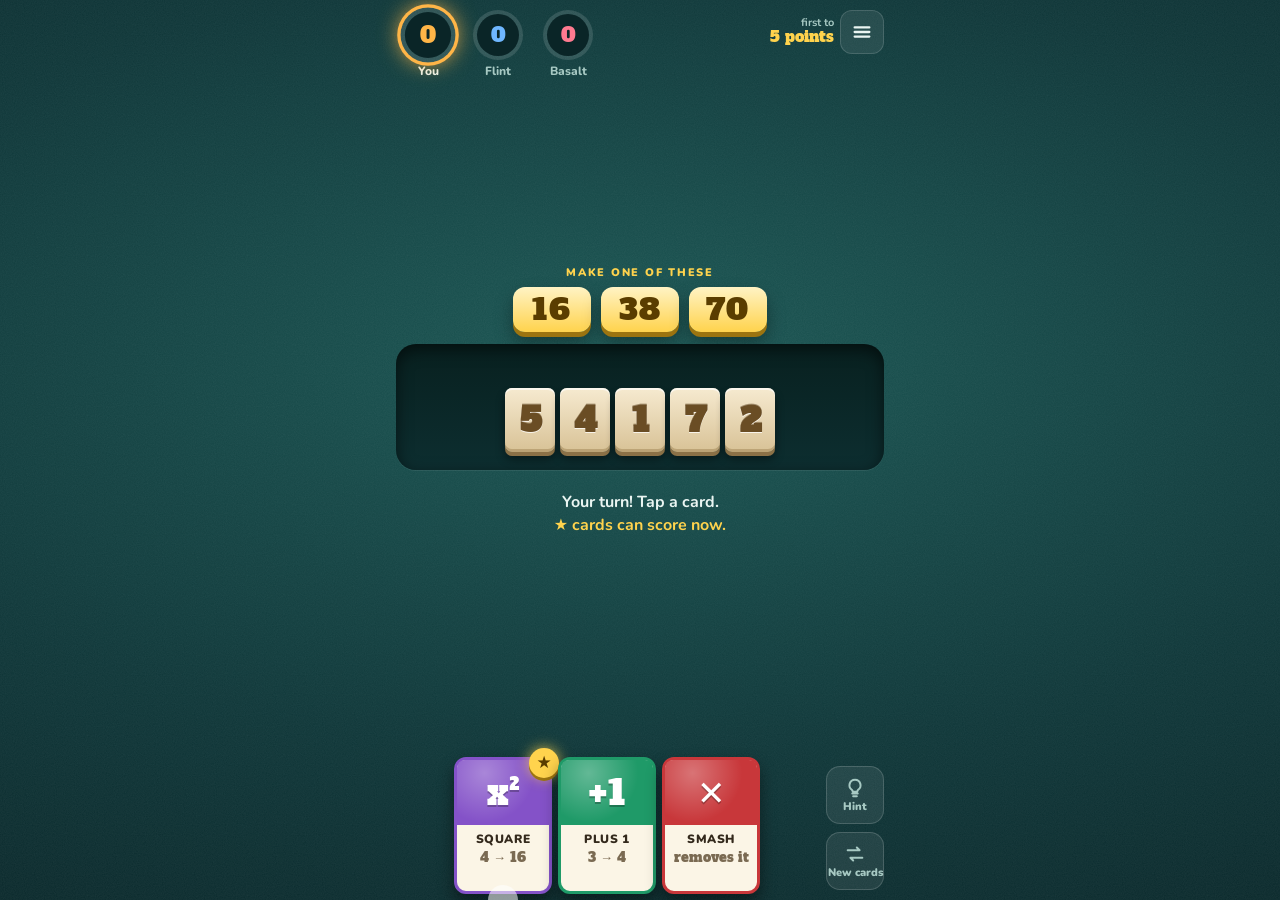
==== commit 2f187fdb: "Simplify Chisel: shared targets, one-digit cards, guided play One goal (make a gold number appear), " ====
--- a/chisel/index.html
+++ b/chisel/index.html
@@ -8,7 +8,7 @@
 <link rel="preconnect" href="https://fonts.gstatic.com" crossorigin>
 <link rel="stylesheet" href="https://fonts.googleapis.com/css2?family=Alfa+Slab+One&family=Nunito:wght@600;700;800;900&display=swap">
 <style>
-/* Layout: a card table seen from your seat. Rivals across the top, the Stone in the middle, your hand fanned at the bottom. */
+/* Layout: a card table from your seat. Rivals on top, the gold targets and the row of stone digits in the middle, your 3 cards at the bottom. */
 :root {
   color-scheme: dark;
   --felt-1: #1b5754;
@@ -24,16 +24,16 @@
   --amber: #ffb547;
   --amber-2: #ff8f1f;
   --gold: #ffd34d;
+  --gold-deep: #9c7410;
   --glow: #7ff0e0;
   --danger: #ff6b6b;
   --paper: #fbf5e6;
   --paper-ink: #33291c;
-  --t-sq: #e66a2c;
-  --t-rt: #2f7fd0;
-  --t-cu: #c8373a;
-  --t-cr: #8452c8;
-  --t-fl: #1f9a68;
-  --t-nu: #c9930f;
+  --c-inc: #1f9a68;
+  --c-dec: #2f7fd0;
+  --c-dbl: #e66a2c;
+  --c-sqr: #8452c8;
+  --c-sm: #c8373a;
   --font-display: "Alfa Slab One", "Rockwell", "Roboto Slab", Georgia, serif;
   --font-body: "Nunito", system-ui, -apple-system, "Segoe UI", Roboto, sans-serif;
 }
@@ -44,7 +44,7 @@
   background-color: var(--felt-3);
   background-image:
     url("data:image/svg+xml,%3Csvg xmlns='http://www.w3.org/2000/svg' width='160' height='160'%3E%3Cfilter id='n'%3E%3CfeTurbulence type='fractalNoise' baseFrequency='.9' numOctaves='2' stitchTiles='stitch'/%3E%3CfeColorMatrix values='0 0 0 0 1 0 0 0 0 1 0 0 0 0 1 0 0 0 .06 0'/%3E%3C/filter%3E%3Crect width='100%25' height='100%25' filter='url(%23n)'/%3E%3C/svg%3E"),
-    radial-gradient(ellipse 130% 85% at 50% 38%, var(--felt-1) 0%, var(--felt-2) 52%, var(--felt-3) 100%);
+    radial-gradient(ellipse 130% 85% at 50% 40%, var(--felt-1) 0%, var(--felt-2) 52%, var(--felt-3) 100%);
   background-attachment: fixed;
   color: var(--ink);
   font: 700 15px/1.4 var(--font-body);
@@ -52,7 +52,7 @@
   overscroll-behavior: none;
 }
 button { font: inherit; color: inherit; background: none; border: 0; padding: 0; cursor: pointer; }
-button:focus-visible, .tile:focus-visible { outline: 3px solid var(--glow); outline-offset: 2px; }
+button:focus-visible { outline: 3px solid var(--glow); outline-offset: 2px; }
 
 .game {
   height: 100%;
@@ -63,11 +63,11 @@
   flex-direction: column;
   padding-left: max(16px, env(safe-area-inset-left, 0px));
   padding-right: max(16px, env(safe-area-inset-right, 0px));
-  padding-block: 10px 8px;
+  padding-block: 10px 6px;
   gap: 8px;
 }
 
-/* ---------- Players bar ---------- */
+/* ---------- Players ---------- */
 .topbar { display: flex; align-items: flex-start; gap: 6px; }
 .players { flex: 1; display: flex; gap: 6px; min-width: 0; }
 .pl { position: relative; display: flex; flex-direction: column; align-items: center; gap: 3px; width: 64px; }
@@ -92,8 +92,7 @@
 .pl.active .pn { color: var(--ink); }
 .bubble {
   position: absolute;
-  top: 74px;
-  left: 50%;
+  top: 74px; left: 50%;
   transform: translate(-50%, -6px) scale(.8);
   background: var(--paper);
   color: var(--paper-ink);
@@ -117,21 +116,44 @@
   border-bottom-color: var(--paper);
 }
 .bubble.show { opacity: 1; transform: translate(-50%, 0) scale(1); }
+.goal-note { font-size: 11px; color: var(--soft); text-align: right; line-height: 1.2; padding-top: 6px; white-space: nowrap; }
+.goal-note b { display: block; font: 15px/1.1 var(--font-display); color: var(--gold); font-weight: 400; }
 .menu-btn {
   width: 44px; height: 44px;
   border-radius: 12px;
   display: grid; place-items: center;
   background: rgba(255,255,255,.08);
   border: 1px solid rgba(255,255,255,.14);
-}
-
-/* ---------- The Stone ---------- */
-.table { flex: 1; display: flex; flex-direction: column; justify-content: center; gap: 10px; min-height: 0; }
+  flex: none;
+}
+
+/* ---------- Targets ---------- */
+.table { flex: 1; display: flex; flex-direction: column; justify-content: center; gap: 12px; min-height: 0; }
+.targets-wrap { display: flex; flex-direction: column; align-items: center; gap: 6px; }
+.targets-label { font-size: 11px; letter-spacing: .16em; font-weight: 900; color: var(--gold); }
+.targets { display: flex; gap: 10px; justify-content: center; }
+.tgt {
+  width: 78px;
+  padding: 8px 0 7px;
+  background: linear-gradient(180deg, #fff3c4, var(--gold));
+  color: #5a3d00;
+  border-radius: 12px;
+  text-align: center;
+  font: 30px/1 var(--font-display);
+  letter-spacing: .04em;
+  box-shadow: 0 5px 0 var(--gold-deep), 0 10px 18px rgba(0,0,0,.35);
+}
+.tgt.hit { animation: hit .5s ease; }
+.tgt.new { animation: flipin .5s cubic-bezier(.3,1.5,.6,1); }
+@keyframes hit { 0% { transform: none; } 40% { transform: scale(1.2); box-shadow: 0 5px 0 var(--gold-deep), 0 0 34px var(--gold); } 100% { transform: none; } }
+@keyframes flipin { from { transform: rotateX(90deg); } to { transform: none; } }
+
+/* ---------- The row ---------- */
 .zone {
   position: relative;
   background: linear-gradient(180deg, #08201f, #0d2e30);
   border-radius: 20px;
-  padding: 22px 10px 12px;
+  padding: 44px 10px 18px;
   box-shadow: inset 0 5px 16px rgba(0,0,0,.55), 0 1px 0 rgba(255,255,255,.07);
 }
 .stone {
@@ -139,21 +161,18 @@
   display: flex;
   justify-content: center;
   gap: 5px;
-  min-height: 66px;
+  min-height: 60px;
   align-items: flex-end;
-  touch-action: none;
-  user-select: none;
-  -webkit-user-select: none;
 }
 .tile {
-  --w: min(46px, (100cqi - (var(--n) - 1) * 5px) / var(--n));
+  --w: min(50px, (100cqi - (var(--n) - 1) * 5px) / var(--n));
   flex: 0 0 var(--w);
   width: var(--w);
   height: calc(var(--w) * 1.28);
   display: grid;
   place-items: center;
   font-family: var(--font-display);
-  font-size: 24px;
+  font-size: 26px;
   font-size: calc(var(--w) * .66);
   line-height: 1;
   color: var(--sand-ink);
@@ -166,37 +185,44 @@
     0 4px 0 var(--sand-edge),
     0 7px 10px rgba(0,0,0,.45);
   position: relative;
-  cursor: pointer;
-  transition: transform .12s, background .12s, box-shadow .12s;
-}
-.tile.sel {
-  background: linear-gradient(180deg, #ffe7a6, var(--amber));
-  color: #7a3d00;
-  transform: translateY(-8px);
-  box-shadow:
-    inset 0 2px 0 rgba(255,255,255,.7),
-    0 4px 0 #b86a0a,
-    0 0 22px rgba(255,181,71,.75);
-}
-.tile.botsel {
-  background: linear-gradient(180deg, #ffffff, var(--bc));
-  transform: translateY(-8px);
-  box-shadow: 0 4px 0 rgba(0,0,0,.35), 0 0 22px var(--bc);
-}
-.tile.can { animation: can 1.3s ease-in-out infinite; }
-@keyframes can {
-  0%, 100% { box-shadow: inset 0 2px 0 rgba(255,255,255,.65), 0 4px 0 var(--sand-edge), 0 0 0 2px var(--glow), 0 0 6px var(--glow); }
-  50% { box-shadow: inset 0 2px 0 rgba(255,255,255,.65), 0 4px 0 var(--sand-edge), 0 0 0 2px var(--glow), 0 0 20px var(--glow); }
-}
-.tile.mine::after {
+  transition: transform .12s, opacity .15s, filter .15s;
+}
+.tile.dim { filter: brightness(.55) saturate(.6); }
+.tile.canplay { cursor: pointer; }
+.tile.canplay:active { transform: translateY(2px); }
+.tile .pv {
+  position: absolute;
+  bottom: calc(100% + 10px);
+  left: 50%;
+  transform: translateX(-50%);
+  min-width: 26px;
+  padding: 4px 5px;
+  border-radius: 8px;
+  background: var(--paper);
+  color: var(--paper-ink);
+  font-size: 14px;
+  text-shadow: none;
+  white-space: nowrap;
+  box-shadow: 0 3px 8px rgba(0,0,0,.4);
+  pointer-events: none;
+}
+.tile .pv::after {
   content: "";
   position: absolute;
-  left: 10%; right: 10%; bottom: -12px;
-  height: 4px;
-  border-radius: 3px;
-  background: var(--gold);
-  box-shadow: 0 0 10px var(--gold);
-}
+  top: 100%; left: 50%;
+  margin-left: -5px;
+  border: 5px solid transparent;
+  border-bottom: 0;
+  border-top-color: var(--paper);
+}
+.tile.gold { animation: wintile 1s ease-in-out infinite alternate; }
+.tile.gold .pv { background: var(--gold); color: #4a3000; }
+.tile.gold .pv::after { border-top-color: var(--gold); }
+@keyframes wintile {
+  from { box-shadow: inset 0 2px 0 rgba(255,255,255,.65), 0 4px 0 var(--sand-edge), 0 0 0 2px var(--gold), 0 0 4px var(--gold); }
+  to { box-shadow: inset 0 2px 0 rgba(255,255,255,.65), 0 4px 0 var(--sand-edge), 0 0 0 3px var(--gold), 0 0 22px var(--gold); }
+}
+.tile.botsel { background: linear-gradient(180deg, #ffffff, var(--bc)); transform: translateY(-8px); box-shadow: 0 4px 0 rgba(0,0,0,.35), 0 0 22px var(--bc); }
 .tile.crack { animation: crack .32s ease-in forwards; }
 @keyframes crack {
   0% { transform: none; }
@@ -205,10 +231,7 @@
   100% { transform: translateY(10px) scale(.3) rotate(18deg); opacity: 0; }
 }
 .tile.fresh { animation: drop .5s cubic-bezier(.3,1.5,.6,1) both; background: linear-gradient(180deg, #ffffff, #ffe2a1); }
-@keyframes drop {
-  0% { transform: translateY(-46px) scale(1.15); opacity: 0; }
-  100% { transform: none; opacity: 1; }
-}
+@keyframes drop { 0% { transform: translateY(-46px) scale(1.15); opacity: 0; } 100% { transform: none; opacity: 1; } }
 .tile.carve {
   background: linear-gradient(180deg, #fff6c9, var(--gold));
   color: #7a5200;
@@ -216,95 +239,80 @@
   animation: pulse .35s ease-out;
 }
 @keyframes pulse { 0% { transform: scale(1); } 50% { transform: scale(1.18) translateY(-6px); } 100% { transform: translateY(-4px); } }
-.pips { display: flex; justify-content: center; gap: 4px; margin-top: 16px; }
-.pips i { width: 7px; height: 7px; border-radius: 50%; background: rgba(255,255,255,.12); }
-.pips i.on { background: var(--sand-2); }
-.pips i.hot { background: var(--danger); }
-.zone-label {
-  position: absolute;
-  top: 6px; left: 0; right: 0;
-  text-align: center;
-  font-size: 10px;
-  letter-spacing: .18em;
-  color: rgba(167,201,195,.6);
-  font-weight: 800;
-}
-.finger {
-  position: absolute;
-  width: 26px; height: 26px;
-  margin: -13px 0 0 -13px;
-  border-radius: 50%;
-  background: rgba(255,255,255,.85);
-  box-shadow: 0 0 0 6px rgba(255,255,255,.25);
-  pointer-events: none;
-  animation: swipe 1.8s ease-in-out infinite;
-  z-index: 3;
-}
-@keyframes swipe {
-  0% { transform: translateX(0) scale(.6); opacity: 0; }
-  15% { transform: translateX(0) scale(1); opacity: 1; }
-  70% { transform: translateX(var(--dx)) scale(1); opacity: 1; }
-  100% { transform: translateX(var(--dx)) scale(.6); opacity: 0; }
-}
-
-/* ---------- Coach line ---------- */
-.coach { min-height: 96px; display: flex; flex-direction: column; align-items: center; justify-content: center; gap: 8px; text-align: center; }
-.msg { margin: 0; font-size: 15px; max-width: 34ch; text-wrap: balance; }
-.msg .num { font-family: var(--font-display); font-weight: 400; color: var(--amber); }
+
+/* ---------- Coach ---------- */
+.coach { min-height: 64px; display: flex; flex-direction: column; align-items: center; justify-content: center; gap: 8px; text-align: center; }
+.msg { margin: 0; font-size: 16px; max-width: 30ch; text-wrap: balance; }
 .msg .gold { color: var(--gold); }
 .msg .warn { color: var(--danger); }
-.msg .glowtxt { color: var(--glow); }
-.preview { display: flex; gap: 3px; justify-content: center; flex-wrap: wrap; }
-.preview .tile { --w: 24px; cursor: default; font-size: 16px; box-shadow: inset 0 1px 0 rgba(255,255,255,.6), 0 2px 0 var(--sand-edge); text-shadow: none; animation: none; transform: none; }
-.preview .tile.fresh { background: linear-gradient(180deg, #ffffff, #ffd98a); }
-.preview .tile.carve { background: linear-gradient(180deg, #fff6c9, var(--gold)); box-shadow: 0 2px 0 #b08a00, 0 0 10px var(--gold); }
-.strike {
-  font: 20px/1 var(--font-display);
-  letter-spacing: .04em;
+.msg .num { font-family: var(--font-display); font-weight: 400; color: var(--amber); }
+.again {
+  font: 18px/1 var(--font-display);
   color: #4a2300;
   background: linear-gradient(180deg, #ffd27a, var(--amber-2));
-  padding: 12px 34px;
+  padding: 12px 30px;
   border-radius: 999px;
-  box-shadow: 0 5px 0 #a85600, 0 10px 20px rgba(0,0,0,.35);
-  transition: transform .08s, box-shadow .08s;
-}
-.strike:active { transform: translateY(4px); box-shadow: 0 1px 0 #a85600, 0 4px 10px rgba(0,0,0,.35); }
-
-/* ---------- Your area ---------- */
-.me { display: flex; flex-direction: column; gap: 10px; }
-.targets-row { display: flex; gap: 8px; align-items: stretch; }
-.target {
-  flex: 1;
-  min-width: 0;
+  box-shadow: 0 5px 0 #a85600;
+}
+
+/* ---------- Hand ---------- */
+.me { display: flex; align-items: flex-end; gap: 8px; }
+.hand { flex: 1; display: flex; justify-content: center; align-items: flex-end; gap: 6px; padding-top: 26px; min-height: 160px; }
+.card {
+  --tc: var(--c-inc);
+  --dy: 0px;
+  width: min(98px, 25vw);
+  aspect-ratio: 5 / 7;
+  border-radius: 12px;
   background: var(--paper);
   color: var(--paper-ink);
-  border-radius: 12px;
-  border: 2px solid #d9a520;
-  padding: 6px 10px;
-  position: relative;
+  border: 3px solid var(--tc);
   display: flex;
   flex-direction: column;
-  box-shadow: 0 5px 0 #9c7410, 0 8px 14px rgba(0,0,0,.35);
-}
-.target .tl { font-size: 9px; letter-spacing: .16em; font-weight: 900; color: #a07a1a; }
-.target .tn { font: 26px/1.05 var(--font-display); letter-spacing: .04em; }
-.target .tp { position: absolute; top: 6px; right: 6px; }
-.target .tp {
-  font: 12px/1 var(--font-display);
-  background: #d9a520;
-  color: #fff;
-  padding: 4px 5px;
-  border-radius: 8px;
-}
-.target.live { animation: live 1s ease-in-out infinite alternate; }
-.target.live .tl { color: #c0392b; }
-@keyframes live {
-  from { box-shadow: 0 5px 0 #9c7410, 0 0 0 rgba(255,211,77,0); }
-  to { box-shadow: 0 5px 0 #9c7410, 0 0 24px rgba(255,211,77,.9); }
-}
+  align-items: center;
+  transform: translateY(var(--dy));
+  transition: transform .22s cubic-bezier(.3,1.4,.6,1), filter .2s, box-shadow .2s;
+  box-shadow: 0 8px 16px rgba(0,0,0,.45);
+  position: relative;
+}
+.card .band {
+  width: 100%;
+  height: 50%;
+  flex: none;
+  background: var(--tc);
+  border-radius: 8px 8px 0 0;
+  display: grid;
+  place-items: center;
+  background-image: radial-gradient(circle at 30% 20%, rgba(255,255,255,.3), transparent 60%);
+}
+.card .sym { font: 34px/1 var(--font-display); color: #fff; text-shadow: 0 2px 0 rgba(0,0,0,.25); }
+.card .cname { font-size: 12px; font-weight: 900; letter-spacing: .05em; text-transform: uppercase; margin-top: 6px; }
+.card .cex { font: 13px/1.2 var(--font-display); color: #7a6a52; margin-top: 2px; }
+.card.t-inc { --tc: var(--c-inc); } .card.t-dec { --tc: var(--c-dec); } .card.t-dbl { --tc: var(--c-dbl); }
+.card.t-sqr { --tc: var(--c-sqr); } .card.t-sm { --tc: var(--c-sm); }
+.card .star {
+  position: absolute;
+  top: -12px; right: -10px;
+  width: 30px; height: 30px;
+  border-radius: 50%;
+  background: var(--gold);
+  color: #5a3d00;
+  display: grid; place-items: center;
+  font-size: 17px;
+  box-shadow: 0 3px 0 var(--gold-deep), 0 0 14px rgba(255,211,77,.8);
+  animation: star 1.2s ease-in-out infinite alternate;
+}
+@keyframes star { from { transform: scale(1) rotate(-8deg); } to { transform: scale(1.12) rotate(8deg); } }
+.card.lift { --dy: -24px; z-index: 3; box-shadow: 0 0 0 3px #fff, 0 0 30px var(--tc), 0 16px 24px rgba(0,0,0,.5); }
+.card.other { filter: brightness(.7); }
+.card.idle { filter: brightness(.75); }
+.card.wiggle { animation: wiggle .4s ease; }
+@keyframes wiggle { 0%, 100% { transform: translateY(var(--dy)); } 25% { transform: translateY(var(--dy)) rotate(-6deg); } 75% { transform: translateY(var(--dy)) rotate(6deg); } }
+
+.side { display: flex; flex-direction: column; gap: 8px; padding-bottom: 4px; }
 .rbtn {
-  width: 56px;
-  flex: none;
+  width: 58px;
+  min-height: 58px;
   border-radius: 14px;
   background: rgba(255,255,255,.08);
   border: 1px solid rgba(255,255,255,.16);
@@ -313,86 +321,38 @@
   font-size: 11px;
   font-weight: 900;
   color: var(--soft);
+  line-height: 1.1;
+  text-align: center;
 }
 .rbtn svg { width: 22px; height: 22px; }
 .rbtn:disabled { opacity: .35; cursor: default; }
 .rbtn.armed { background: var(--danger); color: #fff; border-color: var(--danger); }
 
-/* ---------- Hand ---------- */
-.hand { display: flex; justify-content: center; align-items: flex-end; padding: 20px 0 0; min-height: 140px; }
-.card {
-  --tc: var(--t-sq);
-  --rot: 0deg; --dy: 0px;
-  width: min(84px, 22.5vw);
-  aspect-ratio: 5 / 7;
-  margin: 0 -3px;
-  border-radius: 11px;
-  background: var(--paper);
-  color: var(--paper-ink);
-  border: 3px solid var(--tc);
-  display: flex;
-  flex-direction: column;
-  align-items: center;
-  overflow: hidden;
-  transform-origin: 50% 130%;
-  transform: translateY(var(--dy)) rotate(var(--rot));
-  transition: transform .22s cubic-bezier(.3,1.4,.6,1), filter .2s, box-shadow .2s;
-  box-shadow: 0 8px 16px rgba(0,0,0,.45);
-  position: relative;
-}
-.card .band {
-  width: 100%;
-  height: 42%;
-  flex: none;
-  background: var(--tc);
-  display: grid;
-  place-items: center;
-  background-image: radial-gradient(circle at 30% 20%, rgba(255,255,255,.3), transparent 60%);
-}
-.card .sym { font: 27px/1 var(--font-display); color: #fff; text-shadow: 0 2px 0 rgba(0,0,0,.25); }
-.card .cname { font-size: 11px; font-weight: 900; letter-spacing: .06em; text-transform: uppercase; margin-top: 5px; }
-.card .crule { font-size: 10px; font-weight: 700; color: #7a6a52; line-height: 1.15; padding: 0 4px; text-align: center; }
-.card .badge {
-  margin-top: auto;
-  margin-bottom: 6px;
-  min-height: 22px;
-  max-width: 92%;
-  font: 14px/1 var(--font-display);
-  color: #fff;
-  background: var(--tc);
-  border-radius: 7px;
-  padding: 4px 6px;
-  display: grid; place-items: center;
-}
-.card .badge:empty { visibility: hidden; }
-.card .badge.why { font: 800 9.5px/1.1 var(--font-body); background: #e3dccb; color: #6d6150; }
-.card.t-sq { --tc: var(--t-sq); } .card.t-rt { --tc: var(--t-rt); } .card.t-cu { --tc: var(--t-cu); }
-.card.t-cr { --tc: var(--t-cr); } .card.t-fl { --tc: var(--t-fl); } .card.t-nu { --tc: var(--t-nu); }
-.card.ok { --dy: -10px; box-shadow: 0 0 0 2px #fff, 0 0 20px rgba(255,231,160,.85), 0 10px 18px rgba(0,0,0,.4); }
-.card.no { filter: grayscale(.85) brightness(.7); }
-.card.lift { --dy: -30px; --rot: 0deg; z-index: 3; box-shadow: 0 0 0 3px #fff, 0 0 30px var(--tc), 0 16px 24px rgba(0,0,0,.5); }
-.card.idle { filter: brightness(.8); }
-.card .nudge { display: flex; gap: 4px; margin-top: 4px; }
-.card .nudge i {
-  font-style: normal;
-  font: 12px/1 var(--font-display);
-  padding: 5px 6px;
-  border-radius: 6px;
-  border: 2px solid var(--tc);
-  color: var(--tc);
-}
-.card .nudge i.on { background: var(--tc); color: #fff; }
-
 /* ---------- FX ---------- */
 .fx { position: fixed; inset: 0; pointer-events: none; z-index: 30; }
 .fx > * { position: fixed; }
-.fx .card { margin: 0; transform: none; }
+.fx .card { transform: none; }
 .float {
   font: 26px/1 var(--font-display);
   color: var(--gold);
   text-shadow: 0 3px 0 #7a5200, 0 0 18px rgba(255,211,77,.8);
   white-space: nowrap;
   transform: translate(-50%, -50%);
+}
+.finger {
+  position: fixed;
+  width: 30px; height: 30px;
+  margin: -15px 0 0 -15px;
+  border-radius: 50%;
+  background: rgba(255,255,255,.55);
+  pointer-events: none;
+  z-index: 28;
+  animation: tap 1.2s ease-out infinite;
+}
+@keyframes tap {
+  0% { transform: scale(.7); box-shadow: 0 0 0 0 rgba(255,255,255,.6); }
+  60% { transform: scale(1); box-shadow: 0 0 0 18px rgba(255,255,255,0); }
+  100% { transform: scale(.7); box-shadow: 0 0 0 0 rgba(255,255,255,0); }
 }
 .banner {
   position: fixed;
@@ -409,7 +369,7 @@
   background: linear-gradient(90deg, transparent, rgba(4,20,22,.88) 20%, rgba(4,20,22,.88) 80%, transparent);
   opacity: 0;
 }
-.banner.go { animation: banner 1.2s ease both; }
+.banner.go { animation: banner 1.1s ease both; }
 @keyframes banner {
   0% { opacity: 0; transform: translateX(-30%); }
   20% { opacity: 1; transform: none; }
@@ -417,7 +377,7 @@
   100% { opacity: 0; transform: translateX(30%); }
 }
 
-/* ---------- Sheets & overlays ---------- */
+/* ---------- Sheets ---------- */
 .sheet {
   position: fixed;
   inset: 0;
@@ -438,11 +398,10 @@
   padding: 22px max(18px, env(safe-area-inset-right, 0px)) calc(22px + env(safe-area-inset-bottom, 0px)) max(18px, env(safe-area-inset-left, 0px));
   display: flex;
   flex-direction: column;
-  gap: 12px;
-}
-.sheet-card h2 { margin: 0; font: 26px/1.1 var(--font-display); color: var(--amber); letter-spacing: .03em; }
-.sheet-card h3 { margin: 6px 0 0; font-size: 12px; letter-spacing: .14em; text-transform: uppercase; color: var(--soft); }
-.sheet-card p { margin: 0; color: var(--soft); }
+  gap: 14px;
+}
+.sheet-card h2 { margin: 0; font: 26px/1.1 var(--font-display); color: var(--amber); letter-spacing: .03em; font-weight: 400; }
+.sheet-card h3 { margin: 4px 0 0; font-size: 12px; letter-spacing: .14em; text-transform: uppercase; color: var(--soft); }
 .big-btn {
   min-height: 52px;
   border-radius: 14px;
@@ -455,7 +414,7 @@
 .big-btn.primary { background: linear-gradient(180deg, #ffd27a, var(--amber-2)); color: #4a2300; border: 0; box-shadow: 0 4px 0 #a85600; }
 .opp-row { display: grid; grid-template-columns: repeat(3, 1fr); gap: 8px; }
 .opp-row .big-btn { flex-direction: column; gap: 0; min-height: 64px; }
-.opp-row .big-btn b { font: 24px/1 var(--font-display); color: var(--amber); }
+.opp-row .big-btn b { font: 24px/1 var(--font-display); color: var(--amber); font-weight: 400; }
 .opp-row .big-btn span { font-size: 11px; color: var(--soft); }
 .step { display: grid; grid-template-columns: 34px 1fr; gap: 12px; align-items: start; }
 .step .n {
@@ -465,15 +424,16 @@
   font: 18px/1 var(--font-display);
 }
 .step .body { display: flex; flex-direction: column; gap: 8px; }
-.step .body p { color: var(--ink); }
+.step .body p { margin: 0; font-size: 16px; }
 .demo { display: flex; gap: 6px; align-items: center; flex-wrap: wrap; }
-.demo .preview .tile.sel { background: linear-gradient(180deg, #ffe7a6, var(--amber)); }
 .demo .arrow { color: var(--soft); font-weight: 900; }
-.mini-card { display: inline-grid; place-items: center; width: 30px; height: 40px; border-radius: 6px; color: #fff; font: 15px/1 var(--font-display); background: var(--tc); border: 2px solid var(--paper); }
-.mini-target { display: inline-block; background: var(--paper); color: var(--paper-ink); border: 2px solid #d9a520; border-radius: 7px; padding: 3px 7px; font: 15px/1 var(--font-display); }
-.tool-list { display: grid; grid-template-columns: 1fr 1fr; gap: 8px; }
-.tool-list div { display: flex; gap: 8px; align-items: center; font-size: 13px; color: var(--ink); }
-.tips { margin: 0; padding-left: 18px; display: flex; flex-direction: column; gap: 6px; color: var(--ink); font-weight: 600; }
+.mini { display: inline-grid; place-items: center; width: 26px; height: 32px; border-radius: 5px; font: 16px/1 var(--font-display); color: var(--sand-ink); background: linear-gradient(180deg, var(--sand-1), var(--sand-2)); box-shadow: 0 2px 0 var(--sand-edge); }
+.mini.hl { background: linear-gradient(180deg, #fff6c9, var(--gold)); box-shadow: 0 2px 0 #b08a00, 0 0 10px var(--gold); }
+.mini-card { display: inline-grid; place-items: center; width: 32px; height: 42px; border-radius: 6px; color: #fff; font: 15px/1 var(--font-display); background: var(--tc); border: 2px solid var(--paper); flex: none; }
+.mini-tgt { display: inline-block; background: linear-gradient(180deg, #fff3c4, var(--gold)); color: #5a3d00; border-radius: 7px; padding: 4px 8px; font: 16px/1 var(--font-display); }
+.tool-list { display: flex; flex-direction: column; gap: 8px; }
+.tool-list div { display: flex; gap: 10px; align-items: center; font-size: 15px; }
+.tips { margin: 0; padding-left: 18px; display: flex; flex-direction: column; gap: 6px; font-weight: 700; }
 
 .win {
   position: fixed;
@@ -501,58 +461,60 @@
   animation: popin .45s cubic-bezier(.3,1.5,.6,1) both;
 }
 @keyframes popin { from { transform: scale(.7); opacity: 0; } to { transform: none; opacity: 1; } }
-.win-card h2 { margin: 0; font: 36px/1 var(--font-display); color: var(--gold); text-shadow: 0 4px 0 #6b4a00; }
+.win-card h2 { margin: 0; font: 36px/1 var(--font-display); color: var(--gold); text-shadow: 0 4px 0 #6b4a00; font-weight: 400; }
 .final { display: flex; flex-direction: column; gap: 6px; }
 .final div { display: flex; justify-content: space-between; padding: 8px 12px; border-radius: 10px; background: rgba(255,255,255,.06); }
-.final b { font: 18px/1 var(--font-display); }
+.final b { font: 18px/1 var(--font-display); font-weight: 400; }
 
 @media (prefers-reduced-motion: reduce) {
   .tile, .card, .ring { transition: none; }
-  .tile.can, .target.live, .finger { animation: none; }
-  .tile.crack, .tile.fresh, .tile.carve, .banner.go, .win-card { animation-duration: .01s; }
-}
-@media (max-height: 640px) {
-  .coach { min-height: 84px; }
-  .hand { padding-top: 14px; min-height: 130px; }
-  .card { width: min(78px, 22vw); }
+  .tile.gold, .card .star, .finger { animation: none; }
+  .tile.crack, .tile.fresh, .tile.carve, .banner.go, .win-card, .tgt.hit, .tgt.new { animation-duration: .01s; }
+}
+@media (max-height: 660px) {
+  .hand { min-height: 140px; padding-top: 20px; }
+  .card { width: min(86px, 23vw); }
+  .table { gap: 8px; }
 }
 </style>
 
 <div class="game" id="game">
   <header class="topbar">
     <div class="players" id="players"></div>
+    <div class="goal-note">first to<b>5 points</b></div>
     <button class="menu-btn" id="menuBtn" type="button" aria-label="Menu">
       <svg width="22" height="22" viewBox="0 0 24 24" fill="none" stroke="currentColor" stroke-width="2.5" stroke-linecap="round"><path d="M4 7h16M4 12h16M4 17h16"/></svg>
     </button>
   </header>
 
   <main class="table">
+    <div class="targets-wrap">
+      <div class="targets-label">MAKE ONE OF THESE</div>
+      <div class="targets" id="targets"></div>
+    </div>
     <div class="zone" id="zone">
-      <div class="zone-label">THE STONE</div>
-      <div class="stone" id="stone" role="group" aria-label="The Stone"></div>
-      <div class="pips" id="pips" aria-hidden="true"></div>
-      <div class="finger" id="finger" hidden></div>
+      <div class="stone" id="stone" role="group" aria-label="Row of digits"></div>
     </div>
     <div class="coach" id="coach" aria-live="polite"></div>
   </main>
 
   <section class="me">
-    <div class="targets-row">
-      <div class="targets-row" id="targets" style="flex:1;min-width:0"></div>
-      <button class="rbtn" id="hintBtn" type="button" aria-label="Hint">
+    <div class="hand" id="hand"></div>
+    <div class="side">
+      <button class="rbtn" id="hintBtn" type="button">
         <svg viewBox="0 0 24 24" fill="none" stroke="currentColor" stroke-width="2.2" stroke-linecap="round" stroke-linejoin="round"><path d="M9 18h6M10 21h4M12 3a6 6 0 0 0-3.5 10.9c.6.5 1 1.2 1 2V16h5v-.1c0-.8.4-1.5 1-2A6 6 0 0 0 12 3z"/></svg>
         Hint
       </button>
-      <button class="rbtn" id="swapBtn" type="button" aria-label="Swap all cards">
+      <button class="rbtn" id="swapBtn" type="button">
         <svg viewBox="0 0 24 24" fill="none" stroke="currentColor" stroke-width="2.2" stroke-linecap="round" stroke-linejoin="round"><path d="M4 8h13l-3-3M20 16H7l3 3"/></svg>
-        <span id="swapLabel">Swap</span>
+        <span id="swapLabel">New cards</span>
       </button>
     </div>
-    <div class="hand" id="hand"></div>
   </section>
 </div>
 
 <div class="fx" id="fx"></div>
+<div class="finger" id="finger" hidden></div>
 <div class="banner" id="banner"></div>
 
 <div class="sheet" id="menu" hidden>
@@ -576,40 +538,36 @@
     <div class="step">
       <span class="n">1</span>
       <div class="body">
-        <p>Swipe across digits on the Stone to pick them up.</p>
-        <div class="demo"><div class="preview"><span class="tile">3</span><span class="tile sel">1</span><span class="tile sel">6</span><span class="tile sel">9</span><span class="tile">2</span><span class="tile">5</span></div></div>
+        <p>Your goal: make one of the gold numbers appear in the row of digits.</p>
+        <div class="demo"><span class="mini-tgt">16</span><span class="arrow">in</span><span class="mini">5</span><span class="mini">4</span><span class="mini">1</span><span class="mini">7</span><span class="mini">2</span></div>
       </div>
     </div>
     <div class="step">
       <span class="n">2</span>
       <div class="body">
-        <p>Play a card on them. The digits change into the answer.</p>
-        <div class="demo"><span class="mini-card" style="--tc:var(--t-rt)">√</span><span class="arrow">→</span><div class="preview"><span class="tile">3</span><span class="tile fresh">1</span><span class="tile fresh">3</span><span class="tile">2</span><span class="tile">5</span></div></div>
+        <p>Tap one of your cards, then tap a digit. The card changes that digit.</p>
+        <div class="demo"><span class="mini-card" style="--tc:var(--c-sqr)">x²</span><span class="arrow">on 4 →</span><span class="mini">5</span><span class="mini hl">1</span><span class="mini hl">6</span><span class="mini">1</span><span class="mini">7</span><span class="mini">2</span></div>
       </div>
     </div>
     <div class="step">
       <span class="n">3</span>
       <div class="body">
-        <p>When one of your target numbers appears, you carve it out and score.</p>
-        <div class="demo"><span class="mini-target">32</span><span class="arrow">→</span><div class="preview"><span class="tile">3</span><span class="tile">1</span><span class="tile carve">3</span><span class="tile carve">2</span><span class="tile">5</span></div><span class="arrow">+2</span></div>
+        <p>You made 16! It's carved out and you get a point. First to 5 points wins.</p>
       </div>
     </div>
-    <h3>Good to know</h3>
+    <h3>Helpers</h3>
     <ul class="tips">
-      <li>First to 12 points wins. Big targets are worth 4.</li>
-      <li>Carving can push two of your targets together: that's a combo, +1 extra.</li>
-      <li>Rivals have secret targets too. Watch what you build.</li>
-      <li>The Stone holds 12 digits at most (the dots under it).</li>
-      <li>Stuck? Tap Hint, or Swap to trade all your cards (uses your turn).</li>
+      <li>A ★ on a card means it can score right now.</li>
+      <li>After you tap a card, bubbles show what each digit would become. Gold bubbles score.</li>
+      <li>Hint picks a move for you.</li>
     </ul>
     <h3>The cards</h3>
     <div class="tool-list">
-      <div><span class="mini-card" style="--tc:var(--t-sq)">x²</span>Square 1–2 digits</div>
-      <div><span class="mini-card" style="--tc:var(--t-rt)">√</span>Root of 49, 169…</div>
-      <div><span class="mini-card" style="--tc:var(--t-cu)">x³</span>Cube 1 digit</div>
-      <div><span class="mini-card" style="--tc:var(--t-cr)">∛</span>Root of 8, 27, 512…</div>
-      <div><span class="mini-card" style="--tc:var(--t-fl)">⇄</span>Flip 2–4 digits</div>
-      <div><span class="mini-card" style="--tc:var(--t-nu)">±1</span>One digit up or down</div>
+      <div><span class="mini-card" style="--tc:var(--c-inc)">+1</span>Adds one. 3 → 4, 9 → 10</div>
+      <div><span class="mini-card" style="--tc:var(--c-dec)">−1</span>Takes one away. 3 → 2</div>
+      <div><span class="mini-card" style="--tc:var(--c-dbl)">×2</span>Doubles it. 7 → 14</div>
+      <div><span class="mini-card" style="--tc:var(--c-sqr)">x²</span>Times itself. 4 → 16</div>
+      <div><span class="mini-card" style="--tc:var(--c-sm)">✕</span>Smashes the digit out of the row</div>
     </div>
     <button class="big-btn primary" type="button" id="howClose">Got it</button>
   </div>
@@ -627,18 +585,16 @@
 
 <script>
 // ===== LOGIC START =====
-const MAX_LEN = 12, MIN_LEN = 4, HAND = 4, COMMS = 2, WIN = 12;
+const MAX_LEN = 10, MIN_LEN = 3, HAND = 3, WIN = 5;
 const NAMES = ['You', 'Flint', 'Basalt', 'Marble'];
-const TOOL_INFO = {
-  sq: { sym: 'x²', name: 'Square', rule: 'Square 1–2 digits' },
-  rt: { sym: '√', name: 'Root', rule: 'Root of a perfect square' },
-  cu: { sym: 'x³', name: 'Cube', rule: 'Cube 1 digit' },
-  cr: { sym: '∛', name: 'Cube root', rule: 'Root of a perfect cube' },
-  fl: { sym: '⇄', name: 'Flip', rule: 'Reverse 2–4 digits' },
-  nu: { sym: '±1', name: 'Nudge', rule: '+1 or −1 on 1 digit' },
+const CARD_INFO = {
+  inc: { sym: '+1', name: 'Plus 1', ex: '3 → 4' },
+  dec: { sym: '−1', name: 'Minus 1', ex: '3 → 2' },
+  dbl: { sym: '×2', name: 'Double', ex: '7 → 14' },
+  sqr: { sym: 'x²', name: 'Square', ex: '4 → 16' },
+  sm:  { sym: '✕', name: 'Smash', ex: 'removes it' },
 };
-const TOOL_MIX = { sq: 10, rt: 8, cu: 4, cr: 4, fl: 6, nu: 8 };
-const BIG = [121, 125, 144, 169, 196, 216, 225, 256, 289, 324, 343, 361, 441, 484, 512, 529, 576, 625, 676, 729, 784, 841, 961];
+const CARD_MIX = { inc: 6, dec: 6, dbl: 5, sqr: 5, sm: 6 };
 
 const rnd = n => Math.floor(Math.random() * n);
 function shuffle(a) {
@@ -647,213 +603,224 @@
 }
 function randDigits(n) { let s = ''; for (let i = 0; i < n; i++) s += rnd(10); return s; }
 
-function newCommission(existing) {
-  for (;;) {
-    const c = Math.random() < 0.25
-      ? { num: String(BIG[rnd(BIG.length)]), pts: 4 }
-      : { num: String(10 + rnd(90)), pts: 2 };
-    if (!existing.some(e => e.num === c.num)) return c;
-  }
-}
-
-function applyTool(tool, run, dir) {
-  const n = Number(run);
-  switch (tool) {
-    case 'sq': return run.length <= 2 ? { res: String(n * n) } : { why: 'Needs 1–2 digits' };
-    case 'cu': return run.length === 1 ? { res: String(n ** 3) } : { why: 'Needs 1 digit' };
-    case 'rt': { const r = Math.round(Math.sqrt(n)); return r * r === n ? { res: String(r) } : { why: `${n} isn't a square` }; }
-    case 'cr': { const r = Math.round(Math.cbrt(n)); return r * r * r === n ? { res: String(r) } : { why: `${n} isn't a cube` }; }
-    case 'fl': return run.length >= 2 && run.length <= 4 ? { res: [...run].reverse().join('') } : { why: 'Needs 2–4 digits' };
-    case 'nu': return run.length === 1 ? { res: String((n + dir + 10) % 10) } : { why: 'Needs 1 digit' };
-  }
-  return { why: 'Unknown tool' };
-}
-
-function tryMove(stone, tool, a, b, dir) {
-  const run = stone.slice(a, b + 1);
-  const r = applyTool(tool, run, dir);
-  if (r.why) return { ok: false, why: r.why, run };
-  if (r.res === run) return { ok: false, why: 'No change', run };
-  const ns = stone.slice(0, a) + r.res + stone.slice(b + 1);
-  if (ns.length > MAX_LEN) return { ok: false, why: `Over ${MAX_LEN} digits`, run };
-  return { ok: true, run, res: r.res, ns };
-}
-
-function fmtOp(tool, run, dir) {
-  switch (tool) {
-    case 'sq': return `${run}²`;
-    case 'cu': return `${run}³`;
-    case 'rt': return `√${run}`;
-    case 'cr': return `∛${run}`;
-    case 'fl': return `⇄${run}`;
-    case 'nu': return `${run}${dir > 0 ? '+1' : '−1'}`;
-  }
-  return run;
-}
-
-function carveAll(stone, comms) {
-  const left = comms.map((c, i) => ({ c, i }));
-  const steps = [];
-  let found = true;
-  while (found) {
-    found = false;
-    for (let k = 0; k < left.length; k++) {
-      const { c, i } = left[k];
-      const idx = stone.indexOf(c.num);
+function cardResult(card, d) {
+  const n = Number(d);
+  switch (card) {
+    case 'inc': return { res: String(n + 1) };
+    case 'dec': return n > 0 ? { res: String(n - 1) } : { why: "0 can't go lower" };
+    case 'dbl': return n > 0 ? { res: String(n * 2) } : { why: '0 doubled is 0' };
+    case 'sqr': return n > 1 ? { res: String(n * n) } : { why: `${n}² is still ${n}` };
+    case 'sm': return { res: '' };
+  }
+  return { why: '?' };
+}
+
+function tryPlay(stone, card, i) {
+  const r = cardResult(card, stone[i]);
+  if (r.why) return { ok: false, why: r.why };
+  if (card === 'sm' && stone.length <= 2) return { ok: false, why: 'Row too short' };
+  const ns = stone.slice(0, i) + r.res + stone.slice(i + 1);
+  if (ns.length > MAX_LEN) return { ok: false, why: 'Row is full' };
+  return { ok: true, res: r.res, ns };
+}
+
+const N_TARGETS = 3;
+// New targets are numbers one card away from the current Stone, so there is always something to aim at.
+function newTarget(S) {
+  const ok = t => t[0] !== '0' && !S.stone.includes(t) && !S.targets.includes(t);
+  const near = new Set();
+  for (const c of Object.keys(CARD_INFO)) {
+    for (let i = 0; i < S.stone.length; i++) {
+      const r = tryPlay(S.stone, c, i);
+      if (!r.ok) continue;
+      const lo = Math.max(0, i - 2), hi = Math.min(r.ns.length, i + r.res.length + 2);
+      for (let j = lo; j + 2 <= hi; j++) { const t = r.ns.slice(j, j + 2); if (ok(t)) near.add(t); }
+    }
+  }
+  const list = [...near];
+  if (list.length) return list[rnd(list.length)];
+  for (;;) { const t = String(10 + rnd(90)); if (ok(t)) return t; }
+}
+
+// After a move: any shared target showing in the Stone is carved and scored by the mover.
+function resolve(S, mover) {
+  const events = [];
+  for (let guard = 0; guard < 50; guard++) {
+    let hit = false;
+    for (let k = 0; k < S.targets.length; k++) {
+      const t = S.targets[k];
+      const idx = S.stone.indexOf(t);
       if (idx >= 0) {
-        steps.push({ before: stone, idx, len: c.num.length, comm: c, ci: i });
-        stone = stone.slice(0, idx) + stone.slice(idx + c.num.length);
-        left.splice(k, 1);
-        found = true;
+        events.push({ type: 'carve', pi: mover, idx, num: t, slot: k, before: S.stone });
+        S.stone = S.stone.slice(0, idx) + S.stone.slice(idx + t.length);
+        S.players[mover].score++;
+        S.targets[k] = '';
+        S.targets[k] = newTarget(S);
+        events[events.length - 1].next = S.targets[k];
+        hit = true;
         break;
       }
     }
-  }
-  const points = steps.reduce((s, x) => s + x.comm.pts, 0) + Math.max(0, steps.length - 1);
-  return { stone, steps, points };
+    if (hit) continue;
+    if (S.stone.length < MIN_LEN) {
+      const from = S.stone.length;
+      S.stone += randDigits(MIN_LEN - from);
+      events.push({ type: 'refill', from, after: S.stone });
+      continue;
+    }
+    break;
+  }
+  return events;
 }
 
 function buildDeck() {
   const d = [];
-  for (const [t, n] of Object.entries(TOOL_MIX)) for (let i = 0; i < n; i++) d.push(t);
+  for (const [t, k] of Object.entries(CARD_MIX)) for (let i = 0; i < k; i++) d.push(t);
   return shuffle(d);
 }
-function drawTools(S, p) {
+function drawCards(S, p) {
   while (p.hand.length < HAND) {
     if (!S.deck.length) { S.deck = shuffle(S.discard); S.discard = []; }
     if (!S.deck.length) S.deck = buildDeck();
     p.hand.push(S.deck.pop());
   }
 }
-function drawComms(p) { while (p.comms.length < COMMS) p.comms.push(newCommission(p.comms)); }
-
-function newGame(nBots) {
-  const S = { v: 1, players: [], stone: randDigits(7), turn: 0, round: 1, deck: buildDeck(), discard: [], log: [], winner: null };
-  for (let i = 0; i <= nBots; i++) {
-    const p = { name: NAMES[i], human: i === 0, score: 0, hand: [], comms: [] };
-    drawTools(S, p); drawComms(p);
-    S.players.push(p);
-  }
-  S.log.unshift({ who: -1, text: `New game against ${nBots} opponent${nBots > 1 ? 's' : ''}. First to ${WIN} points wins.` });
+
+function newGame(nBots, tutorial) {
+  const S = { v: 2, players: [], stone: randDigits(6), targets: [], turn: 0, round: 1, dry: 0, slot: 0, deck: buildDeck(), discard: [], winner: null };
+  for (let i = 0; i <= nBots; i++) S.players.push({ name: NAMES[i], human: i === 0, score: 0, hand: [] });
+  for (let k = 0; k < N_TARGETS; k++) S.targets.push(newTarget(S));
+  for (const p of S.players) drawCards(S, p);
+  if (tutorial) {
+    // A first turn with an obvious win: Square the 4 to make 16.
+    S.stone = '54172';
+    S.targets = ['16', '38', '70'];
+    S.players[0].hand = ['sqr', 'inc', 'sm'];
+  }
   return S;
 }
 
-// Commits a whole turn to S and returns what happened, for the animation.
+function legalMoves(S, pi) {
+  const p = S.players[pi], out = [];
+  const seen = new Set();
+  p.hand.forEach((c, h) => {
+    if (seen.has(c)) return;
+    seen.add(c);
+    for (let i = 0; i < S.stone.length; i++) { const r = tryPlay(S.stone, c, i); if (r.ok) out.push({ h, i, ns: r.ns }); }
+  });
+  return out;
+}
+
+// How many targets the mover would carve if the Stone became ns.
+function carvesOn(S, ns) {
+  let stone = ns, n = 0;
+  const left = S.targets.slice();
+  for (let guard = 0; guard < 6; guard++) {
+    const k = left.findIndex(t => stone.includes(t));
+    if (k < 0) break;
+    const idx = stone.indexOf(left[k]);
+    stone = stone.slice(0, idx) + stone.slice(idx + 2);
+    left.splice(k, 1);
+    n++;
+  }
+  return n;
+}
+
+// Is any target one card away? Used to value set-ups (good for me now, but a gift to the next player).
+function nearCount(S, ns) {
+  let near = 0;
+  for (const t of S.targets) {
+    for (let i = 0; i + 1 < ns.length + 1; i++) {
+      const a = ns[i], b = ns[i + 1];
+      if (b === undefined) break;
+      const m = (a === t[0]) + (b === t[1]);
+      if (m === 1 && Math.abs(Number(a + b) - Number(t)) <= 9) { near++; break; }
+    }
+  }
+  return near;
+}
+
+function evalMove(S, pi, ns, noise) {
+  let sc = carvesOn(S, ns) * 10;
+  sc -= nearCount(S, ns) * 1.5;
+  if (ns.length >= MAX_LEN - 1) sc -= .5;
+  return sc + Math.random() * noise;
+}
+
+function chooseMove(S, pi, noise = 1) {
+  let best = null, bestSc = -Infinity;
+  for (const m of legalMoves(S, pi)) {
+    const sc = evalMove(S, pi, m.ns, noise);
+    if (sc > bestSc) { bestSc = sc; best = m; }
+  }
+  return best;
+}
+
 function applyTurn(S, pi, mv) {
   const p = S.players[pi];
   const info = { pi, before: S.stone, mv };
-  let stone = S.stone;
-  let op;
   if (mv) {
-    const tool = p.hand[mv.h];
-    const r = tryMove(stone, tool, mv.a, mv.b, mv.dir);
+    const card = p.hand[mv.h];
+    const r = tryPlay(S.stone, card, mv.i);
     if (!r.ok) throw new Error('Illegal move');
-    info.strike = { tool, ...r };
+    info.card = card; info.res = r.res; info.digit = S.stone[mv.i]; info.mid = r.ns;
     p.hand.splice(mv.h, 1);
-    S.discard.push(tool);
-    stone = r.ns;
-    op = `${fmtOp(tool, r.run, mv.dir)} → ${r.res}`;
+    S.discard.push(card);
+    S.stone = r.ns;
   } else {
     S.discard.push(...p.hand);
     p.hand = [];
-    op = 'rested, swapped tools';
-  }
-  const cr = carveAll(stone, p.comms);
-  info.carve = cr;
-  stone = cr.stone;
-  if (cr.steps.length) {
-    p.score += cr.points;
-    const used = new Set(cr.steps.map(s => s.ci));
-    p.comms = p.comms.filter((c, i) => !used.has(i));
-  }
-  if (stone.length < MIN_LEN) {
-    info.refillFrom = stone.length;
-    stone += randDigits(MIN_LEN - stone.length);
-  }
-  S.stone = stone;
-  info.after = stone;
-  drawTools(S, p);
-  drawComms(p);
-  S.log.unshift({ who: pi, op, rest: !mv, carved: cr.steps.map(s => s.comm.num), pts: cr.points });
-  if (S.log.length > 60) S.log.length = 60;
-  if (p.score >= WIN) S.winner = pi;
-  else { S.turn = (pi + 1) % S.players.length; if (S.turn === 0) S.round++; }
+  }
+  info.events = resolve(S, pi);
+  // If nobody has scored for a whole round, one target is swapped for a fresh one.
+  if (info.events.some(e => e.type === 'carve')) S.dry = 0;
+  else if (++S.dry >= S.players.length) {
+    S.dry = 0;
+    const k = S.slot % S.targets.length;
+    S.slot++;
+    const old = S.targets[k];
+    S.targets[k] = '';
+    S.targets[k] = newTarget(S);
+    info.refresh = { slot: k, old, next: S.targets[k] };
+  }
+  info.after = S.stone;
+  drawCards(S, p);
+  const top = Math.max(...S.players.map(x => x.score));
+  if (top >= WIN) {
+    const n = S.players.length;
+    for (let k = 0; k < n; k++) { const q = (pi + k) % n; if (S.players[q].score === top) { S.winner = q; break; } }
+  } else {
+    S.turn = (pi + 1) % S.players.length;
+    if (S.turn === 0) S.round++;
+  }
   return info;
-}
-
-function potential(stone, comms) {
-  let p = 0;
-  for (const c of comms) {
-    const L = c.num.length;
-    let best = 0;
-    for (let i = 0; i + L <= stone.length; i++) {
-      let m = 0;
-      for (let k = 0; k < L; k++) if (stone[i + k] === c.num[k]) m++;
-      if (m > best) best = m;
-    }
-    p += (best / L) * c.pts;
-  }
-  return p;
-}
-
-function botChoose(S, pi, noise = 1.2) {
-  const p = S.players[pi];
-  const st = S.stone;
-  let best = null, bestScore = -Infinity;
-  const consider = (mv, stone) => {
-    const cr = carveAll(stone, p.comms);
-    const used = new Set(cr.steps.map(s => s.ci));
-    const rem = p.comms.filter((c, i) => !used.has(i));
-    let sc = cr.points * 10 + potential(cr.stone, rem) * 1.5 + Math.random() * noise;
-    if (cr.stone.length > 10) sc -= 1.5;
-    if (!mv) sc -= 1;
-    if (sc > bestScore) { bestScore = sc; best = mv; }
-  };
-  consider(null, st);
-  const seen = new Set();
-  p.hand.forEach((t, h) => {
-    if (seen.has(t)) return;
-    seen.add(t);
-    const dirs = t === 'nu' ? [-1, 1] : [0];
-    for (let a = 0; a < st.length; a++)
-      for (let b = a; b < st.length; b++)
-        for (const dir of dirs) {
-          const r = tryMove(st, t, a, b, dir);
-          if (r.ok) consider({ h, a, b, dir }, r.ns);
-        }
-  });
-  return best;
 }
 // ===== LOGIC END =====
 
 const $ = id => document.getElementById(id);
 const reduced = window.matchMedia('(prefers-reduced-motion: reduce)').matches;
 const sleep = ms => new Promise(r => setTimeout(r, reduced ? Math.min(ms, 250) : ms));
-const STORE_KEY = 'chisel-game-v1';
+const STORE_KEY = 'chisel-game-v2';
 const COLORS = ['#ffb547', '#6fb7ff', '#ff7a90', '#b79bff'];
-const TOOL_SHORT = { sq: '1–2 digits', rt: 'perfect squares', cu: '1 digit', cr: 'perfect cubes', fl: '2–4 digits', nu: '1 digit ±1' };
 
 let S = null;
-let sel = null;        // { a, b }
-let lifted = null;     // { h, dir }
+let lifted = null;          // index of the lifted card in your hand
 let busy = false, animWho = -1, epoch = 0;
-let drag = null;
-let shownScores = null;
-let coachBusy = '';
-let hintMsg = '';
+let shownScores = null, shownTargets = null;
+let coachBusy = '', hintMsg = '', hintTile = -1;
 let swapArmed = false, swapTimer = null;
 let muted = false, tutDone = false;
 
 const pref = (k, v) => { try { if (v === undefined) return localStorage.getItem(k); localStorage.setItem(k, v); } catch (e) { return null; } };
 muted = pref('chisel-muted') === '1';
-tutDone = pref('chisel-tut') === '1';
+tutDone = pref('chisel-tut2') === '1';
 
 function save() { try { localStorage.setItem(STORE_KEY, JSON.stringify(S)); } catch (e) {} }
 function load() {
   try {
     const raw = localStorage.getItem(STORE_KEY);
     const s = raw && JSON.parse(raw);
-    return s && s.v === 1 && Array.isArray(s.players) ? s : null;
+    return s && s.v === 2 && Array.isArray(s.players) && Array.isArray(s.targets) ? s : null;
   } catch (e) { return null; }
 }
 
@@ -892,7 +859,6 @@
   s.start();
 }
 const sfx = {
-  tick: () => tone(1300, .035, 'square', .015),
   lift: () => tone(480, .09, 'triangle', .07, 0, 760),
   bad: () => tone(190, .14, 'square', .035, 0, 120),
   strike: () => { noise(.2, .55, 2400); tone(140, .2, 'triangle', .16, 0, 60); },
@@ -909,26 +875,7 @@
 const humanTurn = () => S.winner == null && S.players[S.turn].human && !busy;
 const inRange = (r, i) => r && i >= r[0] && i <= r[1];
 const me = () => S.players[0];
-
-function mineSet(stone) {
-  const set = new Set();
-  for (const c of me().comms) {
-    const i = stone.indexOf(c.num);
-    if (i >= 0) for (let k = 0; k < c.num.length; k++) set.add(i + k);
-  }
-  return set;
-}
-function canSet() {
-  const set = new Set();
-  if (!lifted) return set;
-  const t = me().hand[lifted.h];
-  const dirs = t === 'nu' ? [-1, 1] : [0];
-  const st = S.stone;
-  for (let a = 0; a < st.length; a++)
-    for (let b = a; b < st.length; b++)
-      for (const d of dirs) if (tryMove(st, t, a, b, d).ok) for (let k = a; k <= b; k++) set.add(k);
-  return set;
-}
+const cardScores = c => { for (let i = 0; i < S.stone.length; i++) { const r = tryPlay(S.stone, c, i); if (r.ok && carvesOn(S, r.ns) > 0) return true; } return false; };
 
 /* ---------- Rendering ---------- */
 function renderPlayers() {
@@ -939,156 +886,109 @@
     const active = S.winner == null && (busy ? animWho === i : S.turn === i);
     const d = document.createElement('div');
     d.className = 'pl' + (active ? ' active' : '');
-    d.id = 'pl' + i;
     d.style.setProperty('--c', COLORS[i]);
     d.innerHTML = `<div class="ring" id="ring${i}" style="--pct:${Math.min(1, score / WIN)}"><span class="sc">${score}</span></div><div class="pn">${p.name}</div><div class="bubble" id="bub${i}"></div>`;
     el.append(d);
   });
 }
 
+function renderTargets(anim = {}) {
+  const el = $('targets');
+  el.innerHTML = '';
+  (shownTargets || S.targets).forEach((t, k) => {
+    const d = document.createElement('div');
+    d.className = 'tgt' + (anim[k] ? ' ' + anim[k] : '');
+    d.id = 'tgt' + k;
+    d.textContent = t;
+    el.append(d);
+  });
+}
+
 function paintStone(stone, marks = {}) {
   const el = $('stone');
   el.innerHTML = '';
-  el.style.setProperty('--n', Math.max(stone.length, 7));
+  el.style.setProperty('--n', Math.max(stone.length, 6));
   if (marks.bc) el.style.setProperty('--bc', marks.bc);
+  const card = marks.preview && lifted != null ? me().hand[lifted] : null;
   [...stone].forEach((d, i) => {
-    const t = document.createElement('div');
+    const t = document.createElement('button');
+    t.type = 'button';
     t.className = 'tile';
     t.dataset.i = i;
     t.textContent = d;
-    t.tabIndex = 0;
-    t.setAttribute('role', 'button');
-    t.setAttribute('aria-label', `Digit ${d}`);
-    for (const k of ['sel', 'fresh', 'carve', 'crack', 'botsel']) if (inRange(marks[k], i)) t.classList.add(k);
-    if (marks.mine && marks.mine.has(i)) t.classList.add('mine');
-    if (marks.can && marks.can.has(i)) t.classList.add('can');
+    if (inRange(marks.fresh, i)) t.classList.add('fresh');
+    if (inRange(marks.carve, i)) t.classList.add('carve');
+    if (marks.crack === i) t.classList.add('crack');
+    if (marks.botsel === i) t.classList.add('botsel');
+    let label = `Digit ${d}`;
+    if (card) {
+      const r = tryPlay(stone, card, i);
+      if (r.ok) {
+        const scores = carvesOn(S, r.ns) > 0;
+        const pv = document.createElement('span');
+        pv.className = 'pv';
+        pv.textContent = r.res === '' ? '✕' : r.res;
+        t.append(pv);
+        t.classList.add('canplay');
+        if (scores) t.classList.add('gold');
+        label += `: becomes ${r.res === '' ? 'nothing' : r.res}${scores ? ', scores' : ''}`;
+      } else {
+        t.classList.add('dim');
+      }
+    }
+    t.setAttribute('aria-label', label);
+    t.addEventListener('click', () => onTile(i));
     el.append(t);
   });
-  const pe = $('pips');
-  pe.innerHTML = '';
-  for (let i = 0; i < MAX_LEN; i++) {
-    const s = document.createElement('i');
-    if (i < stone.length) s.className = stone.length >= MAX_LEN - 1 ? 'on hot' : 'on';
-    pe.append(s);
-  }
-}
-
-function previewEl(stone, marks) {
-  const w = document.createElement('div');
-  w.className = 'preview';
-  [...stone].forEach((d, i) => {
-    const t = document.createElement('span');
-    t.className = 'tile';
-    if (inRange(marks.fresh, i)) t.classList.add('fresh');
-    if (marks.carve && marks.carve.has(i)) t.classList.add('carve');
-    t.textContent = d;
-    w.append(t);
-  });
-  return w;
 }
 
 function renderCoach() {
   const el = $('coach');
   el.innerHTML = '';
-  const msg = html => { const p = document.createElement('p'); p.className = 'msg'; p.innerHTML = html; el.append(p); return p; };
+  const msg = html => { const p = document.createElement('p'); p.className = 'msg'; p.innerHTML = html; el.append(p); };
   if (busy) { msg(coachBusy || '&nbsp;'); return; }
   if (S.winner != null) {
     const w = S.players[S.winner];
-    msg(w.human ? 'You won this one!' : `${w.name} won this round.`);
+    msg(w.human ? 'You won!' : `${w.name} won this time.`);
     const b = document.createElement('button');
-    b.className = 'strike'; b.type = 'button'; b.textContent = 'PLAY AGAIN';
+    b.className = 'again'; b.type = 'button'; b.textContent = 'PLAY AGAIN';
     b.addEventListener('click', () => startNew(S.players.length - 1));
     el.append(b);
     return;
   }
   const cur = S.players[S.turn];
-  if (!cur.human) { msg(`<span style="color:${COLORS[S.turn]}">${cur.name}</span> is thinking…`); return; }
+  if (!cur.human) { msg(`<span style="color:${COLORS[S.turn]}">${cur.name}</span>'s turn…`); return; }
   if (hintMsg) { msg(hintMsg); return; }
-  const hand = me().hand;
-  const live = me().comms.filter(c => S.stone.includes(c.num));
-  if (lifted) {
-    const t = hand[lifted.h];
-    const name = TOOL_INFO[t].name;
-    if (!sel) {
-      const can = canSet();
-      msg(can.size
-        ? `<b>${name}</b> works on the <span class="glowtxt">glowing digits</span>. Swipe across the ones you want.`
-        : `<b>${name}</b> can't be used anywhere right now. Try another card.`);
-      return;
-    }
-    const mv = tryMove(S.stone, t, sel.a, sel.b, lifted.dir);
-    if (!mv.ok) { msg(`<span class="warn">${mv.why}.</span> Pick other digits or another card.`); return; }
-    const cr = carveAll(mv.ns, me().comms);
-    const carveIdx = new Set();
-    if (cr.steps.length) { const s0 = cr.steps[0]; for (let k = 0; k < s0.len; k++) carveIdx.add(s0.idx + k); }
-    el.append(previewEl(mv.ns, { fresh: [sel.a, sel.a + mv.res.length - 1], carve: carveIdx }));
-    const kept = live.filter(c => mv.ns.includes(c.num));
-    if (cr.steps.length) msg(`<span class="gold">Carves ${cr.steps.map(s => s.comm.num).join(' + ')} for +${cr.points}!</span>`);
-    else if (live.length && kept.length < live.length) msg(`<span class="warn">This breaks your ${live.map(c => c.num).join(' and ')}.</span>`);
-    else msg('No carve yet, but it changes the Stone.');
-    const b = document.createElement('button');
-    b.className = 'strike'; b.type = 'button'; b.textContent = 'STRIKE!';
-    b.addEventListener('click', play);
-    el.append(b);
+  if (lifted == null) {
+    const stars = me().hand.some(cardScores);
+    msg(stars
+      ? 'Your turn! Tap a card. <span class="gold">★ cards can score now.</span>'
+      : 'Your turn! Tap a card. No card can score this time, so play one anyway or get new cards.');
     return;
   }
-  if (sel) {
-    const run = S.stone.slice(sel.a, sel.b + 1);
-    const n = hand.filter(t => (t === 'nu' ? [-1, 1] : [0]).some(d => tryMove(S.stone, t, sel.a, sel.b, d).ok)).length;
-    msg(n
-      ? `Now tap a <b>glowing card</b> to use it on <span class="num">${run}</span>.`
-      : `No card fits <span class="num">${run}</span>. Pick other digits, or tap Hint.`);
-    return;
-  }
-  if (live.length) {
-    msg(`Your <span class="gold">${live[0].num}</span> is in the Stone! Make any move that keeps it whole and it's yours.`);
-  } else {
-    msg(`<b>Your turn!</b> Swipe across digits on the Stone, then play a card on them.`);
-  }
-}
-
-function renderTargets() {
-  const el = $('targets');
-  el.innerHTML = '';
-  for (const c of me().comms) {
-    const live = S.stone.includes(c.num) && !busy;
-    const d = document.createElement('div');
-    d.className = 'target' + (live ? ' live' : '');
-    d.innerHTML = `<span class="tl">${live ? 'IN THE STONE!' : 'TARGET'}</span><span class="tn">${c.num}</span><span class="tp">+${c.pts}</span>`;
-    el.append(d);
-  }
+  const c = me().hand[lifted];
+  if (cardScores(c)) msg('Now tap a digit. <span class="gold">Tap a gold one to score!</span>');
+  else msg('Now tap a digit to change it. The bubbles show what it becomes.');
 }
 
 function renderHand() {
   const el = $('hand');
   el.innerHTML = '';
   const my = humanTurn();
-  const hand = me().hand;
-  const rots = [-8, -3, 3, 8], dys = [12, 2, 2, 12];
-  hand.forEach((t, h) => {
+  me().hand.forEach((c, h) => {
+    const info = CARD_INFO[c];
     const b = document.createElement('button');
     b.type = 'button';
-    b.className = `card t-${t}`;
+    b.className = `card t-${c}`;
     b.dataset.h = h;
-    b.style.setProperty('--rot', rots[h] + 'deg');
-    b.style.setProperty('--dy', dys[h] + 'px');
-    const isLift = lifted && lifted.h === h;
-    let badge = '', why = false;
-    if (my && sel) {
-      const dirs = t === 'nu' ? (isLift ? [lifted.dir] : [-1, 1]) : [0];
-      const rs = dirs.map(d => tryMove(S.stone, t, sel.a, sel.b, d));
-      const good = rs.filter(r => r.ok);
-      if (good.length) { b.classList.add('ok'); badge = '→ ' + good.map(r => r.res).join(' / '); }
-      else { b.classList.add('no'); badge = rs[0].why; why = true; }
-    }
-    if (isLift) { b.classList.remove('ok'); b.classList.add('lift'); }
+    if (lifted === h) b.classList.add('lift');
+    else if (lifted != null) b.classList.add('other');
     if (!my) b.classList.add('idle');
-    b.innerHTML = `<span class="band"><span class="sym">${TOOL_INFO[t].sym}</span></span>` +
-      `<span class="cname">${TOOL_INFO[t].name}</span><span class="crule">${TOOL_SHORT[t]}</span>` +
-      (isLift && t === 'nu' ? `<span class="nudge"><i data-d="-1" class="${lifted.dir < 0 ? 'on' : ''}">−1</i><i data-d="1" class="${lifted.dir > 0 ? 'on' : ''}">+1</i></span>` : '') +
-      `<span class="badge${why ? ' why' : ''}">${badge}</span>`;
-    b.setAttribute('aria-label', `${TOOL_INFO[t].name} card${badge ? ', ' + badge : ''}`);
-    b.addEventListener('click', e => onCard(h, e));
+    const star = my && cardScores(c);
+    b.innerHTML = `<span class="band"><span class="sym">${info.sym}</span></span><span class="cname">${info.name}</span><span class="cex">${info.ex}</span>` +
+      (star ? '<span class="star" aria-hidden="true">★</span>' : '');
+    b.setAttribute('aria-label', `${info.name} card, ${info.ex}${star ? ', can score now' : ''}`);
+    b.addEventListener('click', () => onCard(h));
     el.append(b);
   });
 }
@@ -1098,129 +998,78 @@
   $('hintBtn').disabled = !my;
   $('swapBtn').disabled = !my;
   $('swapBtn').classList.toggle('armed', swapArmed && my);
-  $('swapLabel').textContent = swapArmed && my ? 'Sure?' : 'Swap';
+  $('swapLabel').textContent = swapArmed && my ? 'Sure?' : 'New cards';
   $('soundBtn').textContent = muted ? 'Sound: off' : 'Sound: on';
 }
 
 function placeFinger() {
   const f = $('finger');
-  const show = !tutDone && humanTurn() && !sel && !lifted && S.stone.length >= 3;
-  f.hidden = !show;
-  if (!show) return;
-  const tiles = $('stone').children;
-  const z = $('zone').getBoundingClientRect();
-  const r1 = tiles[1].getBoundingClientRect(), r3 = tiles[3].getBoundingClientRect();
-  f.style.left = (r1.left + r1.width / 2 - z.left) + 'px';
-  f.style.top = (r1.top + r1.height * .62 - z.top) + 'px';
-  f.style.setProperty('--dx', (r3.left - r1.left) + 'px');
+  let target = null;
+  if (!tutDone && humanTurn()) {
+    if (lifted == null) {
+      const h = me().hand.findIndex(cardScores);
+      if (h >= 0) target = $('hand').children[h];
+    } else {
+      target = $('stone').querySelector('.tile.gold');
+    }
+  }
+  if (hintTile >= 0 && humanTurn() && lifted != null) target = $('stone').children[hintTile] || target;
+  f.hidden = !target;
+  if (!target) return;
+  const r = target.getBoundingClientRect();
+  f.style.left = (r.left + r.width / 2) + 'px';
+  f.style.top = (r.top + r.height + 6) + 'px';
 }
 
 function render() {
   renderPlayers();
-  const marks = { mine: mineSet(S.stone) };
-  if (humanTurn()) {
-    if (sel) marks.sel = [sel.a, sel.b];
-    else if (lifted) marks.can = canSet();
-  }
-  paintStone(S.stone, marks);
+  renderTargets();
+  paintStone(S.stone, { preview: humanTurn() });
   renderCoach();
-  renderTargets();
   renderHand();
   renderButtons();
   placeFinger();
 }
 
-function updateSelVisual() {
-  for (const t of $('stone').children) t.classList.toggle('sel', !!sel && inRange([sel.a, sel.b], +t.dataset.i));
-}
-
 /* ---------- Input ---------- */
-const stoneEl = $('stone');
-stoneEl.addEventListener('pointerdown', e => {
-  const t = e.target.closest('.tile');
-  if (!t || !humanTurn()) return;
-  e.preventDefault();
-  const i = +t.dataset.i;
-  $('finger').hidden = true;
-  drag = { start: i, cur: i, moved: false, prev: sel };
-  sel = { a: i, b: i };
-  updateSelVisual();
-  try { stoneEl.setPointerCapture(e.pointerId); } catch (err) {}
-});
-stoneEl.addEventListener('pointermove', e => {
-  if (!drag) return;
-  const hit = document.elementFromPoint(e.clientX, e.clientY);
-  const t = hit && hit.closest ? hit.closest('.tile') : null;
-  if (!t || !stoneEl.contains(t)) return;
-  const i = +t.dataset.i;
-  if (i === drag.cur) return;
-  drag.cur = i;
-  drag.moved = true;
-  sel = { a: Math.min(drag.start, i), b: Math.max(drag.start, i) };
-  sfx.tick();
-  updateSelVisual();
-});
-stoneEl.addEventListener('pointerup', () => {
-  if (!drag) return;
-  const d = drag; drag = null;
-  hintMsg = '';
-  if (!d.moved) { tapTile(d.start, d.prev); return; }
-  render();
-});
-stoneEl.addEventListener('pointercancel', () => { if (drag) { sel = drag.prev; drag = null; render(); } });
-stoneEl.addEventListener('keydown', e => {
-  const t = e.target.closest('.tile');
-  if (t && (e.key === 'Enter' || e.key === ' ')) { e.preventDefault(); tapTile(+t.dataset.i, sel); }
-});
-
-function tapTile(i, prev) {
+function onCard(h) {
   if (!humanTurn()) return;
-  hintMsg = '';
-  if (prev && prev.a === prev.b && prev.a === i) sel = null;
-  else if (prev && prev.a === prev.b) sel = { a: Math.min(prev.a, i), b: Math.max(prev.a, i) };
-  else sel = { a: i, b: i };
-  sfx.tick();
-  render();
-}
-
-function onCard(h, e) {
-  if (!humanTurn()) return;
-  hintMsg = '';
-  const t = me().hand[h];
-  const dEl = e.target.closest('[data-d]');
-  if (dEl && lifted && lifted.h === h) { lifted.dir = +dEl.dataset.d; sfx.tick(); render(); return; }
-  if (lifted && lifted.h === h) {
-    const mv = sel && tryMove(S.stone, t, sel.a, sel.b, lifted.dir);
-    if (mv && mv.ok) { play(); return; }
-    lifted = null; sfx.bad(); render(); return;
-  }
-  let dir = 0;
-  if (t === 'nu') {
-    dir = 1;
-    if (sel && !tryMove(S.stone, t, sel.a, sel.b, 1).ok && tryMove(S.stone, t, sel.a, sel.b, -1).ok) dir = -1;
-  }
-  lifted = { h, dir };
+  hintMsg = ''; hintTile = -1;
+  lifted = lifted === h ? null : h;
   sfx.lift();
   render();
 }
 
-function play() {
-  if (!humanTurn() || !lifted || !sel) return;
-  const mv = { h: lifted.h, a: sel.a, b: sel.b, dir: lifted.dir };
-  if (!tryMove(S.stone, me().hand[mv.h], mv.a, mv.b, mv.dir).ok) return;
-  performTurn(0, mv);
+function onTile(i) {
+  if (!humanTurn()) return;
+  if (lifted == null) {
+    hintMsg = 'First tap one of your cards, then tap a digit.';
+    sfx.bad();
+    render();
+    for (const c of $('hand').children) c.classList.add('wiggle');
+    return;
+  }
+  const r = tryPlay(S.stone, me().hand[lifted], i);
+  if (!r.ok) {
+    hintMsg = `<span class="warn">${r.why}.</span> Tap another digit.`;
+    sfx.bad();
+    render();
+    return;
+  }
+  performTurn(0, { h: lifted, i });
 }
 
 $('hintBtn').addEventListener('click', () => {
   if (!humanTurn()) return;
-  const m = botChoose(S, 0, 0);
-  if (!m) {
-    sel = null; lifted = null;
-    hintMsg = 'Hint: none of your cards help much right now. <b>Swap</b> for new ones.';
-  } else {
-    sel = { a: m.a, b: m.b };
-    lifted = { h: m.h, dir: m.dir };
-    hintMsg = '';
+  const m = chooseMove(S, 0, 0);
+  hintMsg = '';
+  if (!m) { lifted = null; hintTile = -1; hintMsg = 'No moves left. Tap New cards.'; }
+  else {
+    lifted = m.h;
+    hintTile = m.i;
+    hintMsg = carvesOn(S, m.ns) > 0
+      ? 'Tap the digit with the white dot to score!'
+      : 'Nothing scores right now. Tap the digit with the white dot. It is the safest move.';
   }
   sfx.lift();
   render();
@@ -1237,13 +1086,12 @@
   }
   swapArmed = false;
   clearTimeout(swapTimer);
-  sel = null; lifted = null;
   performTurn(0, null);
 });
 
 /* ---------- Effects ---------- */
-function rectOf(el) { return el.getBoundingClientRect(); }
-function centerRect(r, w, h) { return { left: r.left + r.width / 2 - w / 2, top: r.top + r.height / 2 - h / 2, width: w, height: h }; }
+const rectOf = el => el.getBoundingClientRect();
+const centerRect = (r, w, h) => ({ left: r.left + r.width / 2 - w / 2, top: r.top + r.height / 2 - h / 2, width: w, height: h });
 
 function fly(el, from, to, dur, { scale = .4, rot = 0, fade = true } = {}) {
   el.style.left = from.left + 'px';
@@ -1260,19 +1108,16 @@
   ], { duration: dur, easing: 'cubic-bezier(.55,0,.25,1)', fill: 'forwards' });
   return a.finished.then(() => el.remove(), () => el.remove());
 }
-
-function flyCard(tool, from, to) {
-  const c = document.createElement('div');
-  c.className = `card t-${tool}`;
-  c.innerHTML = `<span class="band"><span class="sym">${TOOL_INFO[tool].sym}</span></span><span class="cname">${TOOL_INFO[tool].name}</span>`;
-  return fly(c, from, to, 420, { scale: .5, rot: 10, fade: true });
-}
-
-function floatText(text, rect, color) {
+function flyCard(c, from, to) {
+  const el = document.createElement('div');
+  el.className = `card t-${c}`;
+  el.innerHTML = `<span class="band"><span class="sym">${CARD_INFO[c].sym}</span></span><span class="cname">${CARD_INFO[c].name}</span>`;
+  return fly(el, from, to, 420, { scale: .45, rot: 10, fade: true });
+}
+function floatText(text, rect) {
   const f = document.createElement('div');
   f.className = 'float';
   f.textContent = text;
-  if (color) f.style.color = color;
   f.style.left = rect.left + rect.width / 2 + 'px';
   f.style.top = rect.top + rect.height / 2 + 'px';
   $('fx').append(f);
@@ -1283,7 +1128,6 @@
     { transform: 'translate(-50%,-190%) scale(1)', opacity: 0 },
   ], { duration: 1100, easing: 'ease-out', fill: 'forwards' }).finished.then(() => f.remove(), () => f.remove());
 }
-
 function shake() {
   if (reduced || !$('zone').animate) return;
   $('zone').animate([
@@ -1291,7 +1135,6 @@
     { transform: 'translate(-2px,1px)' }, { transform: 'translate(0,0)' },
   ], { duration: 220 });
 }
-
 function bubble(pi, text) {
   const b = $('bub' + pi);
   if (!b) return;
@@ -1300,7 +1143,6 @@
   clearTimeout(b._t);
   b._t = setTimeout(() => b.classList.remove('show'), 1900);
 }
-
 function banner(text) {
   const b = $('banner');
   b.textContent = text;
@@ -1313,91 +1155,103 @@
 async function performTurn(pi, mv) {
   if (busy) return;
   const e = epoch;
+  const ok = () => e === epoch;
   const p = S.players[pi];
-  const tool = mv ? p.hand[mv.h] : null;
-  const cardEl = p.human && mv ? $('hand').querySelector(`[data-h="${mv.h}"]`) : null;
+  const card = mv ? p.hand[mv.h] : null;
+  const cardEl = p.human && mv ? $('hand').children[mv.h] : null;
   const cardRect = cardEl ? rectOf(cardEl) : null;
   shownScores = S.players.map(x => x.score);
+  shownTargets = S.targets.slice();
   busy = true; animWho = pi;
-  sel = null; lifted = null; hintMsg = '';
+  lifted = null; hintMsg = ''; hintTile = -1;
   $('finger').hidden = true;
 
   const info = applyTurn(S, pi, mv);
   save();
-  if (p.human && mv && !tutDone) { tutDone = true; pref('chisel-tut', '1'); }
-
-  coachBusy = p.human ? '' : `<span style="color:${COLORS[pi]}">${p.name}</span> is playing…`;
-  renderPlayers(); renderCoach(); renderTargets(); renderButtons();
+  if (p.human && mv && !tutDone) { tutDone = true; pref('chisel-tut2', '1'); }
+
+  const who = p.human ? 'You' : p.name;
+  coachBusy = p.human ? '&nbsp;' : `<span style="color:${COLORS[pi]}">${p.name}</span>'s turn…`;
+  renderPlayers(); renderCoach(); renderButtons();
+  paintStone(info.before, {});
   for (const c of $('hand').children) c.classList.add('idle');
-  const ok = () => e === epoch;
-
-  if (info.strike) {
-    const zoneR = rectOf($('stone'));
-    const target = centerRect(zoneR, 60, 84);
+
+  if (mv) {
+    const tileR = rectOf($('stone').children[mv.i]);
+    const to = centerRect(tileR, 60, 84);
     if (p.human) {
       if (cardEl) cardEl.style.visibility = 'hidden';
-      await flyCard(tool, cardRect, target);
+      await flyCard(card, cardRect, to);
     } else {
-      bubble(pi, fmtOp(tool, info.strike.run, mv.dir));
-      await sleep(500); if (!ok()) return;
-      await flyCard(tool, centerRect(rectOf($('ring' + pi)), 60, 84), target);
+      bubble(pi, `${CARD_INFO[card].sym} on ${info.digit}`);
+      await sleep(450); if (!ok()) return;
+      paintStone(info.before, { botsel: mv.i, bc: COLORS[pi] });
+      await flyCard(card, centerRect(rectOf($('ring' + pi)), 60, 84), to);
       if (!ok()) return;
-      paintStone(info.before, { botsel: [mv.a, mv.b], bc: COLORS[pi] });
-      await sleep(650);
+      await sleep(250);
     }
     if (!ok()) return;
-    paintStone(info.before, { crack: [mv.a, mv.b] });
+    paintStone(info.before, { crack: mv.i });
     sfx.strike(); buzz(15); shake();
     await sleep(320); if (!ok()) return;
-    paintStone(info.strike.ns, { fresh: [mv.a, mv.a + info.strike.res.length - 1] });
-    sfx.drop();
-    coachBusy = `<span class="num">${fmtOp(tool, info.strike.run, mv.dir)} → ${info.strike.res}</span>`;
+    paintStone(info.mid, { fresh: info.res ? [mv.i, mv.i + info.res.length - 1] : null });
+    if (info.res) sfx.drop();
+    coachBusy = `${who} changed <span class="num">${info.digit}</span> into <span class="num">${info.res || 'nothing'}</span>`;
     renderCoach();
-    await sleep(600); if (!ok()) return;
+    await sleep(650); if (!ok()) return;
   } else {
-    bubble(pi, 'Swap!');
+    bubble(pi, 'New cards!');
     sfx.swap();
-    coachBusy = `${p.human ? 'You swap' : p.name + ' swaps'} all ${HAND} cards.`;
+    coachBusy = `${who} swapped for new cards.`;
     renderCoach();
-    await sleep(800); if (!ok()) return;
-  }
-
-  const steps = info.carve.steps;
-  for (let k = 0; k < steps.length; k++) {
-    const st = steps[k];
-    paintStone(st.before, { carve: [st.idx, st.idx + st.len - 1] });
-    sfx.carve(k);
-    coachBusy = `<span class="gold">${p.human ? 'You carve' : p.name + ' carves'} ${st.comm.num}!</span>`;
+    await sleep(900); if (!ok()) return;
+  }
+
+  let k = 0;
+  for (const ev of info.events) {
+    if (ev.type === 'carve') {
+      renderTargets({ [ev.slot]: 'hit' });
+      paintStone(ev.before, { carve: [ev.idx, ev.idx + 1] });
+      sfx.carve(k);
+      coachBusy = `<span class="gold">${who} made ${ev.num}! +1 point</span>`;
+      renderCoach();
+      if (!p.human) bubble(pi, `Made ${ev.num}!`);
+      await sleep(450); if (!ok()) return;
+      const ring = rectOf($('ring' + pi));
+      for (const t of $('stone').querySelectorAll('.tile.carve')) {
+        const clone = t.cloneNode(true);
+        clone.classList.remove('carve');
+        clone.style.background = 'linear-gradient(180deg,#fff6c9,#ffd34d)';
+        t.style.visibility = 'hidden';
+        fly(clone, rectOf(t), centerRect(ring, 20, 26), 560, { scale: .5 });
+      }
+      await sleep(560); if (!ok()) return;
+      shownScores[pi]++;
+      renderPlayers();
+      floatText('+1', rectOf($('ring' + pi)));
+      buzz(25);
+      paintStone(ev.before.slice(0, ev.idx) + ev.before.slice(ev.idx + 2), {});
+      shownTargets[ev.slot] = ev.next;
+      renderTargets({ [ev.slot]: 'new' });
+      await sleep(600); if (!ok()) return;
+      k++;
+    } else if (ev.type === 'refill') {
+      paintStone(ev.after, { fresh: [ev.from, ev.after.length - 1] });
+      sfx.drop();
+      await sleep(450); if (!ok()) return;
+    }
+  }
+
+  if (info.refresh) {
+    shownTargets[info.refresh.slot] = info.refresh.next;
+    renderTargets({ [info.refresh.slot]: 'new' });
+    coachBusy = `Nobody made ${info.refresh.old}, so it changed to ${info.refresh.next}.`;
     renderCoach();
-    if (!p.human) bubble(pi, `Carved ${st.comm.num}!`);
-    await sleep(380); if (!ok()) return;
-    const ring = rectOf($('ring' + pi));
-    const tiles = [...$('stone').querySelectorAll('.tile.carve')];
-    tiles.forEach(t => {
-      const clone = t.cloneNode(true);
-      clone.classList.remove('carve');
-      clone.style.background = 'linear-gradient(180deg,#fff6c9,#ffd34d)';
-      t.style.visibility = 'hidden';
-      fly(clone, rectOf(t), centerRect(ring, 20, 26), 560, { scale: .5, fade: true });
-    });
-    await sleep(560); if (!ok()) return;
-    shownScores[pi] += st.comm.pts + (k > 0 ? 1 : 0);
-    renderPlayers();
-    floatText(`+${st.comm.pts}`, rectOf($('ring' + pi)));
-    if (k > 0) floatText('COMBO +1', rectOf($('stone')), '#7ff0e0');
-    buzz(25);
-    const rest = st.before.slice(0, st.idx) + st.before.slice(st.idx + st.len);
-    paintStone(rest, {});
-    await sleep(380); if (!ok()) return;
-  }
-
-  if (info.refillFrom != null) {
-    paintStone(info.after, { fresh: [info.refillFrom, info.after.length - 1] });
-    sfx.drop();
-    await sleep(500); if (!ok()) return;
-  }
-
-  busy = false; animWho = -1; shownScores = null; coachBusy = '';
+    sfx.swap();
+    await sleep(1300); if (!ok()) return;
+  }
+
+  busy = false; animWho = -1; shownScores = null; shownTargets = null; coachBusy = '';
   render();
   if (S.winner != null) { showWin(); return; }
   if (S.players[S.turn].human) { banner('YOUR TURN'); sfx.turn(); }
@@ -1409,8 +1263,8 @@
   const e = epoch;
   setTimeout(() => {
     if (e !== epoch || busy || S.winner != null || S.players[S.turn].human) return;
-    performTurn(S.turn, botChoose(S, S.turn));
-  }, reduced ? 300 : 700);
+    performTurn(S.turn, chooseMove(S, S.turn));
+  }, reduced ? 300 : 600);
 }
 
 /* ---------- Win screen ---------- */
@@ -1440,10 +1294,10 @@
   cancelAnimationFrame(confettiRaf);
   const step = now => {
     ctx.clearRect(0, 0, c.width, c.height);
-    for (const p of parts) {
-      p.x += p.vx; p.y += p.vy; p.r += p.vr; p.vy += .03 * dpr;
-      ctx.save(); ctx.translate(p.x, p.y); ctx.rotate(p.r);
-      ctx.fillStyle = p.col; ctx.fillRect(-p.s / 2, -p.s / 4, p.s, p.s / 2);
+    for (const q of parts) {
+      q.x += q.vx; q.y += q.vy; q.r += q.vr; q.vy += .03 * dpr;
+      ctx.save(); ctx.translate(q.x, q.y); ctx.rotate(q.r);
+      ctx.fillStyle = q.col; ctx.fillRect(-q.s / 2, -q.s / 4, q.s, q.s / 2);
       ctx.restore();
     }
     if (now - t0 < 4000) confettiRaf = requestAnimationFrame(step);
@@ -1455,8 +1309,9 @@
 /* ---------- Menus ---------- */
 function startNew(nBots) {
   epoch++;
-  busy = false; animWho = -1; sel = null; lifted = null; hintMsg = ''; coachBusy = ''; shownScores = null;
-  S = newGame(nBots);
+  busy = false; animWho = -1; lifted = null; hintMsg = ''; hintTile = -1; coachBusy = '';
+  shownScores = null; shownTargets = null;
+  S = newGame(nBots, !tutDone);
   save();
   $('menu').hidden = true;
   $('win').hidden = true;
@@ -1474,10 +1329,10 @@
 $('soundBtn').addEventListener('click', () => { muted = !muted; pref('chisel-muted', muted ? '1' : '0'); renderButtons(); if (!muted) sfx.lift(); });
 $('againBtn').addEventListener('click', () => startNew(S.players.length - 1));
 $('winMenuBtn').addEventListener('click', () => { $('win').hidden = true; $('menu').hidden = false; });
-window.addEventListener('resize', () => { if (S) placeFinger(); });
+window.addEventListener('resize', () => { if (S && !busy) placeFinger(); });
 
 function boot(data) {
-  S = (data && data.S && data.S.v === 1 && data.S) || load() || newGame(2);
+  S = (data && data.S && data.S.v === 2 && data.S) || load() || newGame(2, !tutDone);
   render();
   if (S.winner != null) showWin();
   else maybeBot();
